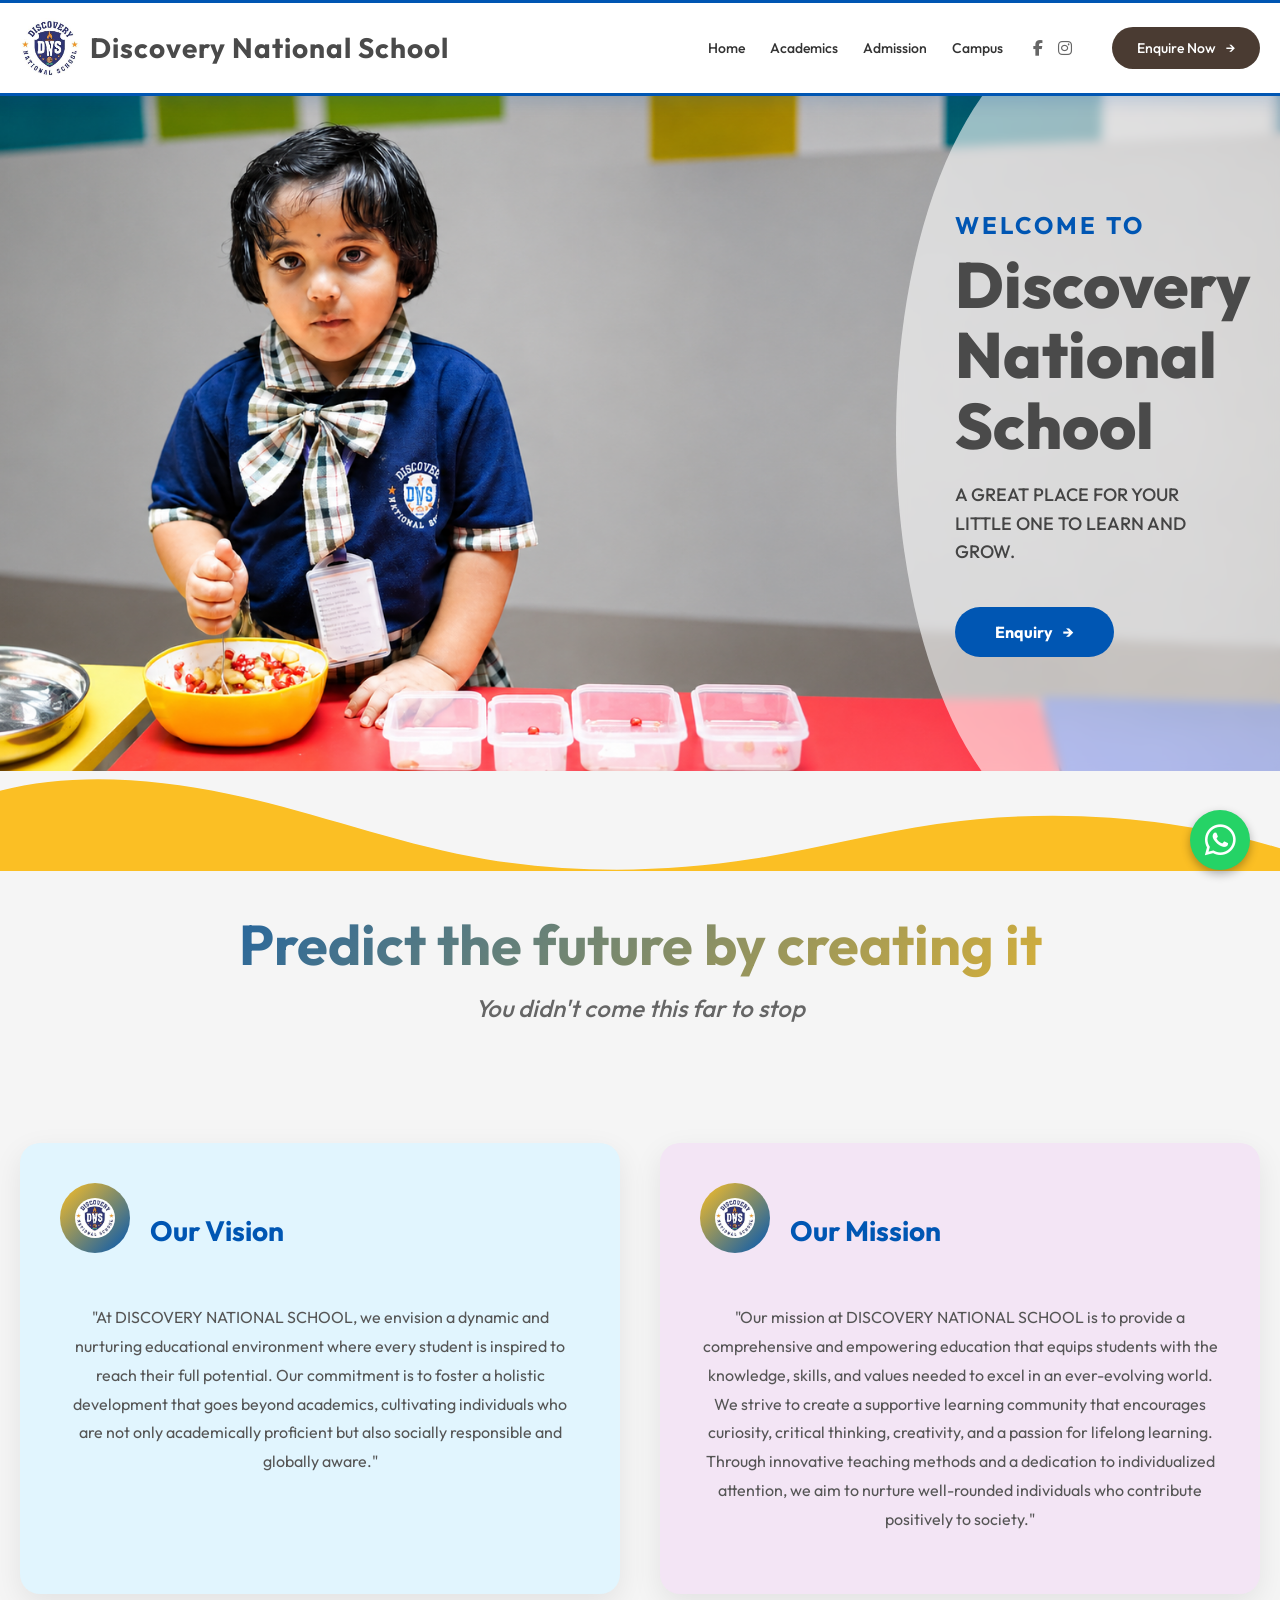
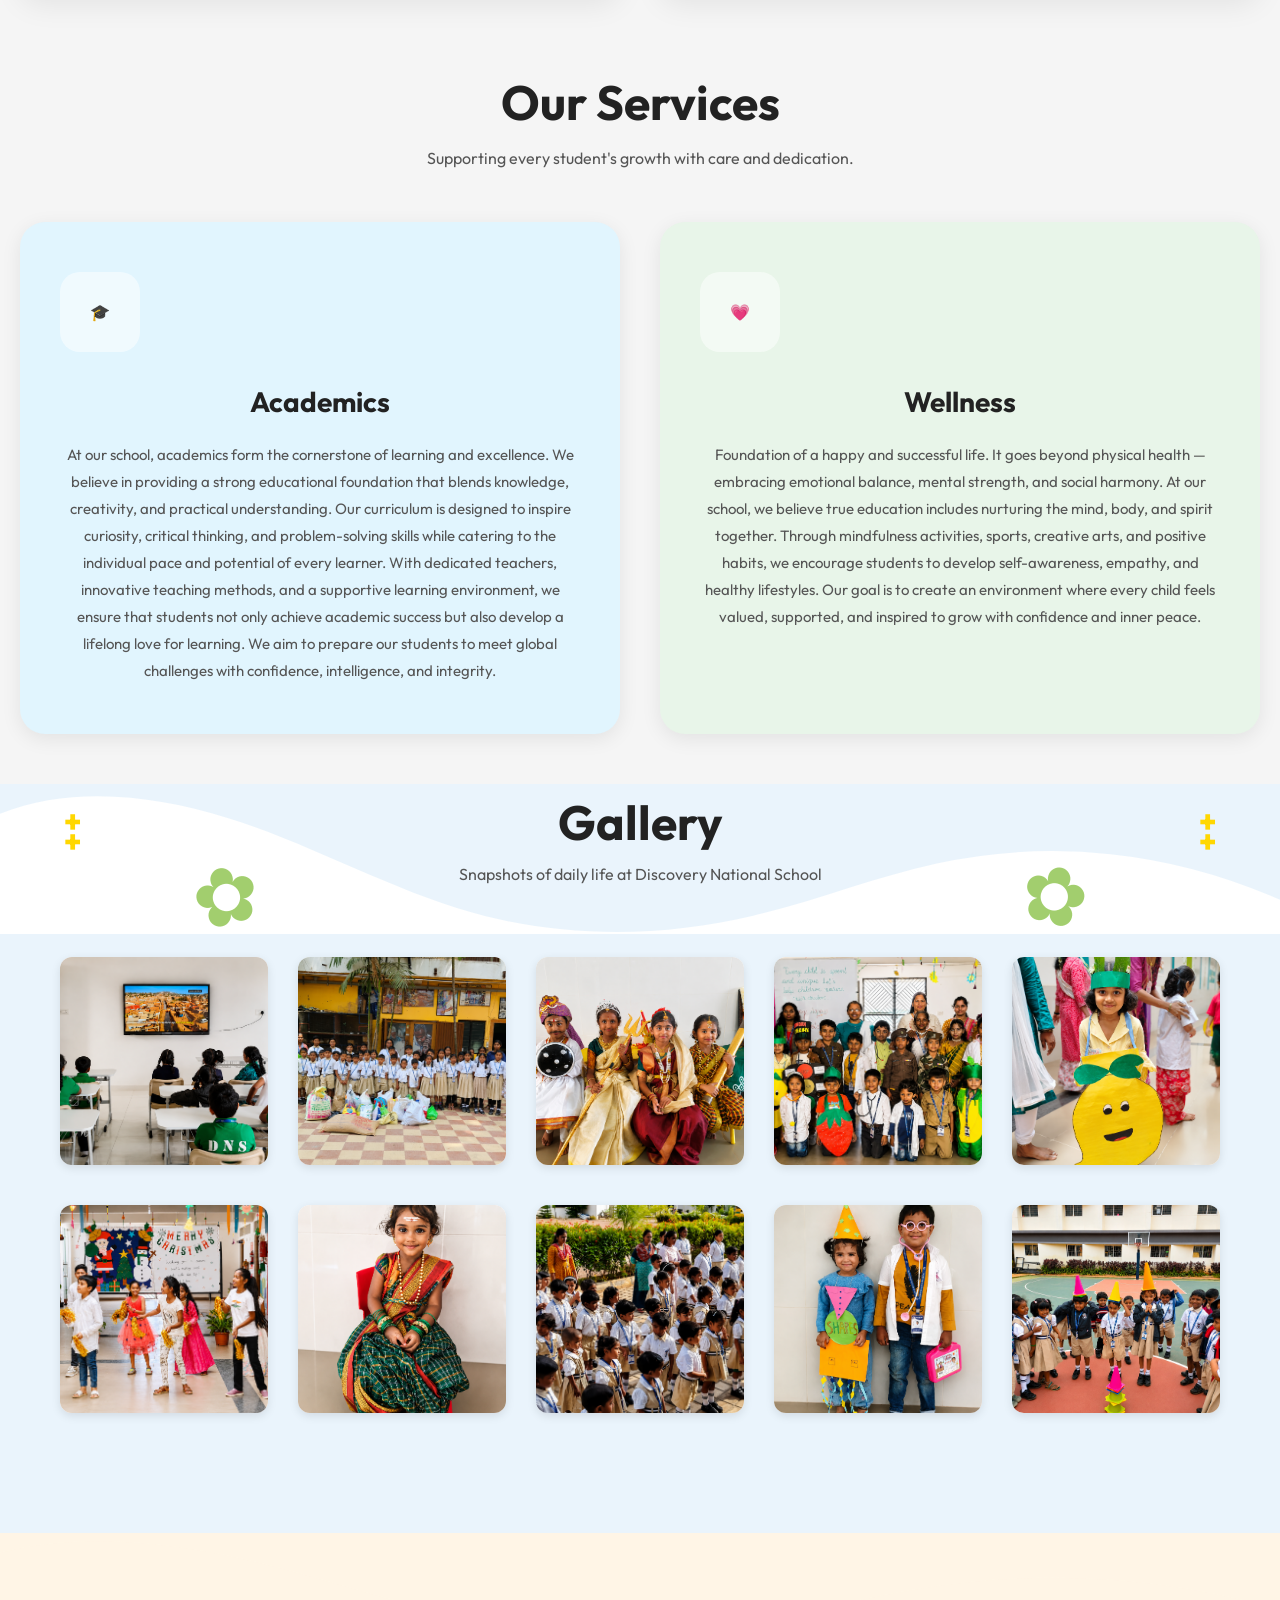
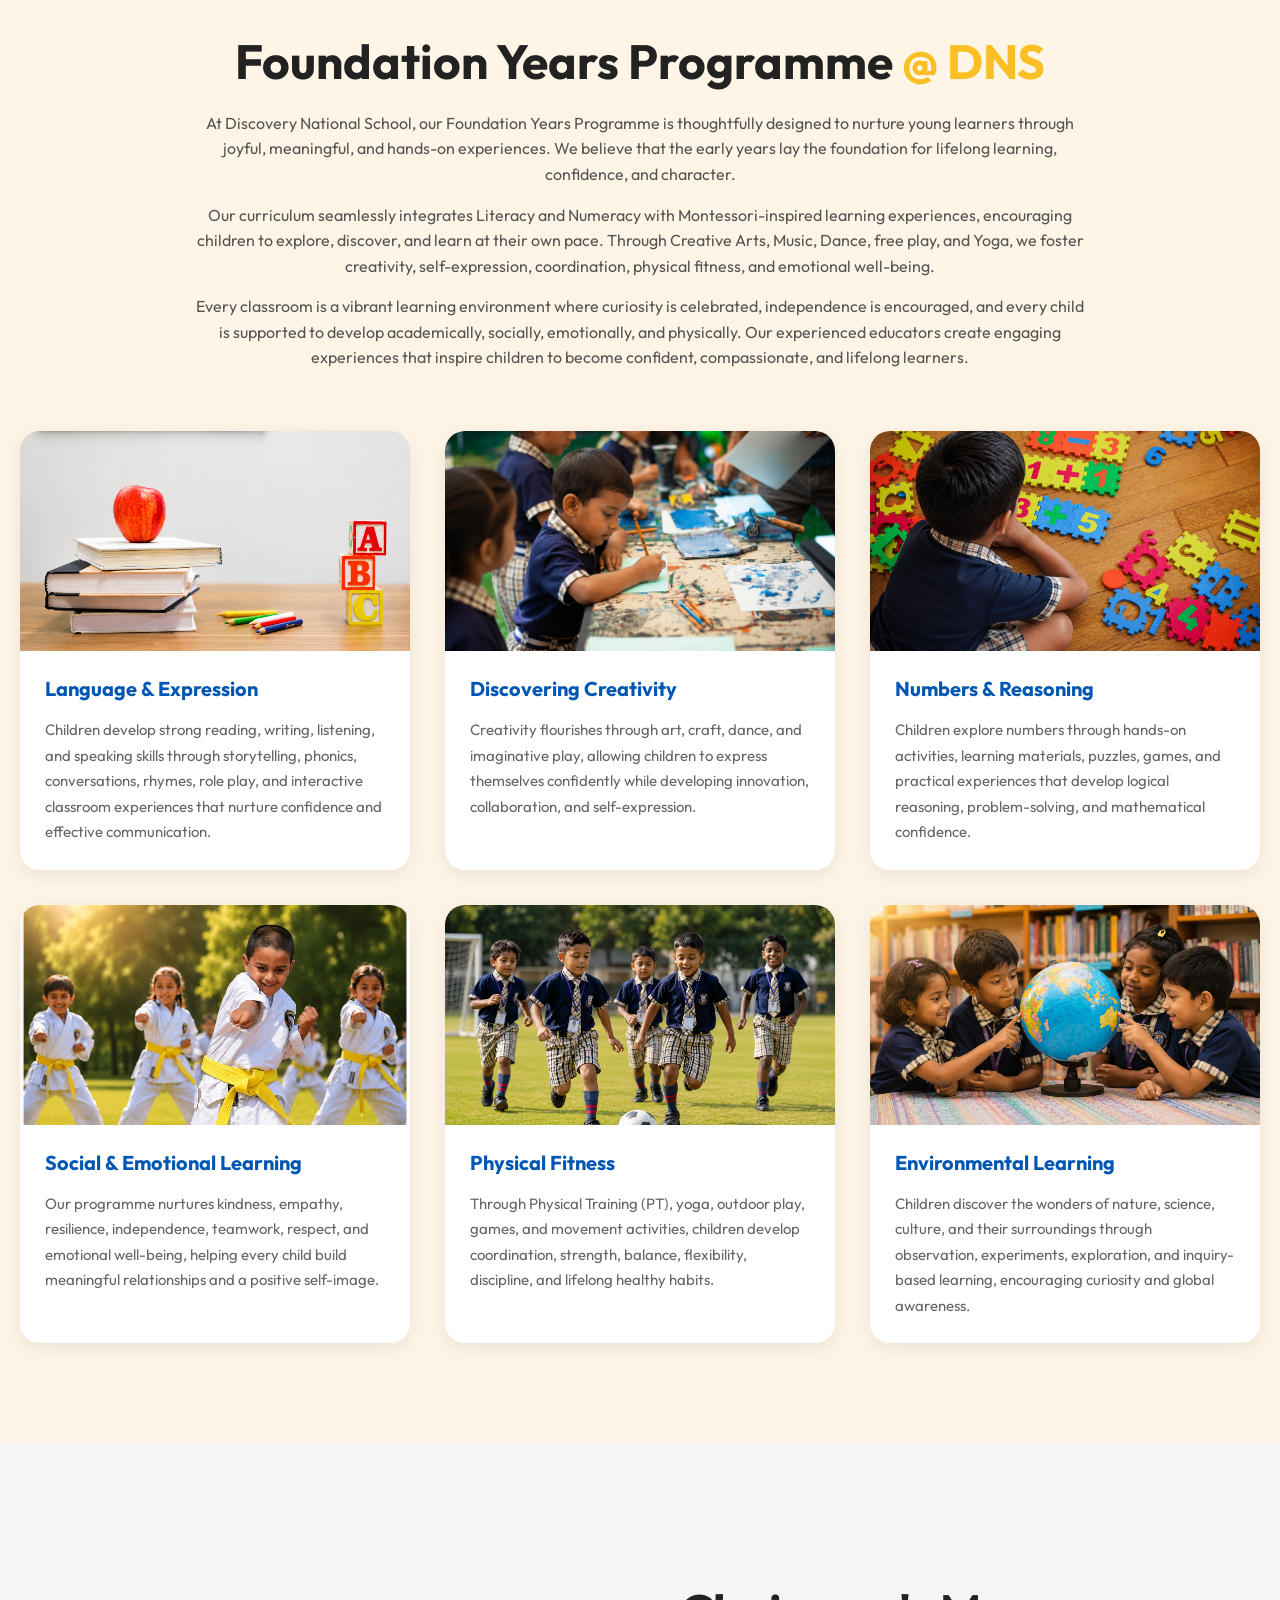
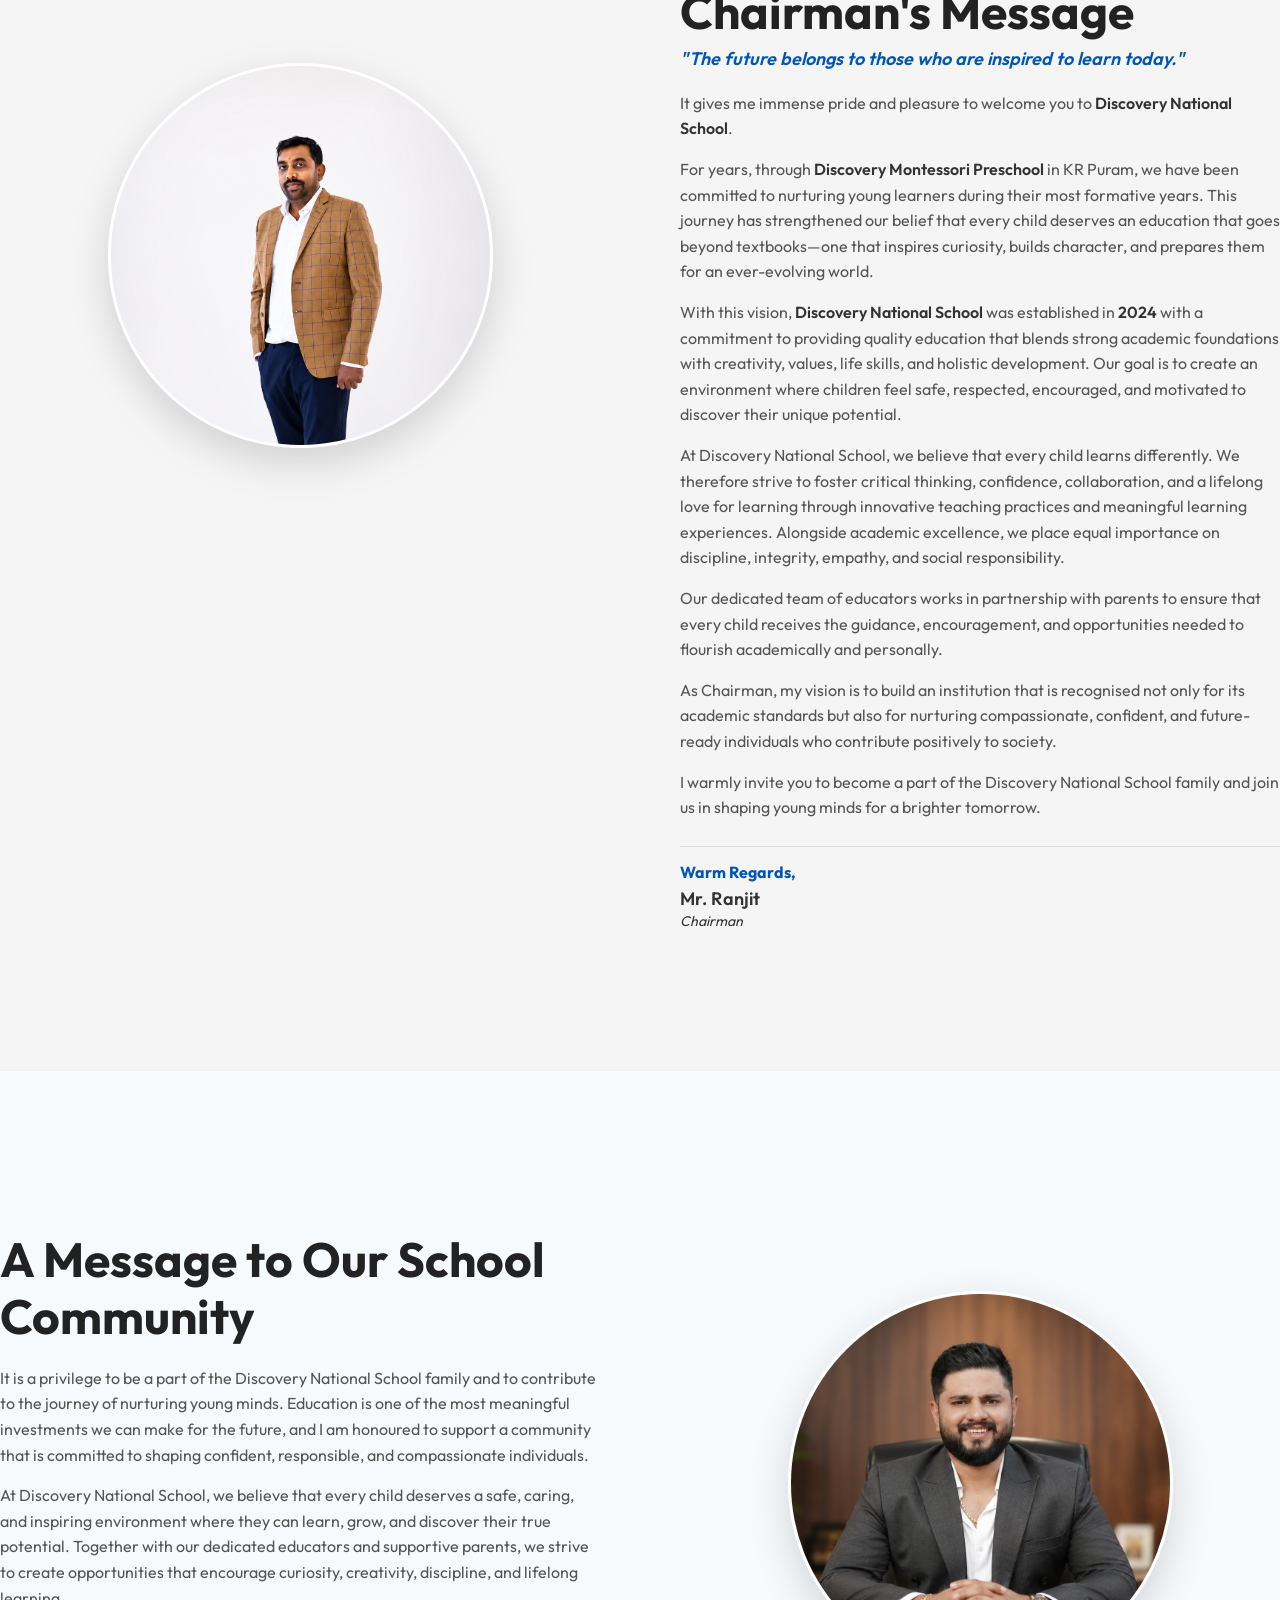
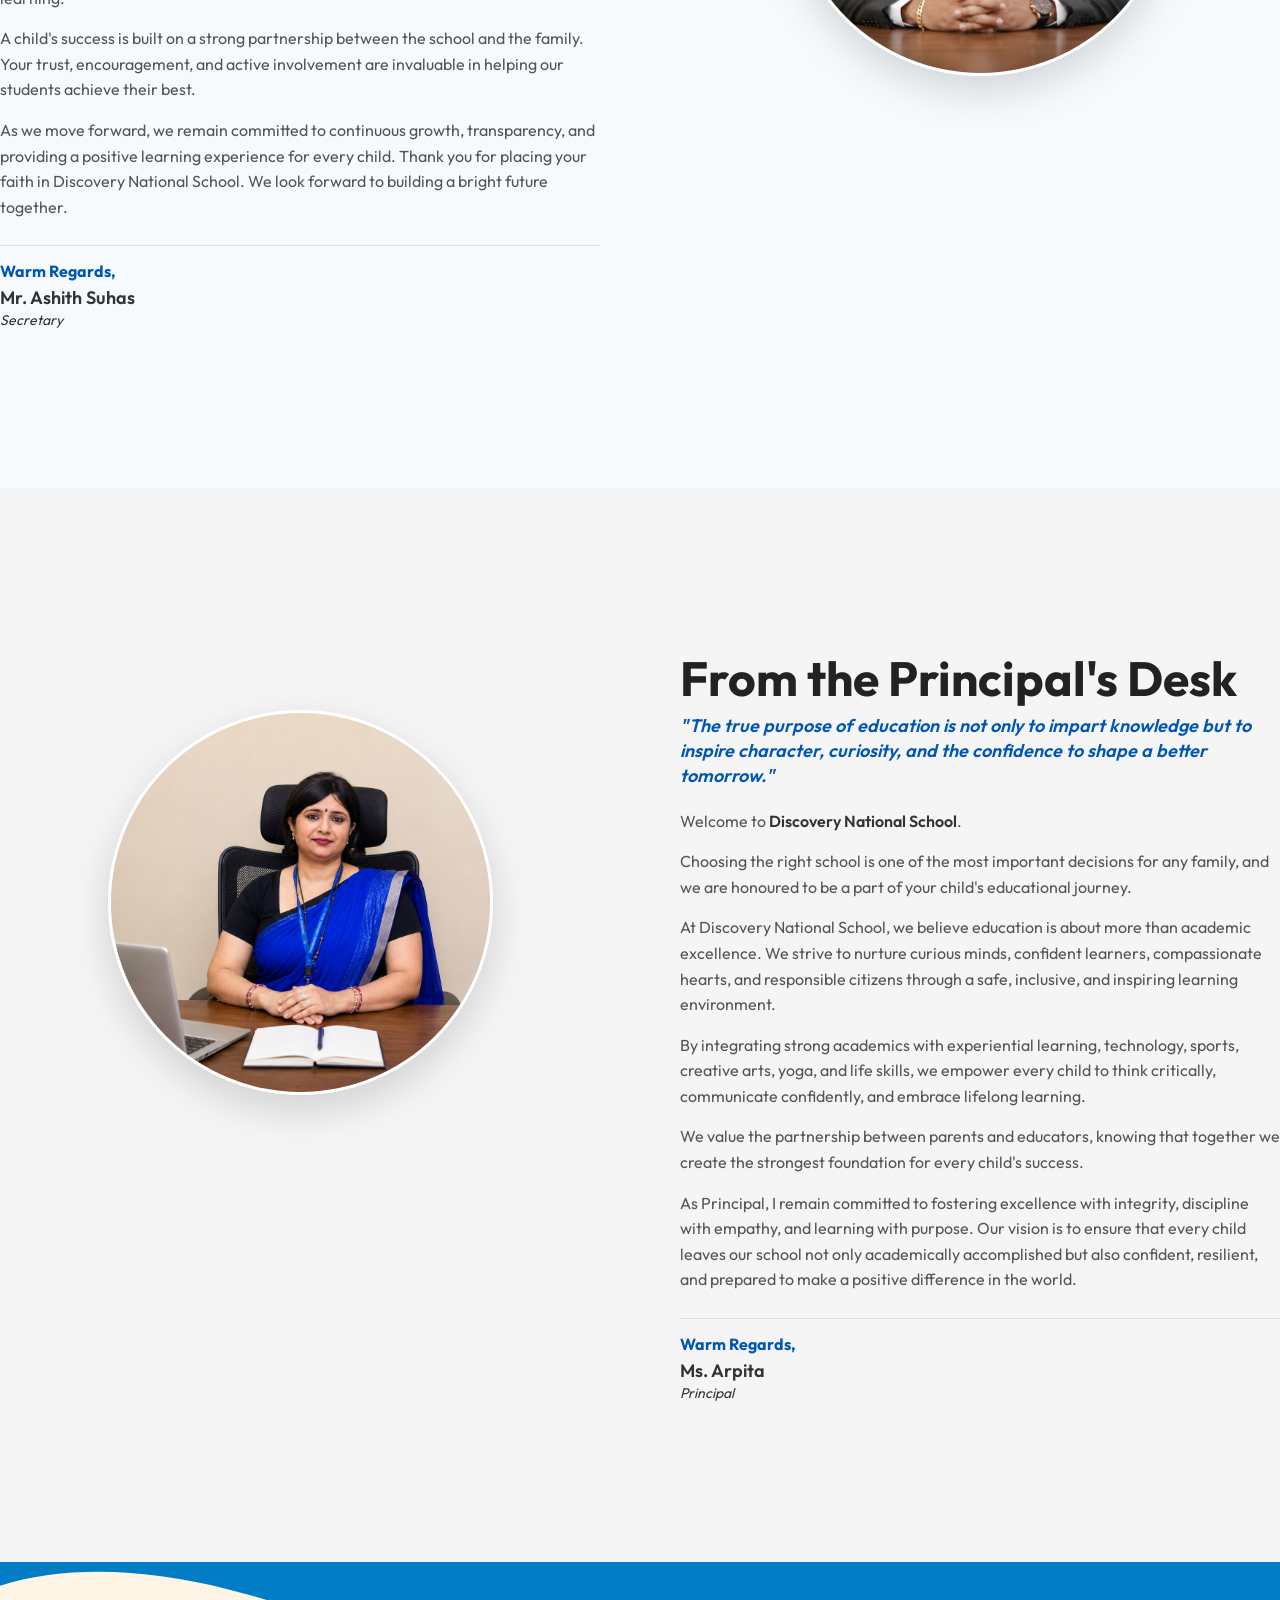
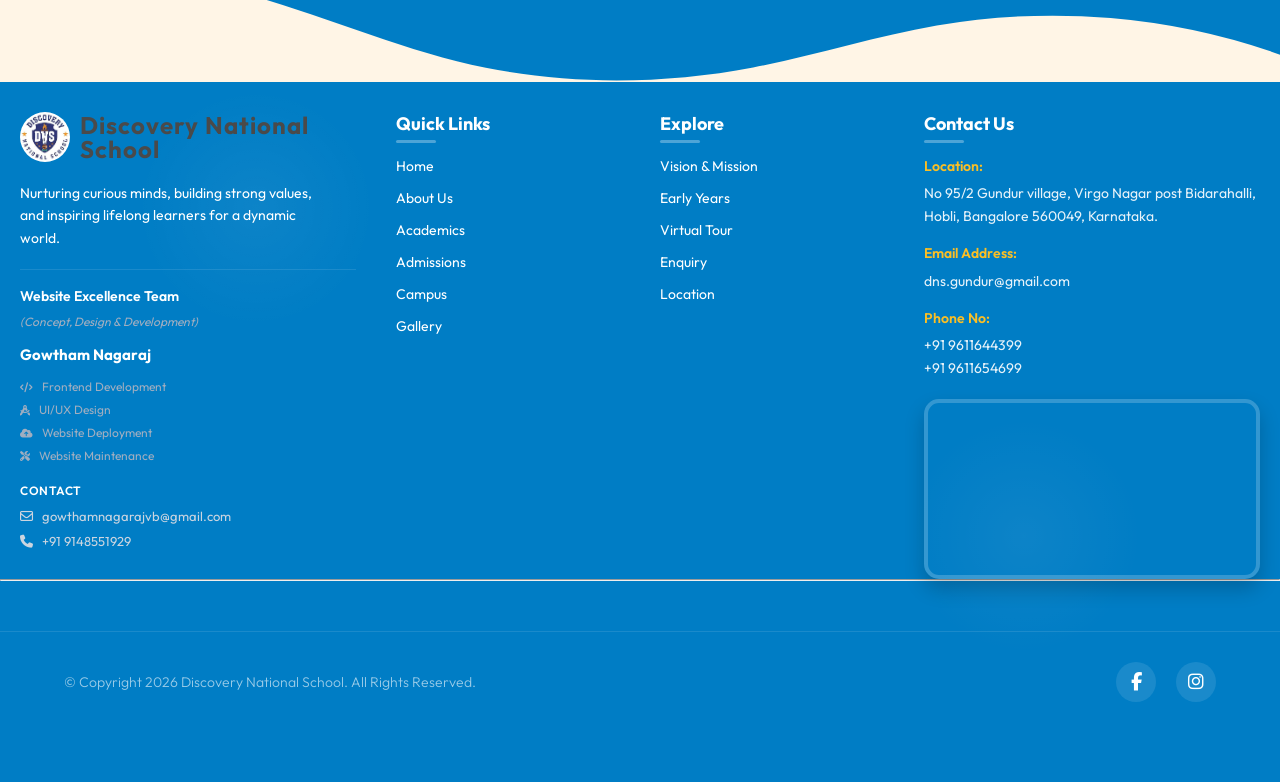
==== index.html @ ab5677b0 "Update first gallery image to gallery1A.png" ====
<!DOCTYPE html>
<html lang="en">

<head>
    <meta charset="UTF-8">
    <meta name="viewport" content="width=device-width, initial-scale=1.0">
    <title>Discovery National School</title>
    <link rel="icon" href="images/school_logo.png" type="image/png">
    <link rel="stylesheet" href="style.css">
    <link rel="preconnect" href="https://fonts.googleapis.com">
    <link rel="preconnect" href="https://fonts.gstatic.com" crossorigin>
    <link href="https://fonts.googleapis.com/css2?family=Outfit:wght@300;400;500;600;700&display=swap" rel="stylesheet">
    <!-- Font Awesome for Icons -->
    <link rel="stylesheet" href="https://cdnjs.cloudflare.com/ajax/libs/font-awesome/6.5.1/css/all.min.css">
</head>

<body>

    <!-- Header -->
    <header class="header">
        <div class="container header-container">
            <div class="logo">
                <!-- Placeholder for Logo -->
                <!-- Logo -->
                <a href="index.html" style="text-decoration: none; color: inherit;">
                    <div class="logo-img-placeholder">
                        <img src="images/school_logo.png" alt="Discovery National School Logo" style="height: 60px;">
                        <div class="logo-text">
                            <span class="brand-name">Discovery National School</span>

                        </div>
                    </div>
                </a>
            </div>
            <nav class="navbar">
                <ul class="nav-links">
                    <li><a href="index.html">Home</a></li>
                    <li><a href="academics.html">Academics</a></li>
                    <li><a href="admissions.html">Admission</a></li>
                    <li><a href="campus.html">Campus</a></li>
                </ul>
<!-- Social Icons -->
                <div class="header-social-icons">
                    <a href="https://www.facebook.com/profile.php?id=61555794665257"><i
                            class="fa-brands fa-facebook-f"></i></a>
                    <a href="https://www.instagram.com/dns.gundur/"><i class="fa-brands fa-instagram"></i></a>
                </div>
                <a href="admissions.html#enquiry-form" class="btn-enquiry">Enquire Now <span aria-hidden="true">→</span></a>
            </nav>
        </div>
    </header>

    <!-- Hero Section -->
    <section class="hero">
        <!-- Hero Slider Backgrounds -->
        <div class="hero-slider">
            <div class="hero-slide" style="background-image: url('CampusImages/Home_H1.png');"></div>
            <div class="hero-slide" style="background-image: url('CampusImages/Home_H2.png');"></div>
            <div class="hero-slide" style="background-image: url('CampusImages/Home_H4.png');"></div>
        </div>
        <div class="container hero-content-overlay">
            <div class="hero-left-overlay">
                <h2 class="hero-welcome-small">WELCOME TO</h2>
                <h1 class="hero-main-heading">Discovery National School</h1>
                <p class="hero-sub-text">A GREAT PLACE FOR YOUR LITTLE ONE TO LEARN AND GROW.</p>
                <a href="admissions.html#enquiry-form" class="btn-enquiry-hero">Enquiry <span aria-hidden="true">→</span></a>
            </div>
        </div>
    </section>

    <!-- Vision & Mission Section -->
    <section class="pillars" id="vision-mission">
        <!-- Wavy Divider -->
        <div class="custom-shape-divider-top">
            <svg data-name="Layer 1" xmlns="http://www.w3.org/2000/svg" viewBox="0 0 1200 120"
                preserveAspectRatio="none">
                <path
                    d="M321.39,56.44c58-10.79,114.16-30.13,172-41.86,82.39-16.72,168.19-17.73,250.45-.39C823.78,31,906.67,72,985.66,92.83c70.05,18.48,146.53,26.09,214.34,3V0H0V27.35A600.21,600.21,0,0,0,321.39,56.44Z"
                    class="shape-fill"></path>
            </svg>
        </div>

        <div class="container pillars-content">
            <!-- Hero Quote -->
            <div class="vision-hero">
                <h2 class="vision-quote">Predict the future by creating it</h2>
                <p class="vision-subquote">You didn't come this far to stop</p>
            </div>

            <!-- Vision & Mission Cards -->
            <div class="vision-mission-grid">
                <!-- Vision Card -->
                <div class="vision-card card-blue">
                    <div class="card-header">
                        <div class="card-icon-wrapper">
                            <img src="images/school_logo.png" alt="" aria-hidden="true" style="width: 40px; height: 40px; border-radius: 50%; object-fit: contain;">
                        </div>
                        <h3 class="card-title">Our Vision</h3>
                    </div>
                    <p class="card-desc">
                        "At DISCOVERY NATIONAL SCHOOL, we envision a dynamic and nurturing educational environment where
                        every student is inspired to reach their full potential. Our commitment is to foster a holistic
                        development that goes beyond academics, cultivating individuals who are not only academically
                        proficient but also socially responsible and globally aware."
                    </p>
                </div>

                <!-- Mission Card -->
                <div class="vision-card card-purple">
                    <div class="card-header">
                        <div class="card-icon-wrapper">
                            <img src="images/school_logo.png" alt="" aria-hidden="true" style="width: 40px; height: 40px; border-radius: 50%; object-fit: contain;">
                        </div>
                        <h3 class="card-title">Our Mission</h3>
                    </div>
                    <p class="card-desc">
                        "Our mission at DISCOVERY NATIONAL SCHOOL is to provide a comprehensive and empowering education
                        that equips students with the knowledge, skills, and values needed to excel in an ever-evolving
                        world. We strive to create a supportive learning community that encourages curiosity, critical
                        thinking, creativity, and a passion for lifelong learning. Through innovative teaching methods
                        and a dedication to individualized attention, we aim to nurture well-rounded individuals who
                        contribute positively to society."
                    </p>
                </div>
            </div>

            <!-- Services Section -->
            <div class="services-section">
                <h2 class="section-title">Our Services</h2>
                <p class="section-desc">Supporting every student's growth with care and dedication.</p>

                <div class="services-grid">
                    <!-- Academics Card -->
                    <div class="service-card card-blue">
                        <div class="card-icon-wrapper">
                            <span aria-hidden="true">🎓</span>
                        </div>
                        <h3 class="card-title">Academics</h3>
                        <p class="card-desc">
                            At our school, academics form the cornerstone of learning and excellence. We believe in
                            providing a strong educational foundation that blends knowledge, creativity, and practical
                            understanding. Our curriculum is designed to inspire curiosity, critical thinking, and
                            problem-solving skills while catering to the individual pace and potential of every learner.
                            With dedicated teachers, innovative teaching methods, and a supportive learning environment,
                            we ensure that students not only achieve academic success but also develop a lifelong love
                            for learning. We aim to prepare our students to meet global challenges with confidence,
                            intelligence, and integrity.
                        </p>
                    </div>

                    <!-- Wellness Card -->
                    <div class="service-card card-green">
                        <div class="card-icon-wrapper">
                            <span aria-hidden="true">💗</span>
                        </div>
                        <h3 class="card-title">Wellness</h3>
                        <p class="card-desc">
                            Foundation of a happy and successful life. It goes beyond physical health — embracing
                            emotional balance, mental strength, and social harmony. At our school, we believe true
                            education includes nurturing the mind, body, and spirit together. Through mindfulness
                            activities, sports, creative arts, and positive habits, we encourage students to develop
                            self-awareness, empathy, and healthy lifestyles. Our goal is to create an environment where
                            every child feels valued, supported, and inspired to grow with confidence and inner peace.
                        </p>
                    </div>
                </div>
            </div>
        </div>
    </section>

    <!-- Gallery Section -->
    <section class="early-years" id="gallery">
        <!-- Wavy Top Divider -->
        <div class="custom-shape-divider-top-early">
            <svg data-name="Layer 1" xmlns="http://www.w3.org/2000/svg" viewBox="0 0 1200 120"
                preserveAspectRatio="none">
                <path
                    d="M321.39,56.44c58-10.79,114.16-30.13,172-41.86,82.39-16.72,168.19-17.73,250.45-.39C823.78,31,906.67,72,985.66,92.83c70.05,18.48,146.53,26.09,214.34,3V0H0V27.35A600.21,600.21,0,0,0,321.39,56.44Z"
                    class="shape-fill"></path>
            </svg>
        </div>

        <div class="container early-years-content">
            <!-- Decorative Elements -->
            <div class="deco-flower-left">
                <span aria-hidden="true">✿</span>
            </div>
            <div class="deco-crosses-left">
                <span>+</span>
                <span>+</span>
            </div>

            <div class="deco-flower">
                <span aria-hidden="true">✿</span>
            </div>
            <div class="deco-crosses">
                <span>+</span>
                <span>+</span>
            </div>

            <div class="gallery-header">
                <h2 class="section-title">Gallery</h2>
                <p class="section-desc">Snapshots of daily life at Discovery National School</p>
            </div>

            <!-- Gallery Grid with Auto-Scroll -->
            <div class="gallery-scroll-wrapper">
                <div class="gallery-grid">
                    <div class="gallery-card">
                        <img src="CampusImages/gallery1A.png" alt="Gallery Image 1"
                            style="width: 100%; height: 100%; object-fit: cover;">
                    </div>
                    <div class="gallery-card">
                        <img src="CampusImages/Gallery2.png" alt="Gallery Image 2"
                            style="width: 100%; height: 100%; object-fit: cover;">
                    </div>
                    <div class="gallery-card">
                        <img src="CampusImages/Gallery3.png" alt="Gallery Image 3"
                            style="width: 100%; height: 100%; object-fit: cover;">
                    </div>
                    <div class="gallery-card">
                        <img src="CampusImages/Gallery4.png" alt="Gallery Image 4"
                            style="width: 100%; height: 100%; object-fit: cover;">
                    </div>
                    <div class="gallery-card">
                        <img src="CampusImages/Gallery5.png" alt="Gallery Image 5"
                            style="width: 100%; height: 100%; object-fit: cover;">
                    </div>
                    <div class="gallery-card">
                        <img src="CampusImages/Gallery6.png" alt="Gallery Image 6"
                            style="width: 100%; height: 100%; object-fit: cover;">
                    </div>
                    <div class="gallery-card">
                        <img src="CampusImages/Gallery7.png" alt="Gallery Image 7"
                            style="width: 100%; height: 100%; object-fit: cover;">
                    </div>
                    <div class="gallery-card">
                        <img src="CampusImages/Gallery8.png" alt="Gallery Image 8"
                            style="width: 100%; height: 100%; object-fit: cover;">
                    </div>
                    <div class="gallery-card">
                        <img src="CampusImages/Gallery9.png" alt="Gallery Image 9"
                            style="width: 100%; height: 100%; object-fit: cover;">
                    </div>
                    <div class="gallery-card">
                        <img src="CampusImages/Gallery10.png" alt="Gallery Image 10"
                            style="width: 100%; height: 100%; object-fit: cover;">
                    </div>
                </div>
            </div>
        </div>
    </section>

    <!-- Early Years Programs Section -->
    <section class="early-years-programs" id="early-years">
        <!-- Wavy Top Divider -->
        <div class="custom-shape-divider-top-programs">
            <svg data-name="Layer 1" xmlns="http://www.w3.org/2000/svg" viewBox="0 0 1200 120"
                preserveAspectRatio="none">
                <path
                    d="M321.39,56.44c58-10.79,114.16-30.13,172-41.86,82.39-16.72,168.19-17.73,250.45-.39C823.78,31,906.67,72,985.66,92.83c70.05,18.48,146.53,26.09,214.34,3V0H0V27.35A600.21,600.21,0,0,0,321.39,56.44Z"
                    class="shape-fill"></path>
            </svg>
        </div>

        <div class="container">
            <div class="programs-header">
                <h2 class="section-title">Foundation Years Programme <span class="highlight-orange">@ DNS</span></h2>
                <div class="section-desc-container" style="max-width: 900px; margin: 20px auto 40px auto; display: flex; flex-direction: column; gap: 15px;">
                    <p class="section-desc" style="margin: 0; line-height: 1.6; text-align: center;">
                        At Discovery National School, our Foundation Years Programme is thoughtfully designed to nurture young learners through joyful, meaningful, and hands-on experiences. We believe that the early years lay the foundation for lifelong learning, confidence, and character.
                    </p>
                    <p class="section-desc" style="margin: 0; line-height: 1.6; text-align: center;">
                        Our curriculum seamlessly integrates Literacy and Numeracy with Montessori-inspired learning experiences, encouraging children to explore, discover, and learn at their own pace. Through Creative Arts, Music, Dance, free play, and Yoga, we foster creativity, self-expression, coordination, physical fitness, and emotional well-being.
                    </p>
                    <p class="section-desc" style="margin: 0; line-height: 1.6; text-align: center;">
                        Every classroom is a vibrant learning environment where curiosity is celebrated, independence is encouraged, and every child is supported to develop academically, socially, emotionally, and physically. Our experienced educators create engaging experiences that inspire children to become confident, compassionate, and lifelong learners.
                    </p>
                </div>
            </div>

            <div class="programs-grid">
                <!-- Program Card 1 -->
                <div class="program-card-item">
                    <div class="program-image">
                        <img src="CampusImages/Communication.png" alt="Language & Expression">
                    </div>
                    <h3 class="program-title">Language & Expression</h3>
                    <p class="program-desc">Children develop strong reading, writing, listening, and speaking skills through storytelling, phonics, conversations, rhymes, role play, and interactive classroom experiences that nurture confidence and effective communication.</p>
                </div>

                <!-- Program Card 2 -->
                <div class="program-card-item">
                    <div class="program-image">
                        <img src="CampusImages/Creative_Expression.png" alt="Discovering Creativity">
                    </div>
                    <h3 class="program-title">Discovering Creativity</h3>
                    <p class="program-desc">Creativity flourishes through art, craft, dance, and imaginative play, allowing children to express themselves confidently while developing innovation, collaboration, and self-expression.</p>
                </div>

                <!-- Program Card 3 -->
                <div class="program-card-item">
                    <div class="program-image">
                        <img src="CampusImages/Mathematics.png" alt="Numbers & Reasoning">
                    </div>
                    <h3 class="program-title">Numbers & Reasoning</h3>
                    <p class="program-desc">Children explore numbers through hands-on activities, learning materials, puzzles, games, and practical experiences that develop logical reasoning, problem-solving, and mathematical confidence.</p>
                </div>

                <!-- Program Card 4 -->
                <!-- Program Card 4 -->
                <div class="program-card-item">
                    <div class="program-image">
                        <img src="CampusImages/PersonalDevelopment.png" alt="Social & Emotional Learning">
                    </div>
                    <h3 class="program-title">Social & Emotional Learning</h3>
                    <p class="program-desc">Our programme nurtures kindness, empathy, resilience, independence, teamwork, respect, and emotional well-being, helping every child build meaningful relationships and a positive self-image.</p>
                </div>

                <!-- Program Card 5 -->
                <div class="program-card-item">
                    <div class="program-image">
                        <img src="CampusImages/PhysicalDevelopment.png" alt="Physical Fitness"
                            style="object-position: top;">
                    </div>
                    <h3 class="program-title">Physical Fitness</h3>
                    <p class="program-desc">Through Physical Training (PT), yoga, outdoor play, games, and movement activities, children develop coordination, strength, balance, flexibility, discipline, and lifelong healthy habits.</p>
                </div>

                <!-- Program Card 6 -->
                <div class="program-card-item">
                    <div class="program-image">
                        <img src="CampusImages/UnderstandingWorld.png" alt="Environmental Learning">
                    </div>
                    <h3 class="program-title">Environmental Learning</h3>
                    <p class="program-desc">Children discover the wonders of nature, science, culture, and their surroundings through observation, experiments, exploration, and inquiry-based learning, encouraging curiosity and global awareness.</p>
                </div>
            </div>
        </div>
    </section>

    </section>

    <!-- About Us Section -->
    <section class="about-us" id="about-us">
        <div class="container about-content" style="align-items: flex-start; padding: 40px 0;">
            <!-- Image Side with Animation -->
            <div class="about-image-wrapper" style="position: sticky; top: 120px;">
                <div class="about-image-mask">
                    <img src="CampusImages/Chairman.png" alt="Mr. Ranjit, Chairman of Discovery National School">
                </div>
            </div>

            <!-- Text Side -->
            <div class="about-text">
                <h2 class="section-title" style="margin-bottom: 5px;">Chairman's Message</h2>
                <p style="font-size: 18px; font-style: italic; color: var(--primary-color); font-weight: 600; margin-bottom: 20px; line-height: 1.4;">
                    "The future belongs to those who are inspired to learn today."
                </p>
                
                <p class="section-desc" style="margin-bottom: 15px;">
                    It gives me immense pride and pleasure to welcome you to <strong>Discovery National School</strong>.
                </p>
                
                <p class="section-desc" style="margin-bottom: 15px;">
                    For years, through <strong>Discovery Montessori Preschool</strong> in KR Puram, we have been committed to nurturing young learners during their most formative years. This journey has strengthened our belief that every child deserves an education that goes beyond textbooks—one that inspires curiosity, builds character, and prepares them for an ever-evolving world.
                </p>
                
                <p class="section-desc" style="margin-bottom: 15px;">
                    With this vision, <strong>Discovery National School</strong> was established in <strong>2024</strong> with a commitment to providing quality education that blends strong academic foundations with creativity, values, life skills, and holistic development. Our goal is to create an environment where children feel safe, respected, encouraged, and motivated to discover their unique potential.
                </p>
                
                <p class="section-desc" style="margin-bottom: 15px;">
                    At Discovery National School, we believe that every child learns differently. We therefore strive to foster critical thinking, confidence, collaboration, and a lifelong love for learning through innovative teaching practices and meaningful learning experiences. Alongside academic excellence, we place equal importance on discipline, integrity, empathy, and social responsibility.
                </p>
                
                <p class="section-desc" style="margin-bottom: 15px;">
                    Our dedicated team of educators works in partnership with parents to ensure that every child receives the guidance, encouragement, and opportunities needed to flourish academically and personally.
                </p>
                
                <p class="section-desc" style="margin-bottom: 15px;">
                    As Chairman, my vision is to build an institution that is recognised not only for its academic standards but also for nurturing compassionate, confident, and future-ready individuals who contribute positively to society.
                </p>
                
                <p class="section-desc" style="margin-bottom: 25px;">
                    I warmly invite you to become a part of the Discovery National School family and join us in shaping young minds for a brighter tomorrow.
                </p>
                
                <div class="signature-block" style="border-top: 1px solid rgba(0,0,0,0.1); padding-top: 15px; margin-top: 20px;">
                    <h4 style="margin: 0; font-size: 16px; color: var(--primary-color); font-weight: 700; font-family: 'Outfit', sans-serif;">Warm Regards,</h4>
                    <p style="margin: 5px 0 0 0; font-size: 18px; color: var(--text-dark); font-weight: 600;">Mr. Ranjit</p>
                    <p style="margin: 2px 0 0 0; font-size: 14px; color: var(--text-muted); font-style: italic;">Chairman</p>
                </div>
            </div>
        </div>
    </section>

    <!-- Management Message Section -->
    <section class="about-us" id="management-message" style="background-color: #f7fafc; border-top: 1px solid #edf2f7; border-bottom: 1px solid #edf2f7;">
        <div class="container about-content" style="align-items: flex-start; padding: 60px 0;">
            <!-- Text Side -->
            <div class="about-text">
                <h2 class="section-title" style="margin-bottom: 20px;">A Message to Our School Community</h2>
                
                <p class="section-desc" style="margin-bottom: 15px;">
                    It is a privilege to be a part of the Discovery National School family and to contribute to the journey of nurturing young minds. Education is one of the most meaningful investments we can make for the future, and I am honoured to support a community that is committed to shaping confident, responsible, and compassionate individuals.
                </p>
                
                <p class="section-desc" style="margin-bottom: 15px;">
                    At Discovery National School, we believe that every child deserves a safe, caring, and inspiring environment where they can learn, grow, and discover their true potential. Together with our dedicated educators and supportive parents, we strive to create opportunities that encourage curiosity, creativity, discipline, and lifelong learning.
                </p>
                
                <p class="section-desc" style="margin-bottom: 15px;">
                    A child's success is built on a strong partnership between the school and the family. Your trust, encouragement, and active involvement are invaluable in helping our students achieve their best.
                </p>
                
                <p class="section-desc" style="margin-bottom: 25px;">
                    As we move forward, we remain committed to continuous growth, transparency, and providing a positive learning experience for every child. Thank you for placing your faith in Discovery National School. We look forward to building a bright future together.
                </p>
                
                <div class="signature-block" style="border-top: 1px solid rgba(0,0,0,0.1); padding-top: 15px; margin-top: 20px;">
                    <h4 style="margin: 0; font-size: 16px; color: var(--primary-color); font-weight: 700; font-family: 'Outfit', sans-serif;">Warm Regards,</h4>
                    <p style="margin: 5px 0 0 0; font-size: 18px; color: var(--text-dark); font-weight: 600;">Mr. Ashith Suhas</p>
                    <p style="margin: 2px 0 0 0; font-size: 14px; color: var(--text-muted); font-style: italic;">Secretary</p>
                </div>
            </div>

            <!-- Image Side with Animation -->
            <div class="about-image-wrapper" style="position: sticky; top: 120px;">
                <div class="about-image-mask">
                    <img src="CampusImages/Suhas.png" alt="Mr. Ashith Suhas, Secretary of Discovery National School" style="object-position: center top;">
                </div>
            </div>
        </div>
    </section>

    <!-- Principal's Desk Section -->
    <section class="about-us" id="principals-desk">
        <div class="container about-content" style="align-items: flex-start; padding: 60px 0;">
            <!-- Image Side with Animation -->
            <div class="about-image-wrapper" style="position: sticky; top: 120px;">
                <div class="about-image-mask">
                    <img src="CampusImages/Principal.png" alt="Ms. Arpita, Principal of Discovery National School" style="object-position: center top;">
                </div>
            </div>

            <!-- Text Side -->
            <div class="about-text">
                <h2 class="section-title" style="margin-bottom: 5px;">From the Principal's Desk</h2>
                <p style="font-size: 18px; font-style: italic; color: var(--primary-color); font-weight: 600; margin-bottom: 20px; line-height: 1.4;">
                    "The true purpose of education is not only to impart knowledge but to inspire character, curiosity, and the confidence to shape a better tomorrow."
                </p>
                
                <p class="section-desc" style="margin-bottom: 15px;">
                    Welcome to <strong>Discovery National School</strong>.
                </p>
                
                <p class="section-desc" style="margin-bottom: 15px;">
                    Choosing the right school is one of the most important decisions for any family, and we are honoured to be a part of your child's educational journey.
                </p>
                
                <p class="section-desc" style="margin-bottom: 15px;">
                    At Discovery National School, we believe education is about more than academic excellence. We strive to nurture curious minds, confident learners, compassionate hearts, and responsible citizens through a safe, inclusive, and inspiring learning environment.
                </p>
                
                <p class="section-desc" style="margin-bottom: 15px;">
                    By integrating strong academics with experiential learning, technology, sports, creative arts, yoga, and life skills, we empower every child to think critically, communicate confidently, and embrace lifelong learning.
                </p>
                
                <p class="section-desc" style="margin-bottom: 15px;">
                    We value the partnership between parents and educators, knowing that together we create the strongest foundation for every child's success.
                </p>
                
                <p class="section-desc" style="margin-bottom: 25px;">
                    As Principal, I remain committed to fostering excellence with integrity, discipline with empathy, and learning with purpose. Our vision is to ensure that every child leaves our school not only academically accomplished but also confident, resilient, and prepared to make a positive difference in the world.
                </p>
                
                <div class="signature-block" style="border-top: 1px solid rgba(0,0,0,0.1); padding-top: 15px; margin-top: 20px;">
                    <h4 style="margin: 0; font-size: 16px; color: var(--primary-color); font-weight: 700; font-family: 'Outfit', sans-serif;">Warm Regards,</h4>
                    <p style="margin: 5px 0 0 0; font-size: 18px; color: var(--text-dark); font-weight: 600;">Ms. Arpita</p>
                    <p style="margin: 2px 0 0 0; font-size: 14px; color: var(--text-muted); font-style: italic;">Principal</p>
                </div>
            </div>
        </div>
    </section>

    </section>



    <!-- Footer Section -->
    <footer class="footer" id="contact">
        <!-- Wavy Top Divider -->
        <div class="custom-shape-divider-top-footer">
            <svg data-name="Layer 1" xmlns="http://www.w3.org/2000/svg" viewBox="0 0 1200 120"
                preserveAspectRatio="none">
                <path
                    d="M321.39,56.44c58-10.79,114.16-30.13,172-41.86,82.39-16.72,168.19-17.73,250.45-.39C823.78,31,906.67,72,985.66,92.83c70.05,18.48,146.53,26.09,214.34,3V0H0V27.35A600.21,600.21,0,0,0,321.39,56.44Z"
                    class="shape-fill"></path>
            </svg>
        </div>

        <div class="container footer-content">
            <div class="footer-grid">
                <!-- Column 1: Logo & About -->
                <div class="footer-col">
                    <div class="footer-logo">
                        <img src="images/school_logo.png" alt="Discovery National School Logo"
                            style="height: 50px; width: 50px; border-radius: 50%;">
                        <div class="logo-text">
                            <span class="brand-name">Discovery National School</span>
                        </div>
                    </div>
                    <p class="footer-desc">
                        Nurturing curious minds, building strong values, and inspiring lifelong learners for a dynamic world.
                    </p>
                    <div style="margin-top: 20px; font-size: 13px; color: #cbd5e0; line-height: 1.6; border-top: 1px solid rgba(255,255,255,0.1); padding-top: 15px;">
                        <h4 style="color: #fff; font-size: 14px; margin-bottom: 4px; font-weight: 600;">Website Excellence Team</h4>
                        <p style="margin-bottom: 12px; color: #a0aec0; font-size: 12px; font-style: italic;">(Concept, Design & Development)</p>
                        
                        <p style="color: #fff; font-weight: 700; font-size: 15px; margin-bottom: 10px;">Gowtham Nagaraj</p>
                        
                        <ul style="list-style: none; padding: 0; margin: 0 0 15px 0; color: #a0aec0; font-size: 12px;">
                            <li style="margin-bottom: 4px;"><i class="fa-solid fa-code" style="margin-right: 6px; font-size: 10px;"></i> Frontend Development</li>
                            <li style="margin-bottom: 4px;"><i class="fa-solid fa-compass-drafting" style="margin-right: 6px; font-size: 10px;"></i> UI/UX Design</li>
                            <li style="margin-bottom: 4px;"><i class="fa-solid fa-cloud-arrow-up" style="margin-right: 6px; font-size: 10px;"></i> Website Deployment</li>
                            <li style="margin-bottom: 4px;"><i class="fa-solid fa-screwdriver-wrench" style="margin-right: 6px; font-size: 10px;"></i> Website Maintenance</li>
                        </ul>
                        
                        <h5 style="color: #fff; font-size: 12px; margin-bottom: 6px; font-weight: 600; text-transform: uppercase; letter-spacing: 0.5px;">Contact</h5>
                        <p style="margin-bottom: 4px;"><i class="fa-regular fa-envelope" style="margin-right: 6px;"></i> <a href="mailto:gowthamnagarajvb@gmail.com" style="color: #cbd5e0; text-decoration: none;">gowthamnagarajvb@gmail.com</a></p>
                        <p style="margin: 0;"><i class="fa-solid fa-phone" style="margin-right: 6px;"></i> <a href="tel:+919148551929" style="color: #cbd5e0; text-decoration: none;">+91 9148551929</a></p>
                    </div>
                </div>

                <!-- Column 2: Quick Links -->
                <div class="footer-col">
                    <h3 class="footer-heading">Quick Links</h3>
                    <ul class="footer-links">
                        <li><a href="index.html">Home</a></li>
                        <li><a href="index.html#about-us">About Us</a></li>
                        <li><a href="academics.html">Academics</a></li>
                        <li><a href="admissions.html">Admissions</a></li>
                        <li><a href="campus.html">Campus</a></li>
                        <li><a href="index.html#gallery">Gallery</a></li>
                    </ul>
                </div>

                <!-- Column 3: Explore -->
                <div class="footer-col">
                    <h3 class="footer-heading">Explore</h3>
                    <ul class="footer-links">
                        <li><a href="index.html#vision-mission">Vision & Mission</a></li>
                        <li><a href="index.html#early-years">Early Years</a></li>
                        <li><a href="campus.html#virtual-tour">Virtual Tour</a></li>
                        <li><a href="admissions.html#enquiry-form">Enquiry</a></li>
                        <li><a href="campus.html#location">Location</a></li>
                    </ul>
                </div>

                <!-- Column 4: Contact Us -->
                <div class="footer-col">
                    <h3 class="footer-heading">Contact Us</h3>
                    <div class="contact-info">
                        <p><strong>Location:</strong>
                            <a href="https://www.google.com/maps/search/?api=1&query=No+95%2F2+Gundur+village%2C+Virgo+Nagar+post+Bidarahalli%2C+Hobli%2C+Bangalore+560049%2C+Karnataka"
                                target="_blank" style="color: inherit; text-decoration: none;">
                                No 95/2 Gundur village, Virgo Nagar post Bidarahalli, Hobli, Bangalore 560049,
                                Karnataka.
                            </a>
                            <br>
                        </p>
                        <p><strong>Email Address:</strong>
                            <a href="mailto:dns.gundur@gmail.com">dns.gundur@gmail.com</a> <br>
                        </p>
                        <p><strong>Phone No:</strong>
                            <a href="tel:+919611644399">+91 9611644399</a> <br>
                            <a href="tel:+919611654699">+91 9611654699</a>
                        </p>
                    </div>
                    <div class="footer-map-widget">
                        <a href="https://maps.app.goo.gl/zVpzUBUXuVa1wTvf9" target="_blank"
                            class="map-clickable-overlay" aria-label="Open in Google Maps"></a>
                        <iframe
                            src="https://www.google.com/maps/embed?pb=!1m18!1m12!1m3!1d3887.388096372656!2d77.70996437507716!3d13.01091298730811!2m3!1f0!2f0!3f0!3m2!1i1024!2i768!4f13.1!3m3!1m2!1s0x3bae10500e9a0029%3A0x69603e336335750d!2sDiscovery%20National%20School!5e0!3m2!1sen!2sin!4v1709637452365!5m2!1sen!2sin"
                            allowfullscreen="" loading="lazy" referrerpolicy="no-referrer-when-downgrade"></iframe>
                    </div>
                </div>
            </div>
        </div>
        <hr class="footer-divider">
        <!-- Footer Bar with line, icons left, copyright right -->
        <div class="footer-bar">
            <div class="footer-bar-left">
                <p class="footer-copy">© Copyright 2026 Discovery National School. All Rights Reserved.</p>
            </div>
            <div class="footer-bar-right">
                <a href="https://www.facebook.com/profile.php?id=61555794665257" aria-label="Facebook"><i
                        class="fa-brands fa-facebook-f"></i></a>
                <a href="https://www.instagram.com/dns.gundur/" aria-label="Instagram"><i
                        class="fa-brands fa-instagram"></i></a>
            </div>
        </div>
    </footer>

    <!-- Floating WhatsApp Button -->
    <a href="https://wa.me/919611644399" class="whatsapp-float" aria-label="WhatsApp">
        <i class="fa-brands fa-whatsapp"></i>
    </a>

    <!-- Popup Enquiry Form -->
    <div id="enquiry-popup" class="popup-overlay">
        <div class="popup-content">
            <span class="close-popup">&times;</span>
            <div class="enquiry-form-card popup-form-card">
                <h2 class="form-header">Admission Enquiry</h2>
                <p class="form-sub-header">2026-2027</p>
                <form class="enquiry-form" id="popup-enquiry-form">
                    <div class="form-group">
                        <input type="text" id="popup-student-name" name="student_name" placeholder="Student Name*"
                            required>
                    </div>
                    <div class="form-group">
                        <input type="text" id="popup-parent-name" name="parent_name" placeholder="Parent Name*"
                            required>
                    </div>
                    <div class="form-group">
                        <input type="tel" id="popup-mobile" name="mobile" placeholder="Mobile" required>
                    </div>
                    <div class="form-group">
                        <input type="email" id="popup-email" name="email" placeholder="Email Id" required>
                    </div>
                    <div class="form-group">
                        <select id="popup-class-select" name="class" required>
                            <option value="" disabled selected>Select Class</option>
                            <option value="Nursery">Nursery</option>
                            <option value="LKG">LKG</option>
                            <option value="UKG">UKG</option>
                            <option value="Grade 1">Grade 1</option>
                            <option value="Grade 2">Grade 2</option>
                            <option value="Grade 3">Grade 3</option>
                            <option value="Grade 4">Grade 4</option>
                            <option value="Grade 5">Grade 5</option>
                            <option value="Grade 6">Grade 6</option>
                            <option value="Grade 7">Grade 7</option>
                            <option value="Grade 8">Grade 8</option>
                        </select>
                    </div>

                    <div class="form-footer">
                        <label class="checkbox-container">
                            <input type="checkbox" checked>
                            <span class="checkmark"></span>
                            <span class="consent-text">By clicking on Submit, I give consent for receiving marketing
                                communications</span>
                        </label>
                    </div>

                    <button type="submit" class="btn-enquire-submit">Submit</button>
                </form>
            </div>
    <script src="script.js"></script>
</body>

</html>
---- style.css ----
/* Global Styles */
:root {
    --primary-color: #0056b3;
    /* Deep Blue */
    --secondary-color: #fbbf24;
    /* Warm Amber */
    --accent-color: #e65c4f;
    /* Original Orange Accent - kept for legacy if needed */
    --text-dark: #333;
    --text-light: #fff;
    --bg-light: #f5f5f5;
    /* Smoky White */
    --font-family: 'Outfit', sans-serif;
    --overlay-color: rgba(0, 86, 179, 0.85);
    /* Semi-transparent primary blue */
}

* {
    margin: 0;
    padding: 0;
    box-sizing: border-box;
}

body {
    font-family: var(--font-family);
    color: var(--text-dark);
    overflow-x: hidden;
}

.container {
    max-width: 1400px;
    margin: 0 auto;
    padding: 0 20px;
}

a {
    text-decoration: none;
    color: inherit;
}

ul {
    list-style: none;
}

/* Header */
.header {
    background-color: #fff;
    padding: 15px 0;
    position: sticky;
    top: 0;
    z-index: 1000;
    border-top: 3px solid #0056b3;
    border-bottom: 3px solid #0056b3;
    box-shadow: 0 6px 15px rgba(0, 86, 179, 0.15);
}

.header-container {
    display: flex;
    justify-content: space-between;
    align-items: center;
}

.logo-img-placeholder {
    display: flex;
    align-items: center;
    gap: 10px;
}

.logo-icon {
    font-size: 40px;
    color: var(--secondary-color);
}

.logo-text {
    display: flex;
    flex-direction: column;
}

.brand-name {
    font-size: 28px;
    font-weight: 700;
    line-height: 1;
    letter-spacing: 1px;
    color: #4a4a4a;
}

.brand-sub {
    font-size: 10px;
    font-weight: 600;
    letter-spacing: 2px;
    color: #4a4a4a;
}

.brand-tag {
    font-size: 8px;
    color: var(--secondary-color);
    letter-spacing: 1px;
}

.navbar {
    display: flex;
    align-items: center;
    gap: 30px;
}

.nav-links {
    display: flex;
    gap: 25px;
}

.nav-links li a {
    font-size: 14px;
    font-weight: 500;
    color: #333;
    display: flex;
    align-items: center;
    gap: 5px;
}

.nav-links li a i {
    font-size: 10px;
    color: #666;
}

.header-social-icons {
    display: flex;
    gap: 15px;
    align-items: center;
    margin-right: 10px;
}

.header-social-icons a {
    color: #666;
    font-size: 16px;
    transition: color 0.3s;
}

.nav-links li a:hover {
    color: #0056b3;
}

.header-social-icons a:hover {
    color: #0056b3;
}

.btn-enquiry {
    background-color: #4a3b32;
    /* Dark brown */
    color: #fff;
    padding: 12px 25px;
    border-radius: 30px;
    font-size: 14px;
    font-weight: 500;
    display: flex;
    align-items: center;
    gap: 10px;
    transition: background-color 0.3s;
}

.btn-enquiry:hover {
    background-color: #0056b3;
}

/* Hero Section */
.hero {
    position: relative;
    height: 75vh;
    /* Background moved to ::after for zoom effect */
    display: flex;
    align-items: center;
    overflow: hidden;
}

/* Hero Background Image Fallback */
.hero::after {
    content: '';
    position: absolute;
    top: 0;
    left: 0;
    width: 100%;
    height: 100%;
    background-color: #f3f4f6; /* Fallback color */
    z-index: -1;
}

/* Hero Slider Backgrounds */
.hero-slider {
    position: absolute;
    top: 0;
    left: 0;
    width: 100%; /* Fallback before JS runs */
    height: 100%;
    display: flex;
    transition: transform 1.2s cubic-bezier(0.4, 0, 0.2, 1);
    z-index: 0;
    will-change: transform;
}

.hero-slide {
    width: 100%; /* Fallback before JS runs */
    height: 100%;
    background-size: cover;
    background-position: center;
    background-repeat: no-repeat;
    flex-shrink: 0;
}

@keyframes heroZoom {
    0% {
        transform: scale(1);
    }

    100% {
        transform: scale(1.1);
    }
}

.hero-content-overlay {
    position: relative;
    z-index: 2;
    width: 100%;
    height: 100%;
    display: flex;
    align-items: center;
    justify-content: flex-end; /* Align welcome content to the right */
}

/* Right Overlay Shape */
.hero::before {
    content: '';
    position: absolute;
    top: 50%;
    /* Center vertically */
    right: 0; /* Align overlay to the right */
    width: 30%;
    /* Reduced width as requested (25-30%) */
    height: 120%;
    /* Taller than container to ensure coverage */
    background: rgba(255, 255, 255, 0.6);
    /* More transparent whitish */
    backdrop-filter: blur(5px);
    /* Optional: adds a nice glass effect */
    border-radius: 50% 0 0 50%; /* Curve on the left, flat on the right */
    z-index: 1;
    transform: translateY(-50%);
    /* Center vertically */
}

.hero-left-overlay {
    position: relative;
    z-index: 2;
    max-width: 350px;
    /* Reduced max-width to fit in 30% overlay */
    padding-left: 45px; /* Shift text slightly right to center it inside the right semi-circle overlay */
    color: #333;
    /* Dark text for contrast */
}

.tag-pill {
    background-color: var(--primary-color);
    /* Dark bg for pill */
    color: #fff;
    /* White text */
    padding: 8px 20px;
    border-radius: 20px;
    font-size: 14px;
    font-weight: 600;
    display: inline-block;
    margin-bottom: 25px;
    box-shadow: 0 4px 6px rgba(0, 0, 0, 0.1);
}

.hero-welcome-small {
    font-size: 24px;
    font-weight: 700;
    letter-spacing: 3px;
    margin-bottom: 10px;
    text-transform: uppercase;
    font-family: 'Outfit', sans-serif;
    color: var(--primary-color); /* Change to school primary blue */
}

.hero-main-heading {
    font-size: 64px;
    font-weight: 800;
    line-height: 1.1;
    margin-bottom: 20px;
    font-family: 'Outfit', sans-serif;
    color: #4a4a4a;
    /* Match logo brand name color */
}

.hero-sub-text {
    font-size: 18px;
    font-weight: 500;
    margin-bottom: 40px;
    line-height: 1.6;
    opacity: 1;
    max-width: 90%;
    color: #444;
}

.btn-enquiry-hero {
    background-color: var(--primary-color);
    /* Dark button */
    color: #fff;
    padding: 15px 40px;
    border-radius: 30px;
    font-size: 16px;
    font-weight: 700;
    display: inline-flex;
    align-items: center;
    gap: 10px;
    transition: all 0.3s ease;
    text-transform: capitalize;
}

.btn-enquiry-hero:hover {
    transform: translateY(-3px);
    box-shadow: 0 10px 20px rgba(0, 0, 0, 0.2);
    background-color: var(--secondary-color);
    color: #fff;
}

/* Responsive Adjustments */
@media (max-width: 1024px) {
    .hero::before {
        width: 70%;
    }

    .hero-main-heading {
        font-size: 48px;
    }
}

@media (max-width: 768px) {
    .hero::before {
        width: 100%;
        border-radius: 0;
        background: rgba(90, 45, 54, 0.8);
        transform: none;
    }

    .hero-content-overlay {
        justify-content: center;
        text-align: center;
    }

    .hero-left-overlay {
        padding: 0 20px;
        align-items: center;
        display: flex;
        flex-direction: column;
    }

    .hero-main-heading {
        font-size: 36px;
    }

    .hero-welcome-small {
        font-size: 18px;
    }

    .hero-welcome-small {
        font-size: 18px;
    }
}

/* Floating WhatsApp Button */
.whatsapp-float {
    position: fixed;
    bottom: 30px;
    right: 30px;
    background-color: #25d366;
    color: #fff;
    width: 60px;
    height: 60px;
    border-radius: 50%;
    display: flex;
    align-items: center;
    justify-content: center;
    font-size: 35px;
    box-shadow: 0 4px 10px rgba(0, 0, 0, 0.3);
    z-index: 1000;
    transition: transform 0.3s;
}

.whatsapp-float:hover {
    transform: scale(1.1);
}

/* Vision Hero Section */
.vision-hero {
    text-align: center;
    margin-bottom: 80px;
    padding: 40px 20px;
}

.vision-quote {
    font-size: 56px;
    font-weight: 700;
    color: var(--primary-color);
    line-height: 1.2;
    margin-bottom: 15px;
    background: linear-gradient(135deg, var(--primary-color), var(--secondary-color));
    -webkit-background-clip: text;
    -webkit-text-fill-color: transparent;
    background-clip: text;
}

.vision-subquote {
    font-size: 24px;
    font-weight: 500;
    color: #666;
    font-style: italic;
}

/* Vision & Mission Grid */
.vision-mission-grid {
    display: grid;
    grid-template-columns: repeat(2, 1fr);
    gap: 40px;
    margin-bottom: 80px;
}

.vision-card {
    background: #fff;
    border-radius: 20px;
    padding: 40px;
    box-shadow: 0 10px 30px rgba(0, 0, 0, 0.08);
    transition: all 0.4s cubic-bezier(0.175, 0.885, 0.32, 1.275);
    position: relative;
    overflow: hidden;
}

/* Color variations for Vision cards */
.vision-card.card-blue {
    background-color: #e1f5fe;
}

.vision-card.card-purple {
    background-color: #f3e5f5;
}

.vision-card::before {
    content: '';
    position: absolute;
    top: 0;
    left: 0;
    width: 100%;
    height: 5px;
    background: linear-gradient(90deg, var(--secondary-color), var(--primary-color));
    transform: scaleX(0);
    transform-origin: left;
    transition: transform 0.4s ease;
}

.vision-card:hover::before {
    transform: scaleX(1);
}

.vision-card:hover {
    transform: translateY(-15px) scale(1.02);
    box-shadow: 0 20px 50px rgba(230, 92, 79, 0.2);
}

.card-header {
    display: flex;
    align-items: center;
    gap: 20px;
    margin-bottom: 25px;
}

.vision-card .card-icon-wrapper {
    width: 70px;
    height: 70px;
    background: linear-gradient(135deg, var(--secondary-color), var(--primary-color));
    border-radius: 50%;
    display: flex;
    align-items: center;
    justify-content: center;
    transition: all 0.4s ease;
}

.vision-card:hover .card-icon-wrapper {
    transform: rotate(360deg) scale(1.1);
}

.vision-card .card-icon-wrapper i {
    font-size: 32px;
    color: #fff;
}

.vision-card .card-title {
    font-size: 28px;
    font-weight: 700;
    color: var(--primary-color);
    margin: 0;
}

.vision-card .card-desc {
    font-size: 16px;
    line-height: 1.8;
    color: #555;
    margin-bottom: 20px;
}

.btn-learn-more-inline {
    display: inline-flex;
    align-items: center;
    gap: 10px;
    color: var(--secondary-color);
    font-weight: 600;
    font-size: 16px;
    text-decoration: none;
    transition: all 0.3s ease;
}

.btn-learn-more-inline:hover {
    gap: 15px;
    color: var(--primary-color);
}

.btn-learn-more-inline i {
    transition: transform 0.3s ease;
}

.btn-learn-more-inline:hover i {
    transform: translateX(5px);
}

/* Services Section */
.services-section {
    margin-top: 60px;
}

.services-section .section-title {
    font-size: 48px;
    text-align: center;
    margin-bottom: 15px;
}

.services-section .section-desc {
    text-align: center;
    margin-bottom: 50px;
}

.services-grid {
    display: grid;
    grid-template-columns: repeat(2, 1fr);
    gap: 40px;
}

.service-card {
    border-radius: 25px;
    padding: 50px 40px;
    position: relative;
    overflow: hidden;
    transition: all 0.5s cubic-bezier(0.175, 0.885, 0.32, 1.275);
    box-shadow: 0 5px 20px rgba(0, 0, 0, 0.08);
}

.service-card::after {
    content: '';
    position: absolute;
    top: -50%;
    right: -50%;
    width: 200%;
    height: 200%;
    background: radial-gradient(circle, rgba(255, 255, 255, 0.3) 0%, transparent 70%);
    opacity: 0;
    transition: opacity 0.5s ease;
}

.service-card:hover::after {
    opacity: 1;
    animation: shimmer 2s infinite;
}

@keyframes shimmer {
    0% {
        transform: translate(-50%, -50%) rotate(0deg);
    }

    100% {
        transform: translate(-50%, -50%) rotate(360deg);
    }
}

.service-card:hover {
    transform: translateY(-20px) scale(1.03);
    box-shadow: 0 25px 60px rgba(0, 0, 0, 0.15);
}

.service-card .card-icon-wrapper {
    width: 80px;
    height: 80px;
    margin-bottom: 30px;
    background: rgba(255, 255, 255, 0.5);
    border-radius: 20px;
    display: flex;
    align-items: center;
    justify-content: center;
    transition: all 0.4s ease;
}

.service-card:hover .card-icon-wrapper {
    transform: scale(1.15) rotate(10deg);
    background: rgba(255, 255, 255, 0.8);
}

.service-card .card-icon-wrapper i {
    font-size: 42px;
    color: #333;
    transition: all 0.4s ease;
}

.service-card:hover .card-icon-wrapper i {
    color: var(--secondary-color);
    transform: scale(1.1);
}

.service-card .card-title {
    font-size: 28px;
    font-weight: 700;
    margin-bottom: 20px;
    color: #222;
    transition: color 0.3s ease;
}

.service-card:hover .card-title {
    color: var(--primary-color);
}

.service-card .card-desc {
    font-size: 15px;
    line-height: 1.8;
    color: #555;
}

/* Responsive */
@media (max-width: 1024px) {
    .vision-quote {
        font-size: 42px;
    }

    .vision-mission-grid {
        grid-template-columns: 1fr;
    }

    .services-grid {
        grid-template-columns: 1fr;
    }
}

@media (max-width: 600px) {
    .vision-quote {
        font-size: 32px;
    }

    .vision-subquote {
        font-size: 18px;
    }

    .vision-card {
        padding: 30px 20px;
    }

    .service-card {
        padding: 40px 25px;
    }
}

/* Footer */
.footer {
    background-color: #007DC5;
    /* Exact match with Enquiry Form blue */
    color: #fff;
    padding-top: 100px;
    /* Increased padding for shape divider */
    position: relative;
    overflow: hidden;
}

/* Add a subtle pattern overlay */
.footer::before {
    content: '';
    position: absolute;
    top: 0;
    left: 0;
    width: 100%;
    height: 100%;
    background-image: radial-gradient(circle at 20% 30%, rgba(255, 255, 255, 0.05) 0%, transparent 10%),
        radial-gradient(circle at 80% 70%, rgba(255, 255, 255, 0.05) 0%, transparent 10%);
    pointer-events: none;
}

.footer-map-widget {
    width: 100%;
    height: 180px;
    /* Slightly taller */
    border-radius: 15px;
    overflow: hidden;
    margin-top: 20px;
    border: 4px solid rgba(255, 255, 255, 0.2);
    /* Semi-transparent border */
    box-shadow: 0 10px 20px rgba(0, 0, 0, 0.2);
    position: relative;
    /* Ensure overlay is positioned relative to this */
}

.footer-map-widget iframe {
    width: 100%;
    height: 100%;
    border: 0;
    filter: grayscale(20%) contrast(1.2);
    /* Blend map better */
}

.map-clickable-overlay {
    position: absolute;
    top: 0;
    left: 0;
    width: 100%;
    height: 100%;
    z-index: 10;
    cursor: pointer;
    background: transparent;
}

.custom-shape-divider-top-footer {
    position: absolute;
    top: 0;
    left: 0;
    width: 100%;
    overflow: hidden;
    line-height: 0;
    z-index: 2;
}

.footer-content {
    position: relative;
    z-index: 2;
}

/* Pillars Section Base */
.pillars {
    position: relative;
    padding: 100px 0 50px;
    background-color: #f5f5f5;
    overflow: hidden;
}

/* Wavy Divider */
.custom-shape-divider-top {
    position: absolute;
    top: 0;
    left: 0;
    width: 100%;
    overflow: hidden;
    line-height: 0;
    transform: rotate(180deg);
}

.custom-shape-divider-top svg {
    position: relative;
    display: block;
    width: calc(100% + 1.3px);
    height: 100px;
}

.custom-shape-divider-top .shape-fill {
    fill: #fff;
    /* White to blend with previous section if needed, or orange if it's the divider itself */
    /* Actually based on image, the wave is white on top of the hero or vice versa. 
       The hero has an image. The pillars section is white. 
       The wave seems to be the transition. 
       Let's make the fill white to cut into the hero if placed there, 
       OR if it's at the top of pillars, it should be the color of the hero bottom? 
       Wait, the image shows an orange wave at the top of the white section? 
       No, the image shows a white background for the text, and above it is the hero image.
       There is an orange wave shape at the boundary.
       Let's try setting fill to the secondary color (orange) and see. 
       Actually, looking closely at the second image, there is an orange wave at the top.
    */
    fill: var(--secondary-color);
}

/* Content Styling */
.pillars-content {
    position: relative;
    z-index: 2;
    text-align: center;
}

.pillars-header {
    margin-bottom: 60px;
    position: relative;
}

.section-title {
    font-size: 48px;
    font-weight: 700;
    color: #222;
    line-height: 1.2;
    margin-bottom: 20px;
}

.highlight-text {
    color: var(--secondary-color);
}

.section-desc {
    max-width: 800px;
    margin: 0 auto;
    font-size: 16px;
    color: #555;
    line-height: 1.6;
}

.section-desc strong {
    color: #333;
    font-weight: 600;
}

/* Decorative Elements */
.paper-plane-container {
    position: absolute;
    top: -50px;
    left: 0;
    width: 100%;
    height: 200px;
    pointer-events: none;
    z-index: -1;
}

.paper-plane-icon {
    position: absolute;
    top: 20px;
    right: 10%;
    width: 40px;
    transform: rotate(45deg);
    filter: invert(51%) sepia(93%) saturate(1352%) hue-rotate(346deg) brightness(101%) contrast(96%);
    /* Orange tint */
}

.flight-path {
    position: absolute;
    top: 0;
    left: 0;
    width: 100%;
    height: 100%;
    opacity: 0.5;
}

/* Cards Grid */
.pillars-grid {
    display: grid;
    grid-template-columns: repeat(4, 1fr);
    gap: 30px;
    margin-top: 50px;
}

.pillar-card {
    min-height: 350px;
    border-radius: 20px;
    padding: 40px 30px;
    display: flex;
    flex-direction: column;
    align-items: flex-start;
    justify-content: flex-start;
    transition: transform 0.3s;
    position: relative;
    text-align: left;
}

.pillar-card:hover {
    transform: translateY(-10px);
}


/* Footer Enhancements */
.footer-heading {
    color: #fbbf24;
    /* Yellow accent for headings */
    font-size: 20px;
    margin-bottom: 25px;
    position: relative;
    display: inline-block;
}

.footer-heading::after {
    content: '';
    position: absolute;
    left: 0;
    bottom: -8px;
    width: 40px;
    height: 3px;
    background-color: rgba(255, 255, 255, 0.3);
    border-radius: 2px;
}

.footer-links li {
    margin-bottom: 12px;
}

.footer-links a {
    color: rgba(255, 255, 255, 0.8);
    transition: all 0.3s ease;
    display: inline-block;
}

.footer-links a:hover {
    color: #fff;
    transform: translateX(5px);
    text-shadow: 0 0 10px rgba(255, 255, 255, 0.3);
}

.contact-info p {
    margin-bottom: 15px;
    color: rgba(255, 255, 255, 0.9);
    line-height: 1.6;
}

.contact-info strong {
    color: #fbbf24;
}

.footer-bar {
    border-top: 1px solid rgba(255, 255, 255, 0.1);
    padding: 25px 0;
    margin-top: 60px;
    display: flex;
    justify-content: space-between;
    align-items: center;
}

.footer-bar-right a {
    color: #fff;
    background: rgba(255, 255, 255, 0.1);
    width: 40px;
    height: 40px;
    display: flex;
    align-items: center;
    justify-content: center;
    border-radius: 50%;
    transition: all 0.3s ease;
}

.footer-bar-right a:hover {
    background: #fbbf24;
    color: #003d82;
    transform: translateY(-3px);
}

/* This is tricky to get exactly like the image without SVG, but we can try a simple border or skip for now if too complex */

.card-blue {
    background-color: #e1f5fe;
    /* Light Blue */
}

.card-green {
    background-color: #e8f5e9;
    /* Light Green */
}

.card-orange {
    background-color: #fff3e0;
    /* Light Orange */
}

.card-purple {
    background-color: #f3e5f5;
    /* Light Purple */
}

.card-icon-wrapper {
    margin-bottom: 25px;
    width: 60px;
    height: 60px;
    display: flex;
    align-items: center;
    justify-content: center;
    /* Optional: Add a background circle if needed, but image seems to have icons floating or with subtle bg */
}

.card-icon-wrapper i {
    font-size: 40px;
    color: #333;
}

.card-title {
    font-size: 20px;
    font-weight: 700;
    margin-bottom: 15px;
    line-height: 1.4;
    color: #222;
}

.card-desc {
    font-size: 15px;
    line-height: 1.6;
    color: #555;
}

.card-desc strong {
    color: #333;
    font-weight: 600;
}

/* Responsive */
@media (max-width: 1024px) {
    .section-title {
        font-size: 36px;
    }

    .pillars-grid {
        grid-template-columns: repeat(2, 1fr);
    }
}

@media (max-width: 600px) {
    .section-title {
        font-size: 28px;
    }

    .pillars-grid {
        grid-template-columns: 1fr;
    }
}

/* Early Years Section */
.early-years {
    position: relative;
    padding: 150px 0 100px;
    background-color: #eaf4fc;
    /* Light Blue Background */
    overflow: hidden;
}

/* Reuse the shape divider but flip/adjust if needed */
.custom-shape-divider-top-early {
    position: absolute;
    top: 0;
    left: 0;
    width: 100%;
    overflow: hidden;
    line-height: 0;
    transform: rotate(180deg);
}

.custom-shape-divider-top-early svg {
    position: relative;
    display: block;
    width: calc(100% + 1.3px);
    height: 150px;
}

.custom-shape-divider-top-early .shape-fill {
    fill: #fff;
    /* White to transition from pillars section */
}

.early-years-content {
    position: relative;
    z-index: 2;
    text-align: center;
}

.highlight-orange {
    color: var(--secondary-color);
}

.btn-view-all {
    background-color: #4a3b32;
    /* Dark Brown */
    color: #fff;
    padding: 12px 30px;
    border-radius: 30px;
    font-size: 14px;
    font-weight: 600;
    display: inline-flex;
    align-items: center;
    gap: 10px;
    margin-top: 20px;
    transition: background-color 0.3s;
}

.btn-view-all:hover {
    background-color: #352a24;
}

/* Decorative Elements */
.deco-flower-left {
    position: absolute;
    top: 50px;
    left: 15%;
    font-size: 80px;
    color: #8bc34a;
    transform: rotate(-15deg);
    opacity: 0.8;
    animation: spinFloatLeft 6s ease-in-out infinite;
}

@keyframes spinFloatLeft {

    0%,
    100% {
        transform: rotate(-15deg) translateY(0px) scale(1);
    }

    25% {
        transform: rotate(-25deg) translateY(-15px) scale(1.05);
    }

    50% {
        transform: rotate(-5deg) translateY(-25px) scale(1.1);
    }

    75% {
        transform: rotate(-20deg) translateY(-15px) scale(1.05);
    }
}

.deco-crosses-left {
    position: absolute;
    top: 20px;
    left: 5%;
    display: flex;
    flex-direction: column;
    gap: 5px;
    animation: rainDownLeft 3s ease-in-out infinite;
}

@keyframes rainDownLeft {

    0%,
    100% {
        transform: translateY(0px) translateX(0px);
        opacity: 0.8;
    }

    25% {
        transform: translateY(10px) translateX(5px);
        opacity: 1;
    }

    50% {
        transform: translateY(20px) translateX(-5px);
        opacity: 0.9;
    }

    75% {
        transform: translateY(10px) translateX(3px);
        opacity: 1;
    }
}

.deco-crosses-left span {
    font-size: 30px;
    font-weight: 900;
    color: #FFD700;
    line-height: 0.5;
    animation: twinkle 2s ease-in-out infinite;
}

.deco-crosses-left span:nth-child(2) {
    animation-delay: 0.5s;
}

.deco-flower {
    position: absolute;
    top: 50px;
    right: 15%;
    font-size: 80px;
    color: #8bc34a;
    /* Green */
    transform: rotate(15deg);
    opacity: 0.8;
    animation: spinFloat 6s ease-in-out infinite;
}

@keyframes spinFloat {

    0%,
    100% {
        transform: rotate(15deg) translateY(0px) scale(1);
    }

    25% {
        transform: rotate(25deg) translateY(-15px) scale(1.05);
    }

    50% {
        transform: rotate(5deg) translateY(-25px) scale(1.1);
    }

    75% {
        transform: rotate(20deg) translateY(-15px) scale(1.05);
    }
}

.deco-crosses {
    position: absolute;
    top: 20px;
    right: 5%;
    display: flex;
    flex-direction: column;
    gap: 5px;
    animation: rainDown 3s ease-in-out infinite;
}

@keyframes rainDown {

    0%,
    100% {
        transform: translateY(0px) translateX(0px);
        opacity: 0.8;
    }

    25% {
        transform: translateY(10px) translateX(-5px);
        opacity: 1;
    }

    50% {
        transform: translateY(20px) translateX(5px);
        opacity: 0.9;
    }

    75% {
        transform: translateY(10px) translateX(-3px);
        opacity: 1;
    }
}

.deco-crosses span {
    font-size: 30px;
    font-weight: 900;
    color: #FFD700;
    /* Changed to golden yellow */
    line-height: 0.5;
    animation: twinkle 2s ease-in-out infinite;
}

.deco-crosses span:nth-child(2) {
    animation-delay: 0.5s;
}

@keyframes twinkle {

    0%,
    100% {
        opacity: 0.6;
        transform: scale(1);
    }

    50% {
        opacity: 1;
        transform: scale(1.2);
    }
}

/* Navigation */
.slider-nav {
    position: absolute;
    top: -80px;
    /* Adjust based on layout */
    left: 50%;
    transform: translateX(-50%);
    display: flex;
    gap: 15px;
}

.nav-btn {
    width: 50px;
    height: 50px;
    border-radius: 50%;
    border: 1px solid #ccc;
    background: #fff;
    display: flex;
    align-items: center;
    justify-content: center;
    cursor: pointer;
    transition: all 0.3s;
}

.nav-btn:hover {
    background: var(--secondary-color);
    color: #fff;
    border-color: var(--secondary-color);
}

/* Gallery Section */
.gallery-header {
    text-align: center;
    margin-bottom: 50px;
    margin-top: -140px;
    position: relative;
    z-index: 10;
}

.gallery-header .section-title {
    margin-bottom: 10px;
}

.gallery-header .section-desc {
    margin-bottom: 0;
}

.gallery-scroll-wrapper {
    overflow: hidden;
    position: relative;
    width: 100%;
    padding: 20px 0;
}

.gallery-grid {
    display: grid;
    grid-template-columns: repeat(5, 1fr);
    gap: 30px;
    row-gap: 40px;
    max-width: 1200px;
    margin: 0 auto;
    padding: 0 20px;
}

.gallery-card {
    border-radius: 12px;
    overflow: hidden;
    box-shadow: 0 3px 10px rgba(0, 0, 0, 0.1);
    transition: all 0.3s ease;
    aspect-ratio: 1;
    background: #fff;
}

.gallery-card:hover {
    transform: scale(1.05);
    box-shadow: 0 10px 30px rgba(0, 0, 0, 0.2);
    z-index: 10;
}

.gallery-placeholder {
    width: 100%;
    height: 100%;
    display: flex;
    align-items: center;
    justify-content: center;
    background: linear-gradient(135deg, #e1f5fe 0%, #f3e5f5 100%);
    font-size: 16px;
    font-weight: 600;
    color: #666;
}

.gallery-card img {
    width: 100%;
    height: 100%;
    object-fit: cover;
}

/* Responsive Gallery */
@media (max-width: 1024px) {
    .gallery-grid {
        grid-template-columns: repeat(4, 1fr);
        gap: 20px;
    }
}

@media (max-width: 768px) {
    .gallery-grid {
        grid-template-columns: repeat(3, 1fr);
        gap: 15px;
    }
}

@media (max-width: 480px) {
    .gallery-grid {
        grid-template-columns: repeat(2, 1fr);
        gap: 10px;
    }
}

/* Early Years Programs Section */
.early-years-programs {
    padding: 100px 0;
    background-color: #fff5e6;
    position: relative;
}

/* Wavy Top Divider for Programs */
.custom-shape-divider-top-programs {
    position: absolute;
    top: 0;
    left: 0;
    width: 100%;
    overflow: hidden;
    line-height: 0;
    transform: rotate(180deg);
}

.custom-shape-divider-top-programs svg {
    position: relative;
    display: block;
    width: calc(100% + 1.3px);
    height: 100px;
}

.custom-shape-divider-top-programs .shape-fill {
    fill: #fff5e6;
}

.programs-header {
    text-align: center;
    margin-bottom: 60px;
}

.programs-header .section-title {
    font-size: 48px;
    margin-bottom: 20px;
}

.programs-header .section-desc {
    max-width: 900px;
    margin: 0 auto 30px;
}

.btn-view-all-programs {
    background-color: #4a3b32;
    color: #fff;
    padding: 12px 30px;
    border-radius: 30px;
    font-size: 14px;
    font-weight: 600;
    display: inline-flex;
    align-items: center;
    gap: 10px;
    transition: all 0.3s ease;
    text-decoration: none;
}

.btn-view-all-programs:hover {
    background-color: var(--secondary-color);
    transform: translateY(-2px);
    box-shadow: 0 5px 15px rgba(230, 92, 79, 0.3);
}

.programs-grid {
    display: grid;
    grid-template-columns: repeat(3, 1fr);
    gap: 35px;
    margin-top: 50px;
}

.program-card-item {
    background: #fff;
    border-radius: 20px;
    overflow: hidden;
    box-shadow: 0 5px 20px rgba(0, 0, 0, 0.08);
    transition: all 0.4s cubic-bezier(0.175, 0.885, 0.32, 1.275);
}

.program-card-item:hover {
    transform: translateY(-10px);
    box-shadow: 0 15px 40px rgba(0, 0, 0, 0.15);
}

.program-image {
    width: 100%;
    height: 220px;
    overflow: hidden;
    position: relative;
}

.program-image::after {
    content: '';
    position: absolute;
    top: 0;
    left: 0;
    width: 100%;
    height: 100%;
    background: linear-gradient(to bottom, transparent 0%, rgba(0, 0, 0, 0.3) 100%);
    opacity: 0;
    transition: opacity 0.3s ease;
}

.program-card-item:hover .program-image::after {
    opacity: 1;
}

.program-image img {
    width: 100%;
    height: 100%;
    object-fit: cover;
    transition: transform 0.4s ease;
}

.program-card-item:hover .program-image img {
    transform: scale(1.1);
}

.program-title {
    font-size: 20px;
    font-weight: 700;
    color: var(--primary-color);
    margin: 25px 25px 15px;
    line-height: 1.3;
}

.program-desc {
    font-size: 15px;
    line-height: 1.7;
    color: #666;
    margin: 0 25px 25px;
}

/* Responsive Programs */
@media (max-width: 1024px) {
    .programs-grid {
        grid-template-columns: repeat(2, 1fr);
        gap: 30px;
    }
}

@media (max-width: 768px) {
    .programs-grid {
        grid-template-columns: 1fr;
        gap: 25px;
    }

    .programs-header .section-title {
        font-size: 36px;
    }
}

/* About Us Section */
.about-us {
    padding: 100px 0;
    background-color: #f5f5f5;
    /* Midnight Blue - matches footer */
    overflow: hidden;
}

.about-content {
    display: flex;
    align-items: center;
    gap: 80px;
}

.about-image-wrapper {
    flex: 1;
    position: relative;
    display: flex;
    justify-content: center;
    align-items: center;
}

.about-image-mask {
    width: 385px; /* Increased by 10% from 350px */
    height: 385px; /* Increased by 10% from 350px */
    border-radius: 50%;
    /* Perfect circle */
    overflow: hidden;
    position: relative;
    z-index: 2;
    box-shadow: 0 15px 40px rgba(0, 0, 0, 0.15);
    transition: all 0.4s cubic-bezier(0.175, 0.885, 0.32, 1.275);
    cursor: pointer;
    border: 3px solid #fff;
}

.about-image-mask:hover {
    border-color: var(--primary-color);
}

.about-image-mask::before {
    content: '';
    position: absolute;
    top: -50%;
    left: -50%;
    width: 200%;
    height: 200%;
    background: linear-gradient(45deg, transparent, rgba(0, 86, 179, 0.4), transparent);
    transform: rotate(45deg);
    opacity: 0;
    transition: opacity 0.5s ease;
    z-index: 3;
    pointer-events: none;
}

.about-image-mask:hover::before {
    opacity: 1;
    animation: shine 1.5s ease-in-out;
}

@keyframes shine {
    0% {
        left: -50%;
    }

    100% {
        left: 150%;
    }
}

.about-image-mask:hover {
    box-shadow: 0 20px 45px rgba(0, 0, 0, 0.25), 0 0 30px rgba(13, 110, 253, 0.2);
}

.about-image-mask img {
    width: 100%;
    height: 100%;
    object-fit: cover;
    object-position: center top; /* Align to the top of the photo to prevent cutting off the head */
    transition: transform 0.4s ease;
}

.about-image-mask:hover img {
    transform: none; /* Keep Chairman's face fully visible and crisp without zooming out of bounds */
}

/* Rotating Ring */
.rotating-ring {
    position: absolute;
    top: 50%;
    left: 50%;
    transform: translate(-50%, -50%);
    width: 535px; /* Increased proportionally to fit the 385px mask */
    height: 535px; /* Increased proportionally to fit the 385px mask */
    z-index: 1;
    animation: spin 20s linear infinite;
    pointer-events: none; /* Make sure it doesn't block mouse interactions */
}

.rotating-svg {
    width: 100%;
    height: 100%;
}

@keyframes spin {
    from {
        transform: translate(-50%, -50%) rotate(0deg);
    }

    to {
        transform: translate(-50%, -50%) rotate(360deg);
    }
}

/* About Text */
.about-text {
    flex: 1;
    position: relative;
}

.about-squiggle {
    position: absolute;
    top: -50px;
    left: 0;
    z-index: 3;
}

.deco-dashes {
    position: absolute;
    top: -40px;
    right: 0;
    display: grid;
    grid-template-columns: repeat(3, 1fr);
    gap: 5px;
}

.deco-dashes span {
    width: 8px;
    height: 20px;
    background-color: #fdd835;
    /* Yellow */
    border-radius: 4px;
    transform: rotate(-30deg);
    display: block;
}

.btn-learn-more {
    background-color: #4a3b32;
    color: #fff;
    padding: 12px 30px;
    border-radius: 30px;
    font-size: 14px;
    font-weight: 600;
    display: inline-flex;
    align-items: center;
    gap: 10px;
    margin-top: 30px;
    transition: background-color 0.3s;
}

.btn-learn-more:hover {
    background-color: #352a24;
}

/* Responsive About Us */
@media (max-width: 1024px) {
    .about-content {
        flex-direction: column;
        text-align: center;
        gap: 50px;
    }

    .about-image-mask {
        width: 280px; /* Equal width and height to maintain a perfect circle on tablet/mobile */
        height: 280px;
    }

    .rotating-ring {
        width: 380px; /* Adjusted to fit the 280px mask */
        height: 380px;
    }

    .deco-dashes {
        right: 50%;
        transform: translateX(50%);
    }
}

/* Footer Section */
.footer {
    position: relative;
    background-color: #007DC5;
    /* Midnight Blue - Professional & Suitable */
    padding: 150px 0 50px;
    color: #fff;
    /* Changing text to white for better contrast on darker background */
    /* Add a subtle doodle pattern if available, otherwise just color */
    background-image: url('https://www.transparenttextures.com/patterns/school.png');
    /* Placeholder pattern */
}

.custom-shape-divider-top-footer {
    position: absolute;
    top: 0;
    left: 0;
    width: 100%;
    overflow: hidden;
    line-height: 0;
    transform: rotate(180deg);
}

.custom-shape-divider-top-footer svg {
    position: relative;
    display: block;
    width: calc(100% + 1.3px);
    height: 120px;
}

.custom-shape-divider-top-footer .shape-fill {
    fill: #fff5e6;
    /* Match About Us background */
}

/* If the footer wave is orange as per image, we need to adjust */
/* The image shows an orange wave AT THE BOTTOM of the About Us section, or TOP of Footer? */
/* It looks like the wave is orange, and the footer is blue. */
/* Let's make the wave fill orange, but wait, the previous section is peach. */
/* If the wave is orange, it sits on top of the blue footer? */
/* Actually, let's look at the image. There is an orange wave separating the peach section and the blue footer. */
/* So the shape fill should be orange, but we need to position it correctly. */
/* Let's try making the shape fill orange (#ff7043) and see how it looks against the peach background */

.custom-shape-divider-top-footer .shape-fill {
    fill: #fff5e6;
    /* Peach Wave to blend with previous section */
}

/* Wait, if the wave is at the top of the footer (blue), and the previous section is peach... */
/* If the SVG is at the top of the footer, the "empty" part of the SVG shows the background behind it (footer blue). */
/* The "filled" part shows the color we set. */
/* We want the transition from Peach -> Orange Wave -> Blue Footer. */
/* This is tricky with just one SVG. */
/* Let's assume the wave is part of the footer's top decoration. */
/* We'll set the fill to #ff7043. */

.footer-content {
    position: relative;
    z-index: 2;
}

.footer-grid {
    display: grid;
    grid-template-columns: 1.5fr 1fr 1fr 1.5fr;
    gap: 40px;
}

.footer-logo {
    display: flex;
    align-items: center;
    gap: 10px;
    margin-bottom: 20px;
}

.footer-logo .logo-icon {
    font-size: 30px;
    color: #fff;
}

.footer-logo .brand-name {
    font-size: 24px;
}

.footer-desc {
    font-size: 14px;
    line-height: 1.6;
    max-width: 300px;
}

.footer-heading {
    font-size: 18px;
    font-weight: 700;
    margin-bottom: 20px;
    color: #fff;
}

.footer-links li {
    margin-bottom: 12px;
}

.footer-links a {
    font-size: 14px;
    color: #fff;
    transition: color 0.3s;
}

.footer-links a:hover {
    color: #fff;
    text-decoration: underline;
}

.contact-info p {
    font-size: 14px;
    margin-bottom: 15px;
    line-height: 1.6;
}

.contact-info strong {
    display: block;
    margin-bottom: 5px;
    font-weight: 600;
}

/* Responsive Footer */
@media (max-width: 1024px) {
    .footer-grid {
        grid-template-columns: 1fr 1fr;
    }
}

@media (max-width: 600px) {
    .footer-grid {
        grid-template-columns: 1fr;
        text-align: center;
    }

    .footer-logo {
        justify-content: center;
    }

    .footer-desc {
        margin: 0 auto;
    }
}

/* Footer Bottom Bar */
.footer-bar {
    display: flex;
    justify-content: space-between;
    align-items: center;
    padding: 30px 5%;
    /* Added gap in corners */
    margin-top: 50px;
    border-top: 1px solid rgba(255, 255, 255, 0.1);
}

.footer-bar-left {
    text-align: left;
}

.footer-bar-right {
    display: flex;
    gap: 20px;
    justify-content: flex-end;
}

.footer-bar-right a {
    color: #fff;
    font-size: 18px;
    transition: color 0.3s;
    width: 40px;
    height: 40px;
    background: rgba(255, 255, 255, 0.1);
    display: flex;
    align-items: center;
    justify-content: center;
    border-radius: 50%;
}

.footer-bar-right a:hover {
    background: var(--secondary-color);
    transform: translateY(-3px);
}

.footer-copy {
    color: rgba(255, 255, 255, 0.6);
    font-size: 14px;
    font-weight: 300;
}

@media (max-width: 768px) {
    .footer-bar {
        flex-direction: column-reverse;
        /* Icons on top on mobile looks better, or column for standard stacking */
        gap: 20px;
        text-align: center;
        padding: 30px 20px;
    }

    .footer-bar {
        flex-direction: column;
    }

    .footer-bar-left,
    .footer-bar-right {
        text-align: center;
        justify-content: center;
    }
}

/* Popup Form Styles */
.popup-overlay {
    position: fixed;
    top: 0;
    left: 0;
    width: 100%;
    height: 100%;
    background: rgba(0, 0, 0, 0.6);
    z-index: 1000;
    display: none;
    /* Hidden by default */
    justify-content: center;
    align-items: center;
    opacity: 0;
    transition: opacity 0.3s ease;
}

.popup-overlay.show {
    display: flex;
    opacity: 1;
}

.popup-content {
    position: relative;
    width: 100%;
    max-width: 500px;
    margin: 20px;
    animation: slideUp 0.4s ease-out;
}

@keyframes slideUp {
    from {
        transform: translateY(50px);
        opacity: 0;
    }

    to {
        transform: translateY(0);
        opacity: 1;
    }
}

.popup-form-card {
    background: linear-gradient(135deg, #f0f7ff 0%, #e1f0ff 100%);
    padding: 30px;
    border-radius: 15px;
    box-shadow: 0 10px 30px rgba(0, 0, 0, 0.25);
    max-height: 90vh;
    overflow-y: auto;
    border: 1px solid rgba(13, 110, 253, 0.15);
}

.close-popup {
    position: absolute;
    top: -15px;
    right: -15px;
    width: 35px;
    height: 35px;
    background: #fff;
    border-radius: 50%;
    display: flex;
    justify-content: center;
    align-items: center;
    font-size: 24px;
    font-weight: bold;
    color: #333;
    cursor: pointer;
    box-shadow: 0 2px 10px rgba(0, 0, 0, 0.1);
    z-index: 10;
    transition: all 0.3s ease;
}

.close-popup:hover {
    background: #f0f0f0;
    transform: scale(1.1);
}

/* Reuse existing form styles but ensure they fit well in popup */
.popup-form-card .form-header {
    font-size: 24px;
    margin-bottom: 5px;
    color: #007DC5;
}

.popup-form-card .form-sub-header {
    margin-bottom: 20px;
    color: #666;
}

/* Custom Modal Success/Error Pop-up */
.success-modal-overlay {
    position: fixed;
    top: 0;
    left: 0;
    width: 100%;
    height: 100%;
    background: rgba(0, 0, 0, 0.6);
    backdrop-filter: blur(4px);
    display: flex;
    align-items: center;
    justify-content: center;
    z-index: 10000;
    opacity: 0;
    pointer-events: none;
    transition: opacity 0.3s ease;
}

.success-modal-overlay.active {
    opacity: 1;
    pointer-events: auto;
}

.success-modal-card {
    background: #fff;
    border-radius: 16px;
    padding: 35px 30px;
    width: 90%;
    max-width: 400px;
    text-align: center;
    box-shadow: 0 20px 40px rgba(0, 0, 0, 0.15);
    transform: translateY(30px) scale(0.9);
    opacity: 0;
    transition: all 0.3s cubic-bezier(0.34, 1.56, 0.64, 1);
}

.success-modal-overlay.active .success-modal-card {
    transform: translateY(0) scale(1);
    opacity: 1;
}

.success-modal-icon {
    width: 70px;
    height: 70px;
    border-radius: 50%;
    display: flex;
    align-items: center;
    justify-content: center;
    font-size: 36px;
    margin: 0 auto 20px auto;
}

.success-modal-icon.success {
    background: #e6f6ec;
    color: #22c55e;
}

.success-modal-icon.error {
    background: #fee2e2;
    color: #ef4444;
}

.success-modal-title {
    font-size: 22px;
    font-weight: 700;
    color: var(--text-dark);
    margin: 0 0 10px 0;
    font-family: 'Outfit', sans-serif;
}

.success-modal-desc {
    font-size: 15px;
    color: var(--text-muted);
    margin: 0 0 25px 0;
    line-height: 1.5;
}

.success-modal-btn {
    color: #fff;
    border: none;
    padding: 12px 30px;
    border-radius: 8px;
    font-weight: 600;
    cursor: pointer;
    transition: all 0.2s ease;
    width: 100%;
    font-size: 15px;
    font-family: 'Outfit', sans-serif;
    outline: none;
    box-shadow: 0 4px 12px rgba(0, 0, 0, 0.1);
}

.success-modal-btn:hover {
    transform: translateY(-2px);
    box-shadow: 0 6px 16px rgba(0, 0, 0, 0.15);
}

.success-modal-btn:active {
    transform: translateY(0);
}
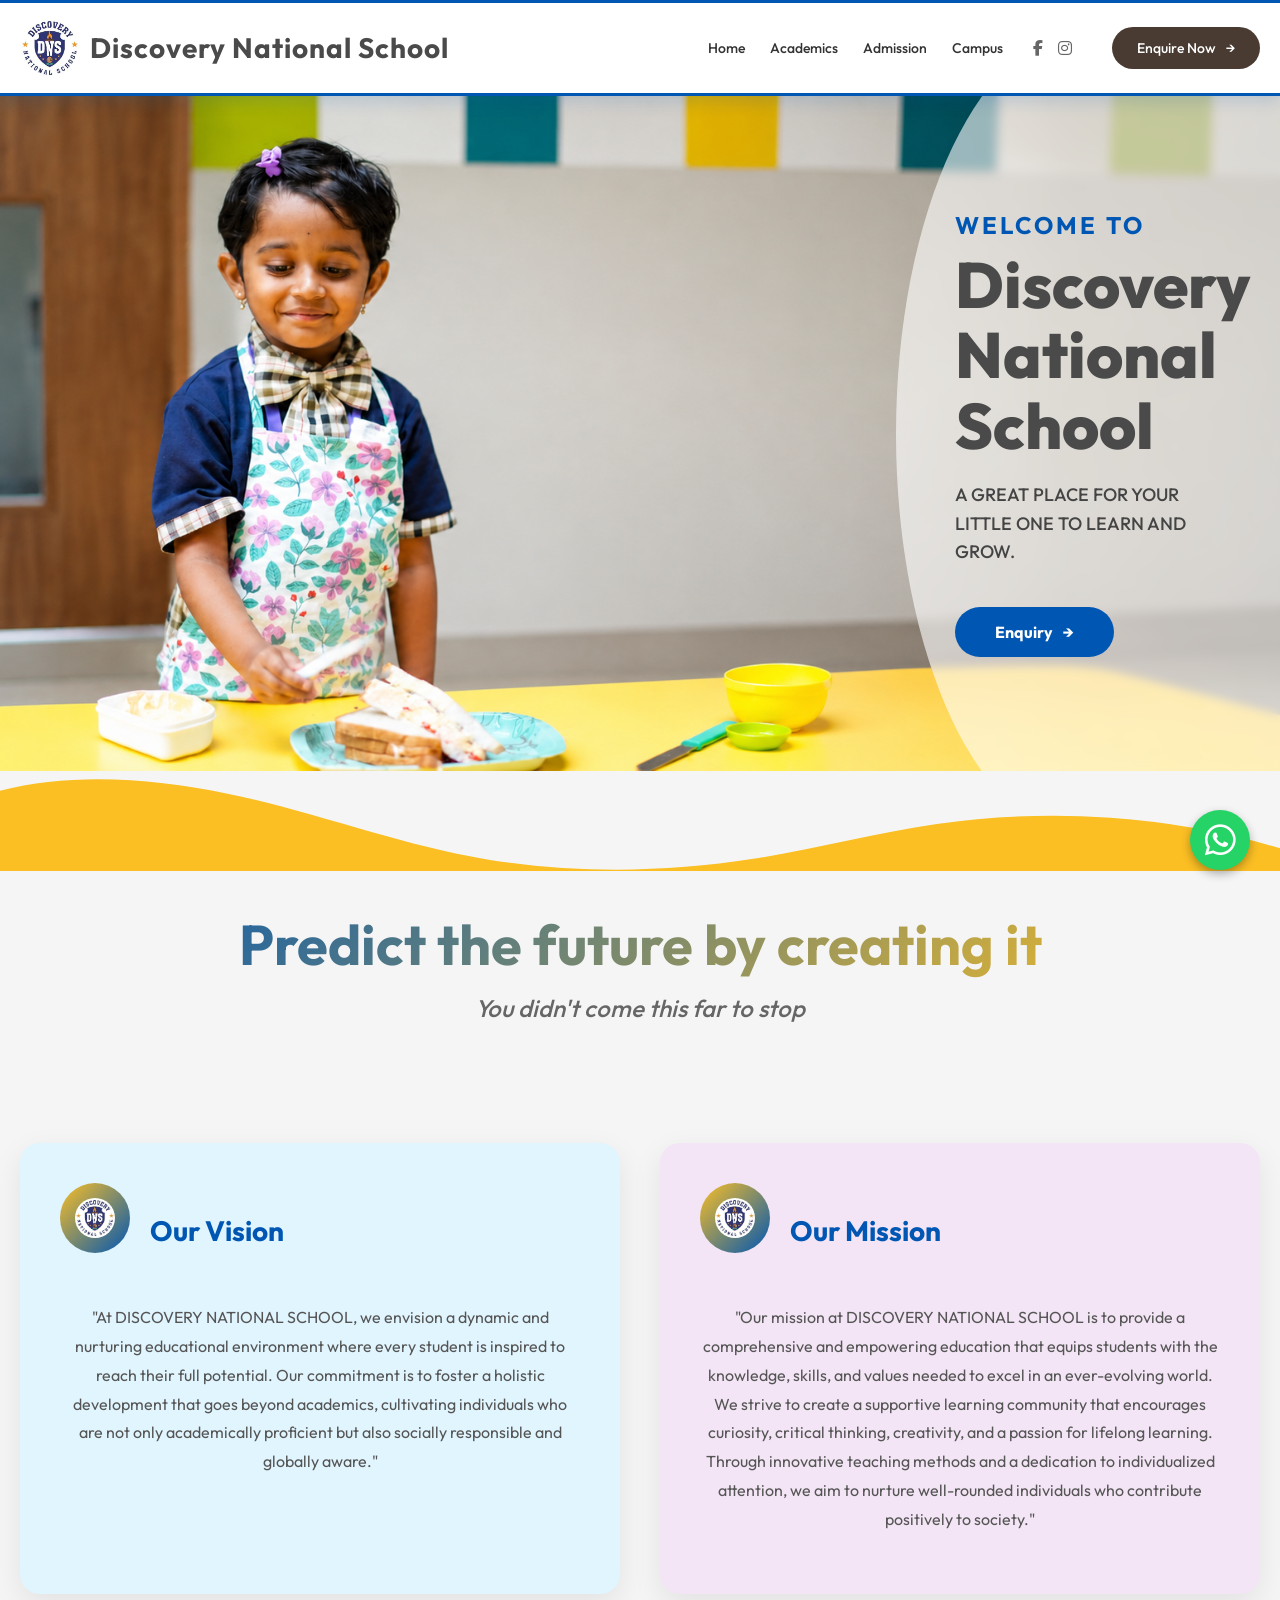
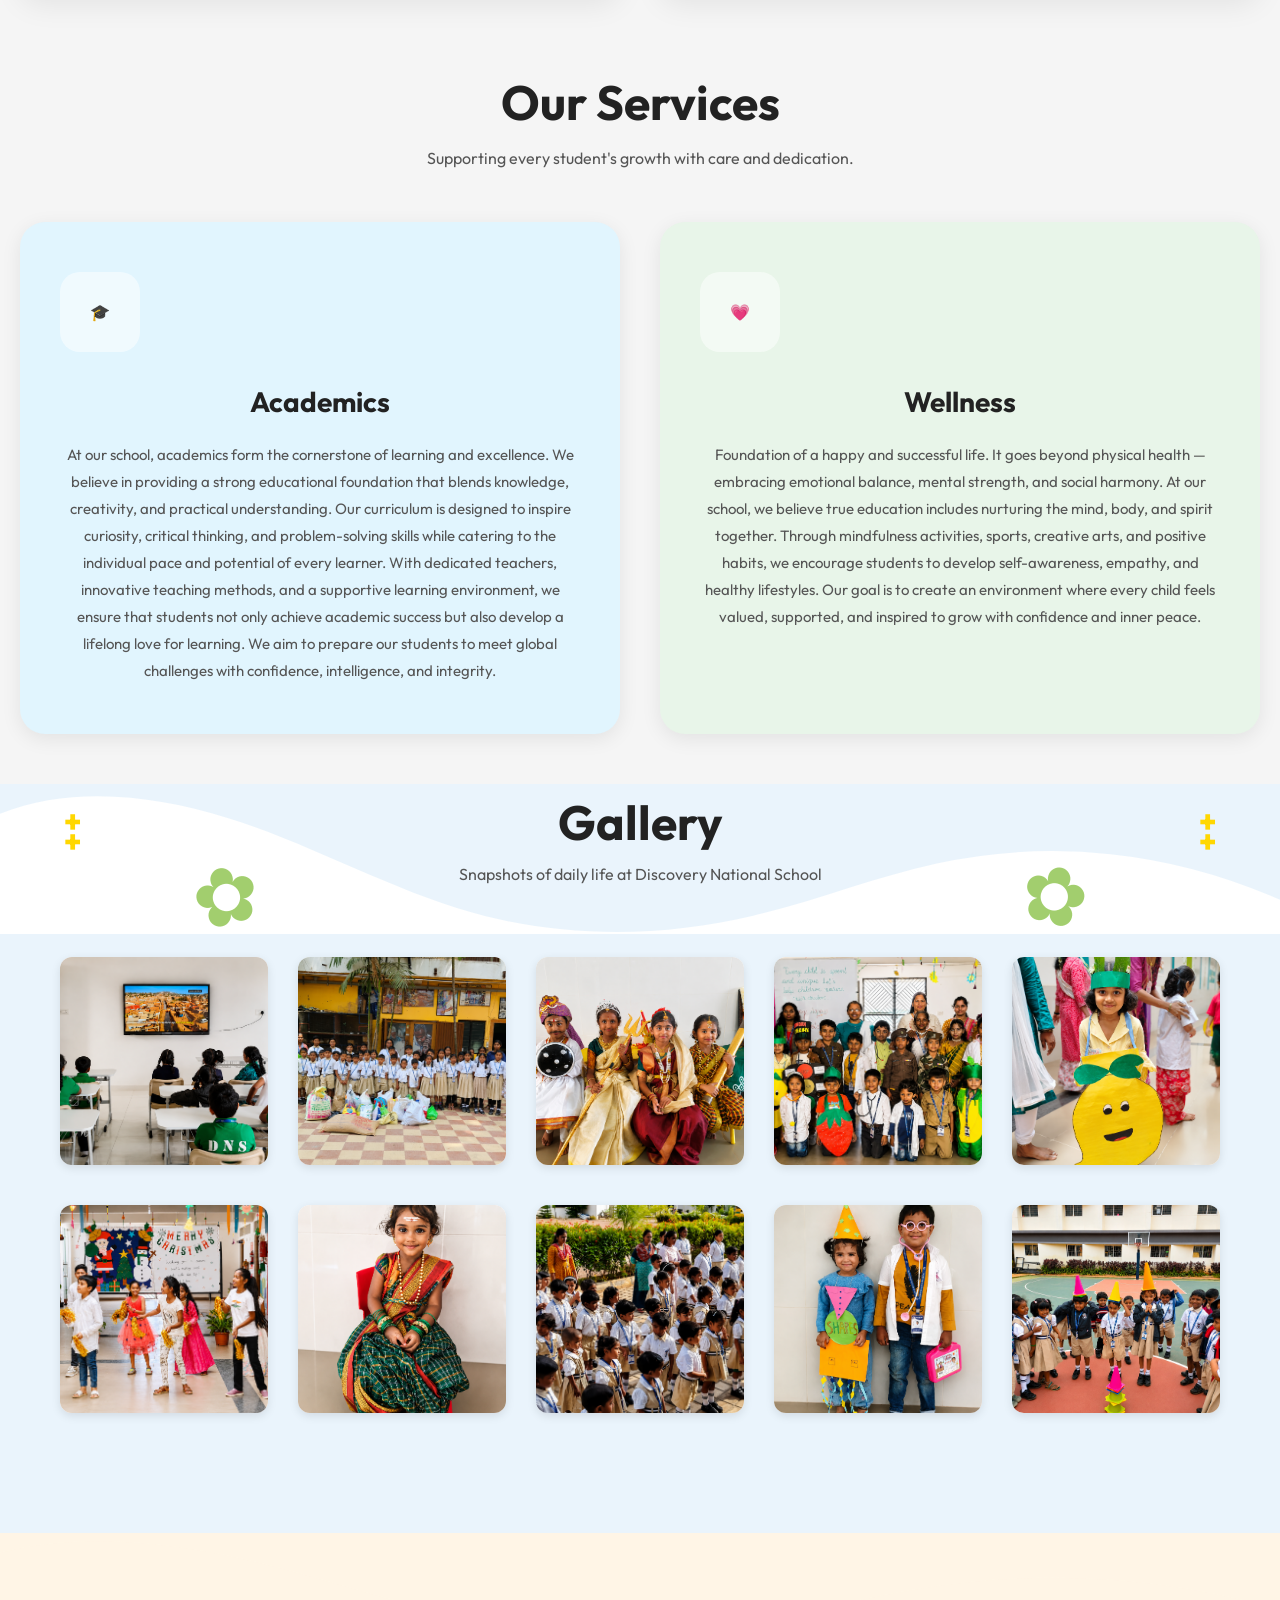
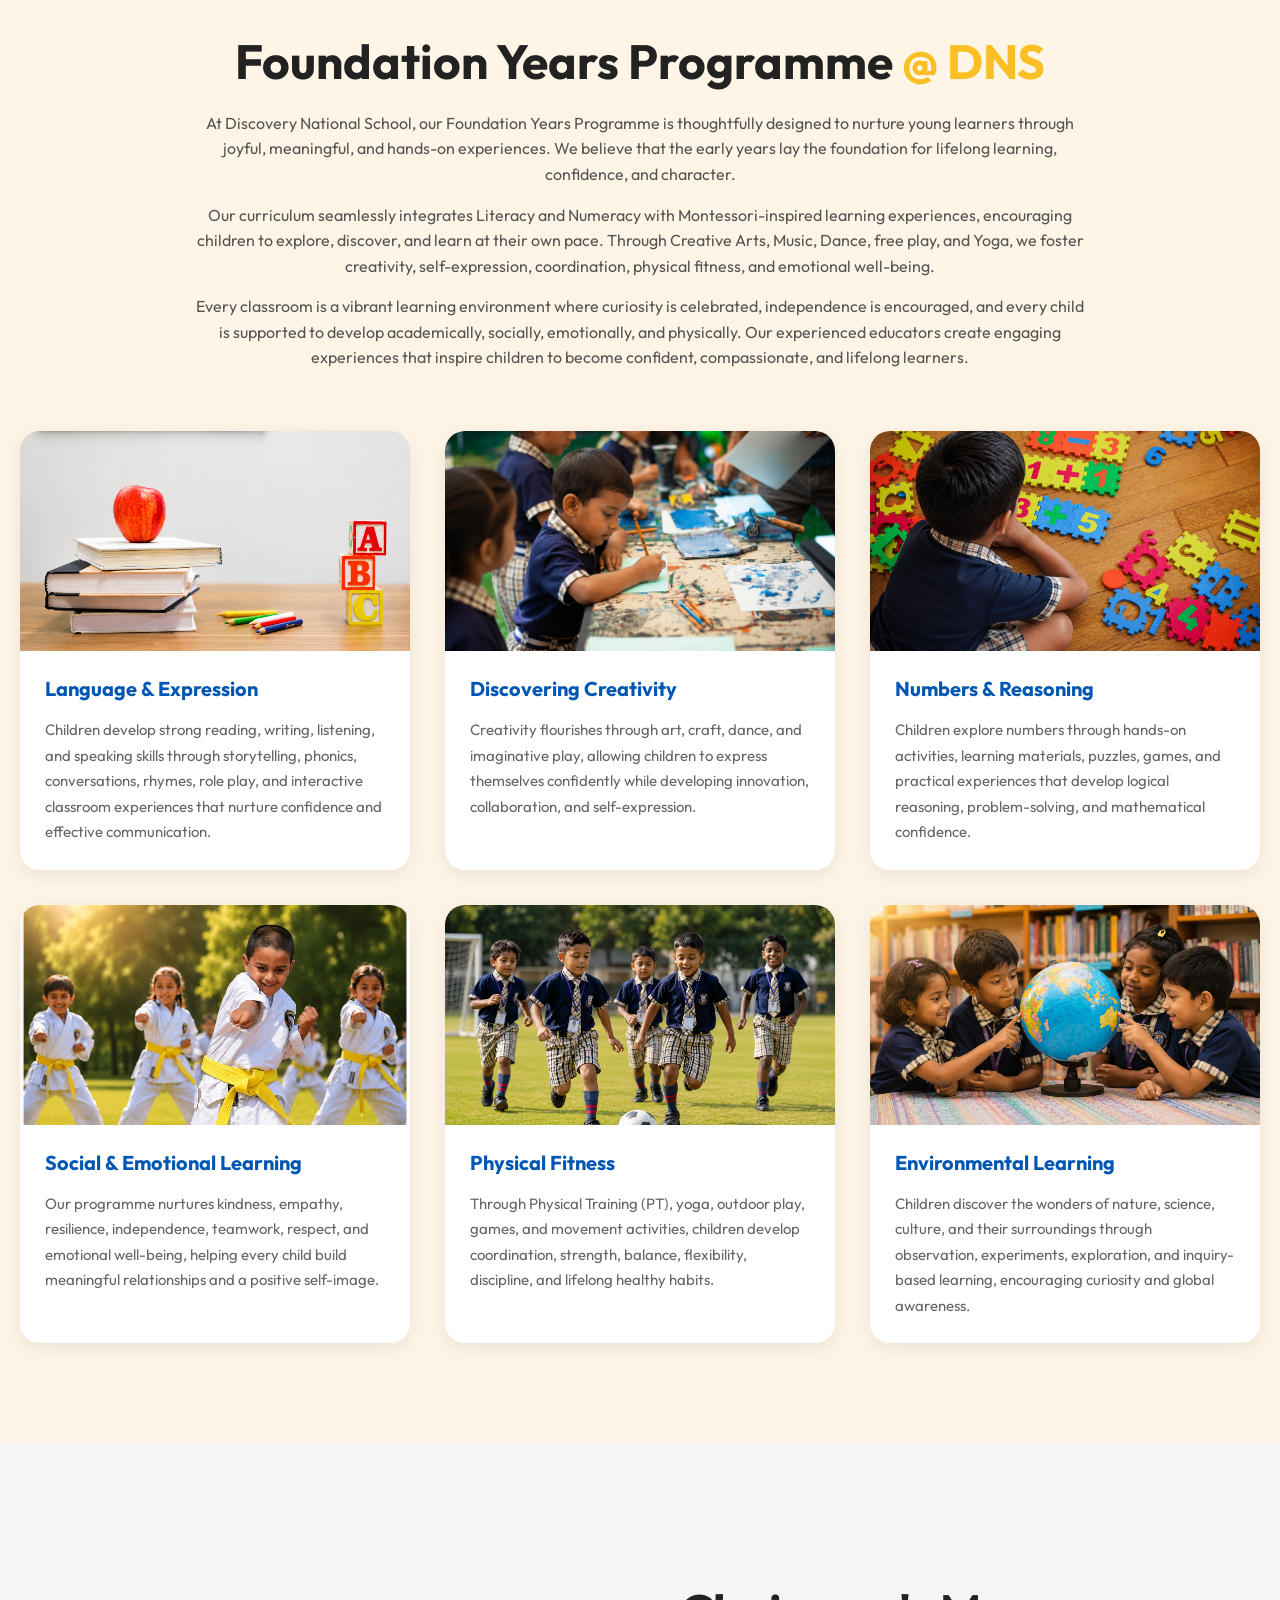
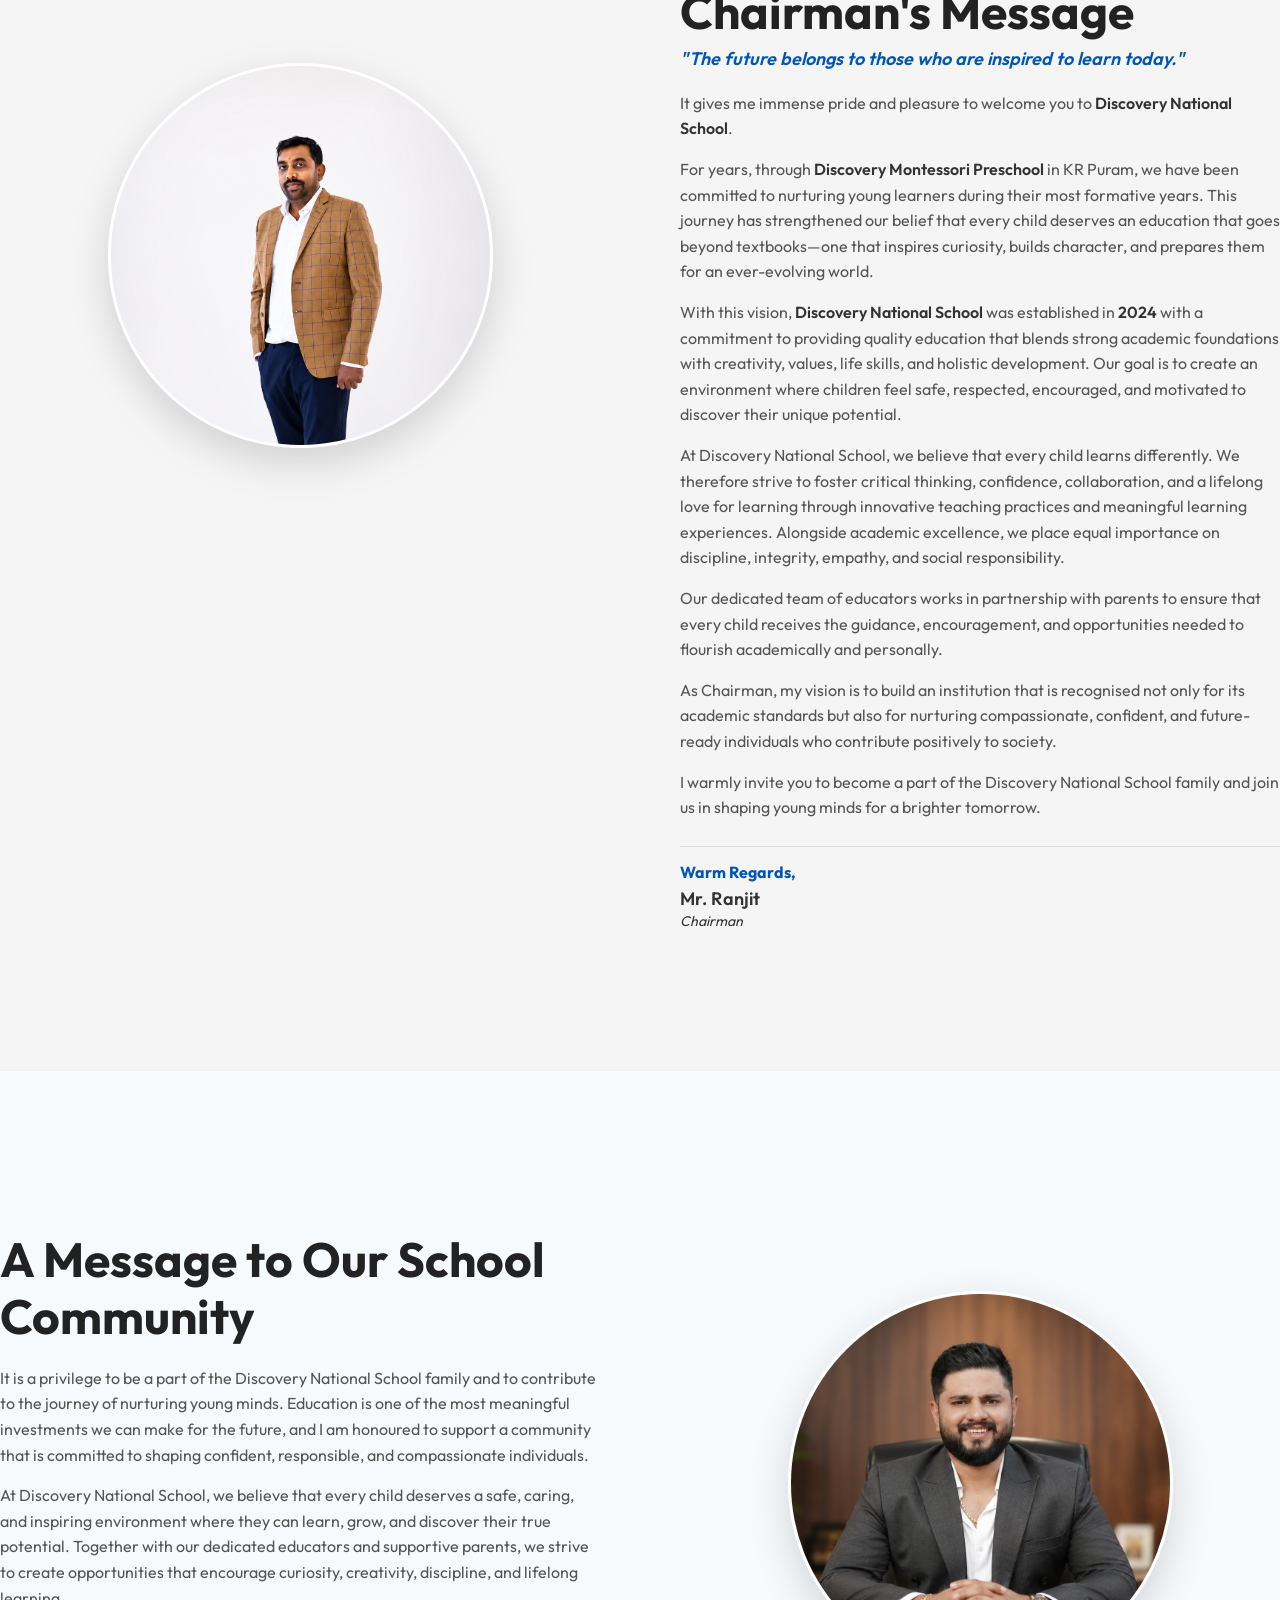
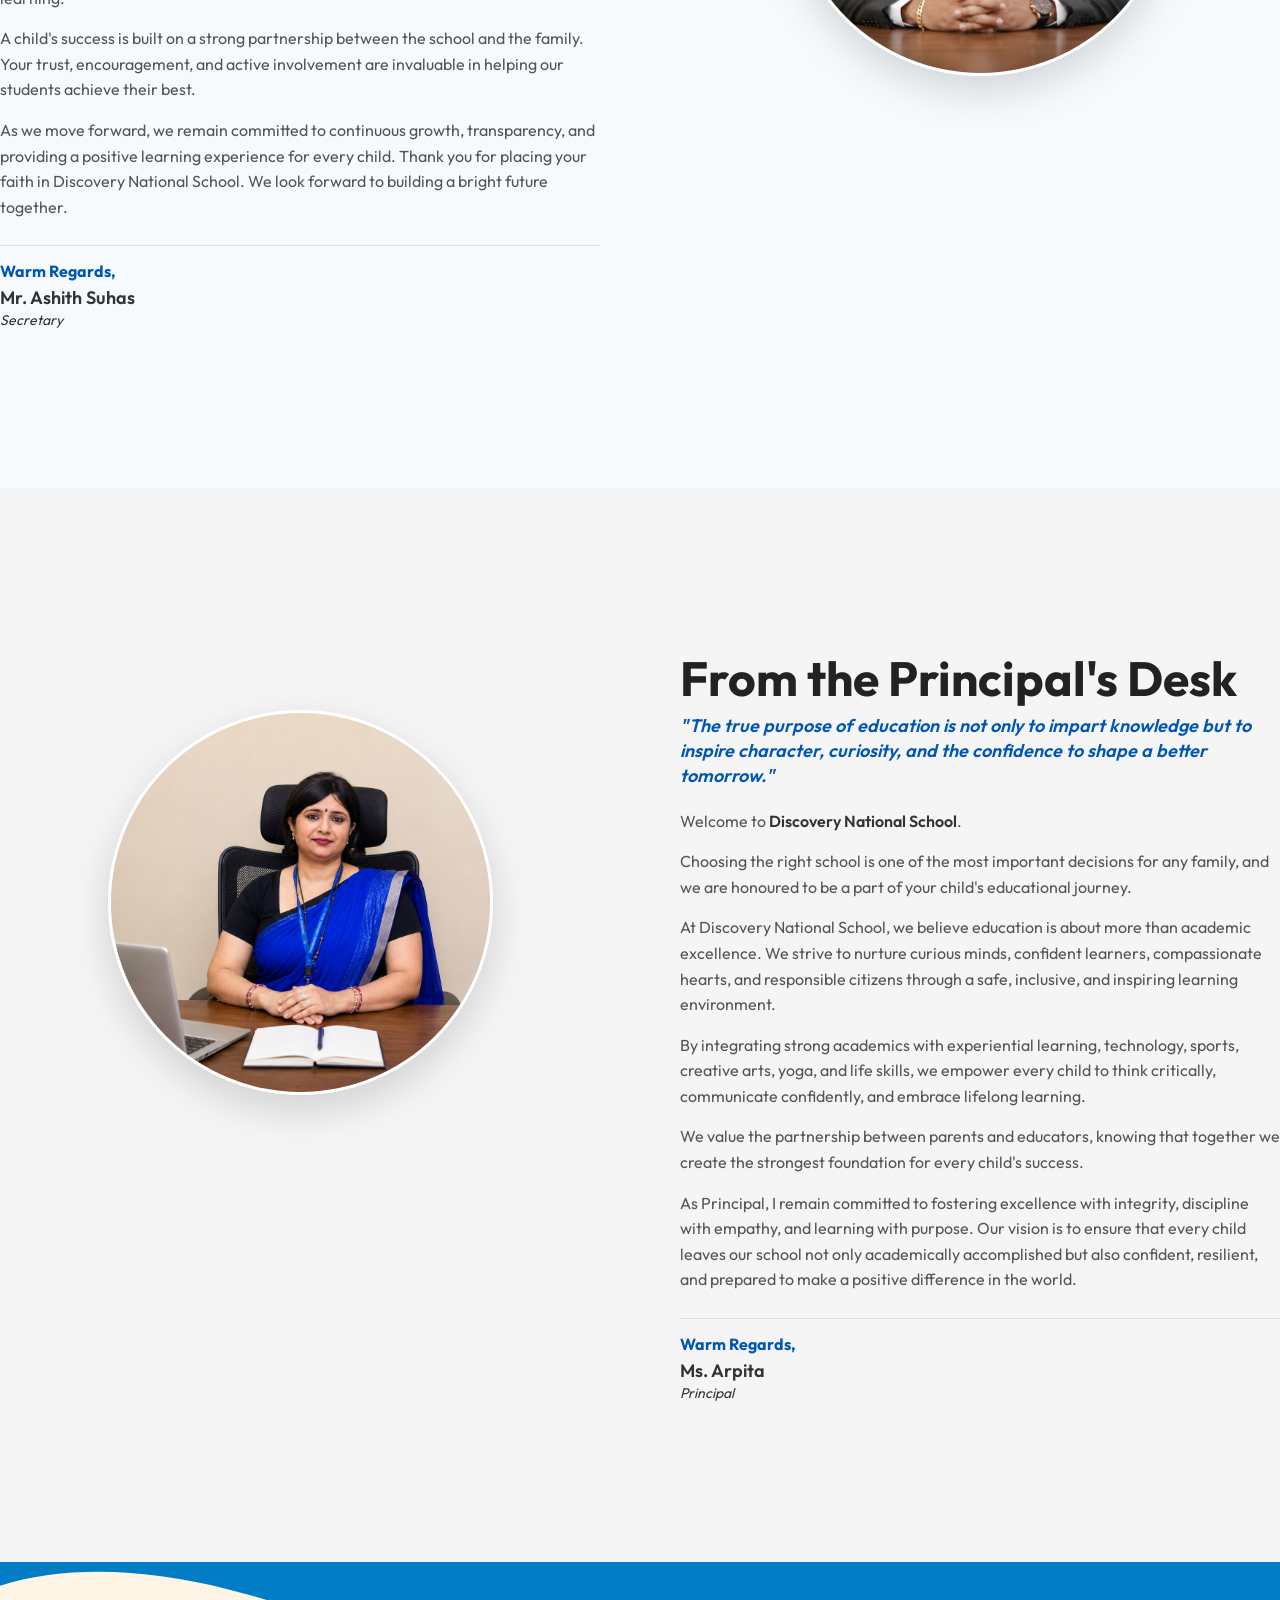
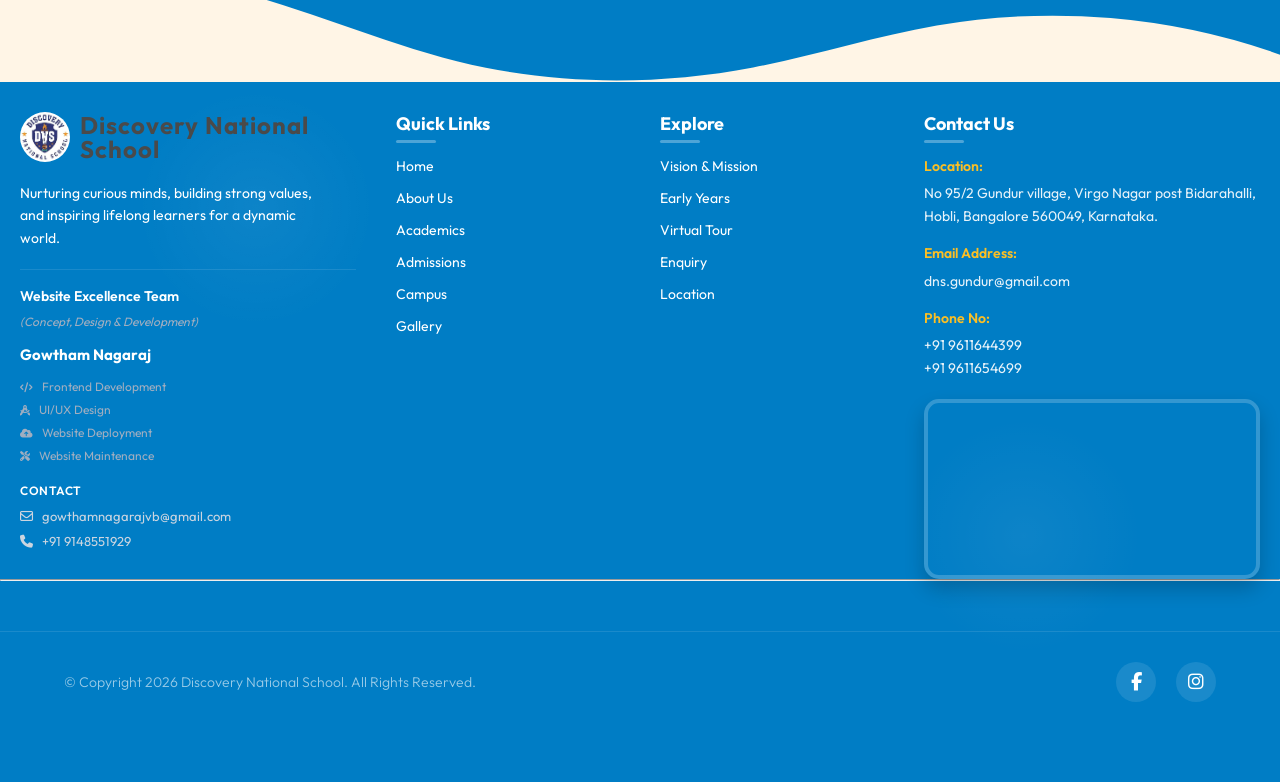
==== commit d05187ce: "Update third hero slide to Hero3A.png" ====
--- a/index.html
+++ b/index.html
@@ -42,7 +42,7 @@
                 </ul>
 <!-- Social Icons -->
                 <div class="header-social-icons">
-                    <a href="https://www.facebook.com/profile.php?id=61555794665257"><i
+                    <a href="https://www.facebook.com/discovery.school.2025/"><i
                             class="fa-brands fa-facebook-f"></i></a>
                     <a href="https://www.instagram.com/dns.gundur/"><i class="fa-brands fa-instagram"></i></a>
                 </div>
@@ -57,7 +57,7 @@
         <div class="hero-slider">
             <div class="hero-slide" style="background-image: url('CampusImages/Home_H1.png');"></div>
             <div class="hero-slide" style="background-image: url('CampusImages/Home_H2.png');"></div>
-            <div class="hero-slide" style="background-image: url('CampusImages/Home_H4.png');"></div>
+            <div class="hero-slide" style="background-image: url('CampusImages/Hero3A.png');"></div>
         </div>
         <div class="container hero-content-overlay">
             <div class="hero-left-overlay">
@@ -596,7 +596,7 @@
                 <p class="footer-copy">© Copyright 2026 Discovery National School. All Rights Reserved.</p>
             </div>
             <div class="footer-bar-right">
-                <a href="https://www.facebook.com/profile.php?id=61555794665257" aria-label="Facebook"><i
+                <a href="https://www.facebook.com/discovery.school.2025/" aria-label="Facebook"><i
                         class="fa-brands fa-facebook-f"></i></a>
                 <a href="https://www.instagram.com/dns.gundur/" aria-label="Instagram"><i
                         class="fa-brands fa-instagram"></i></a>
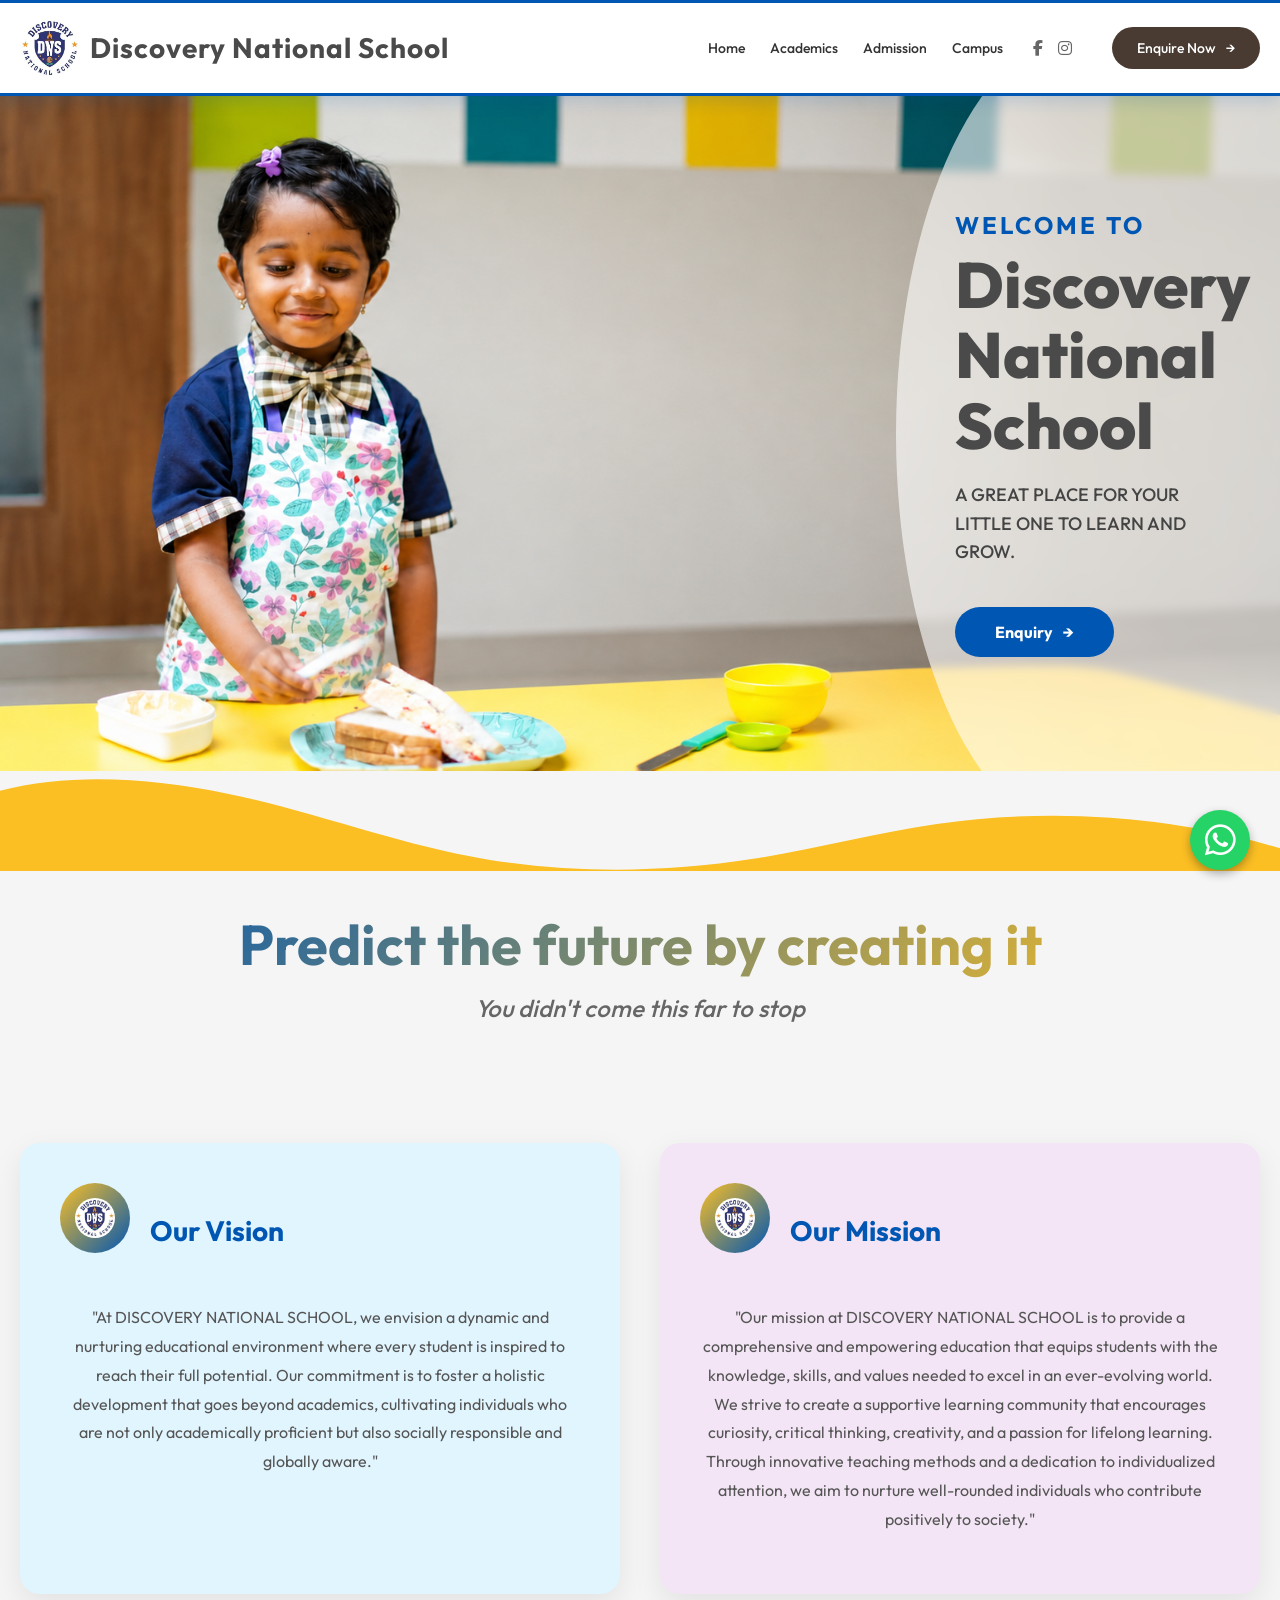
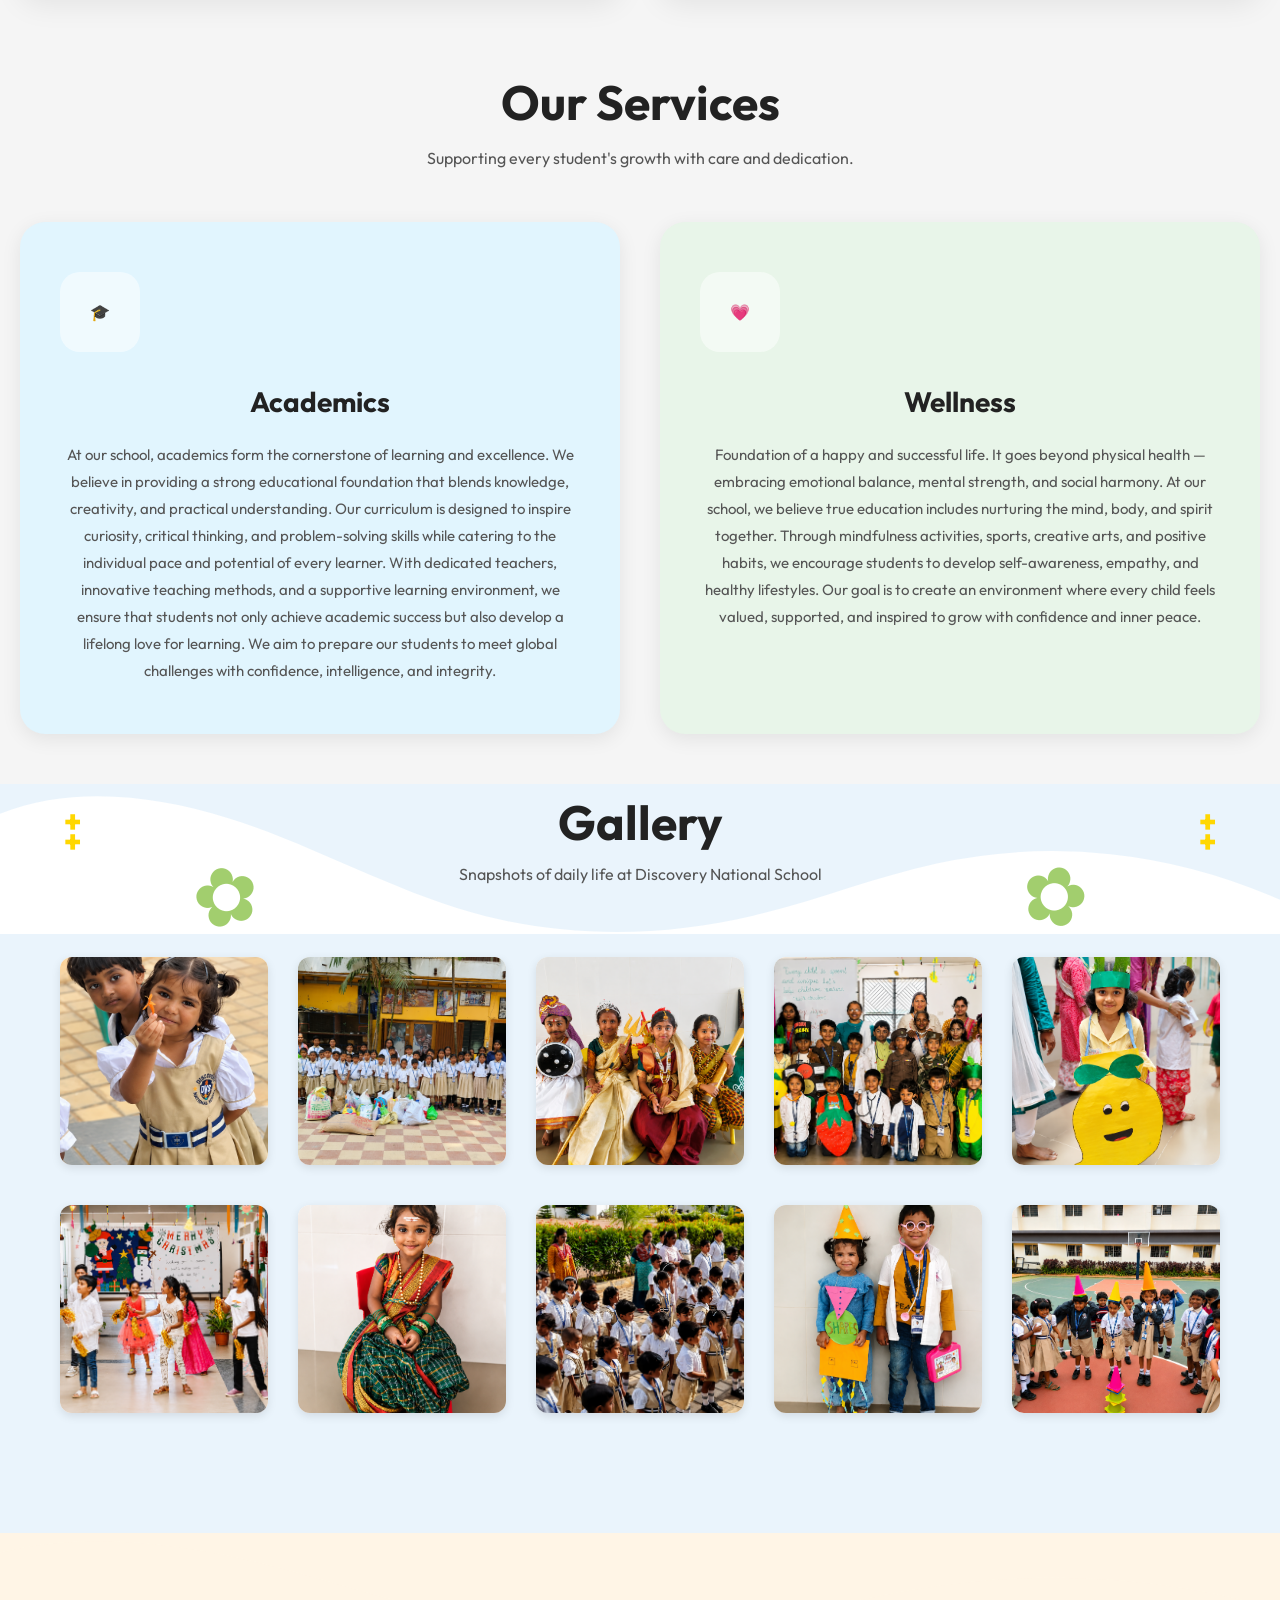
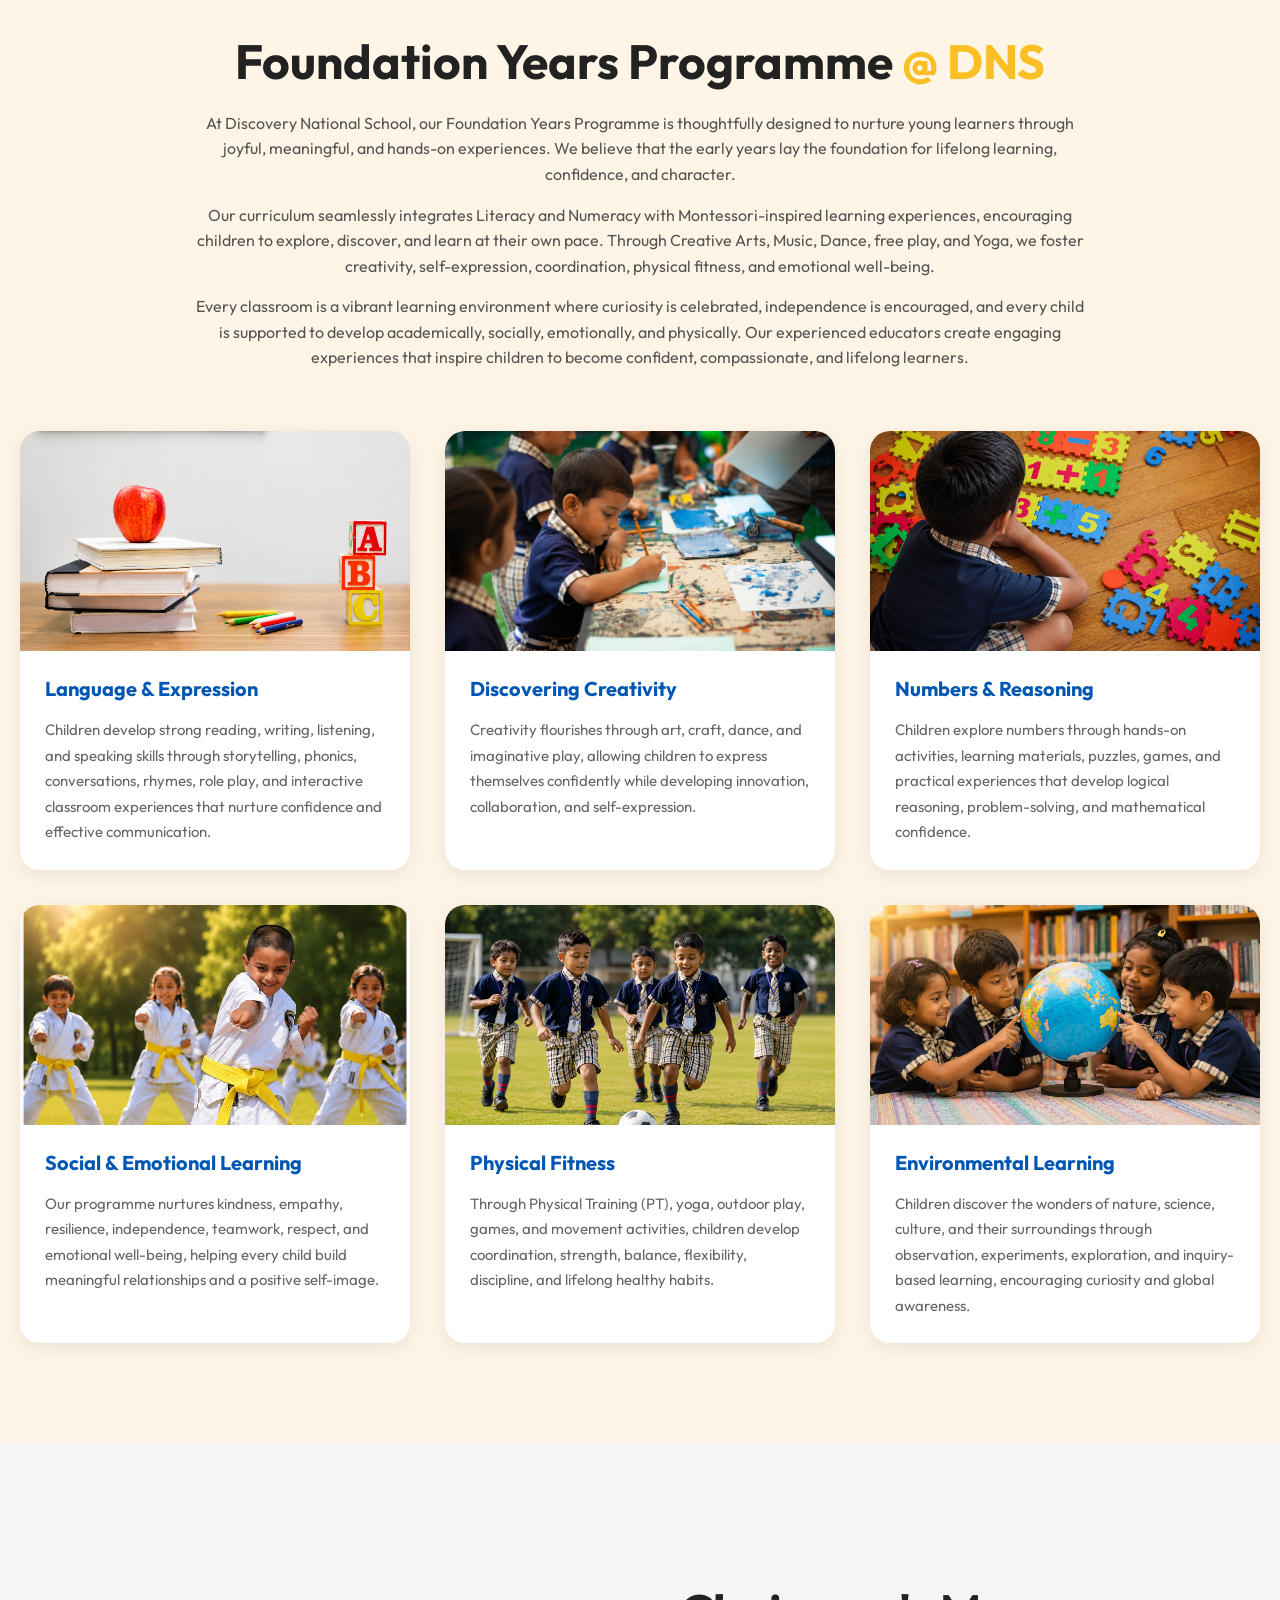
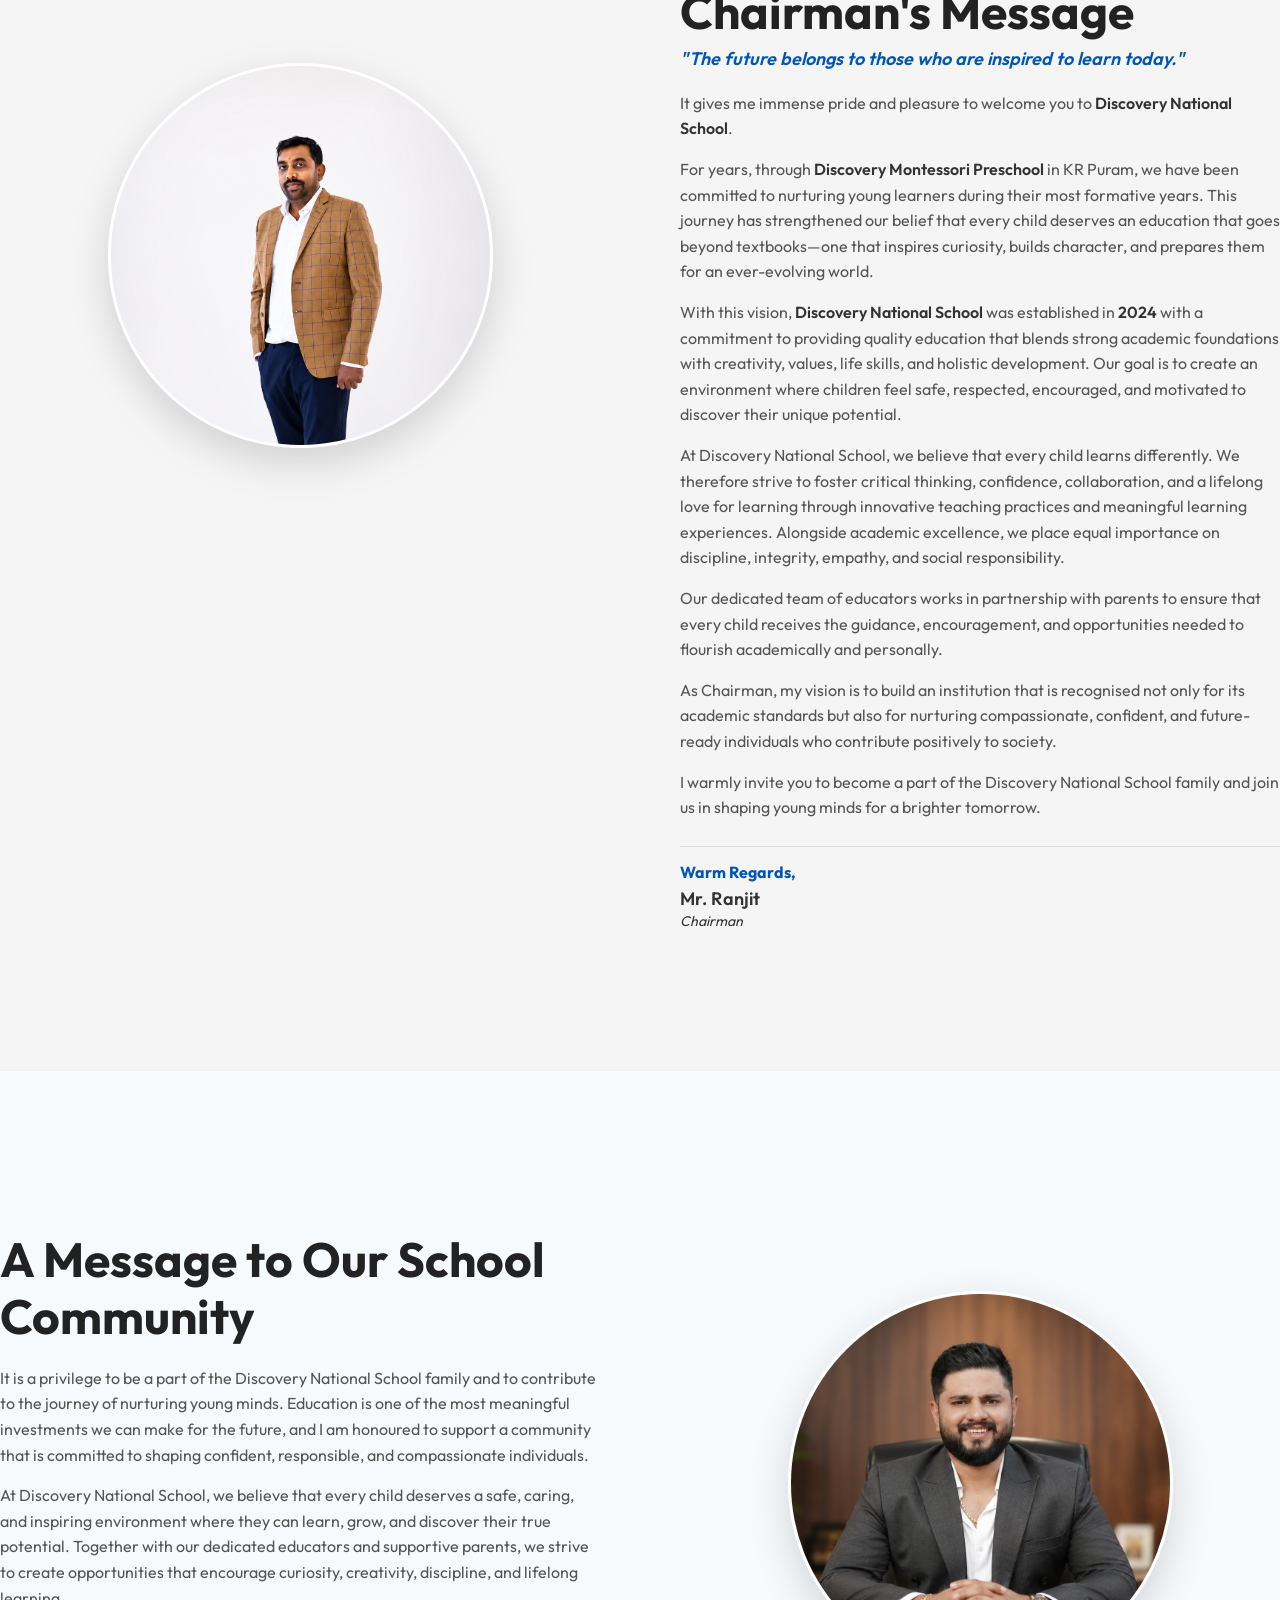
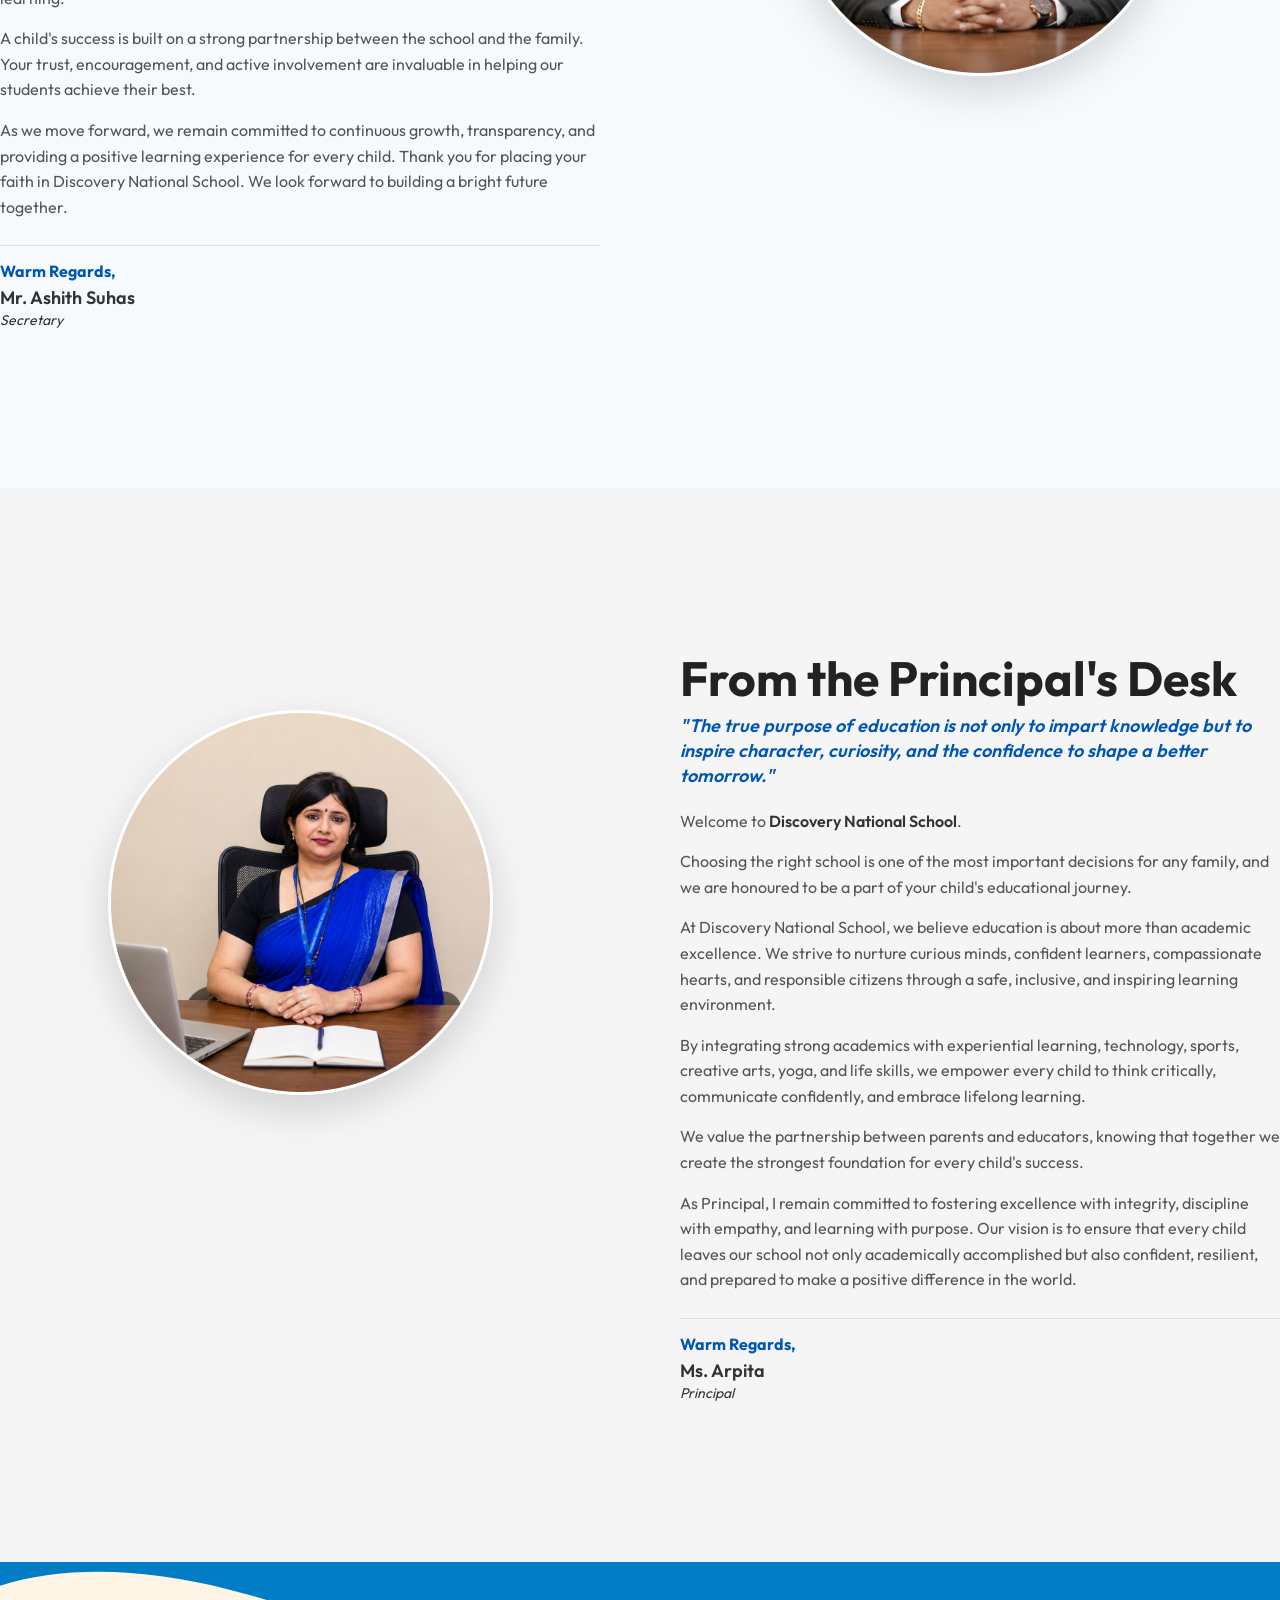
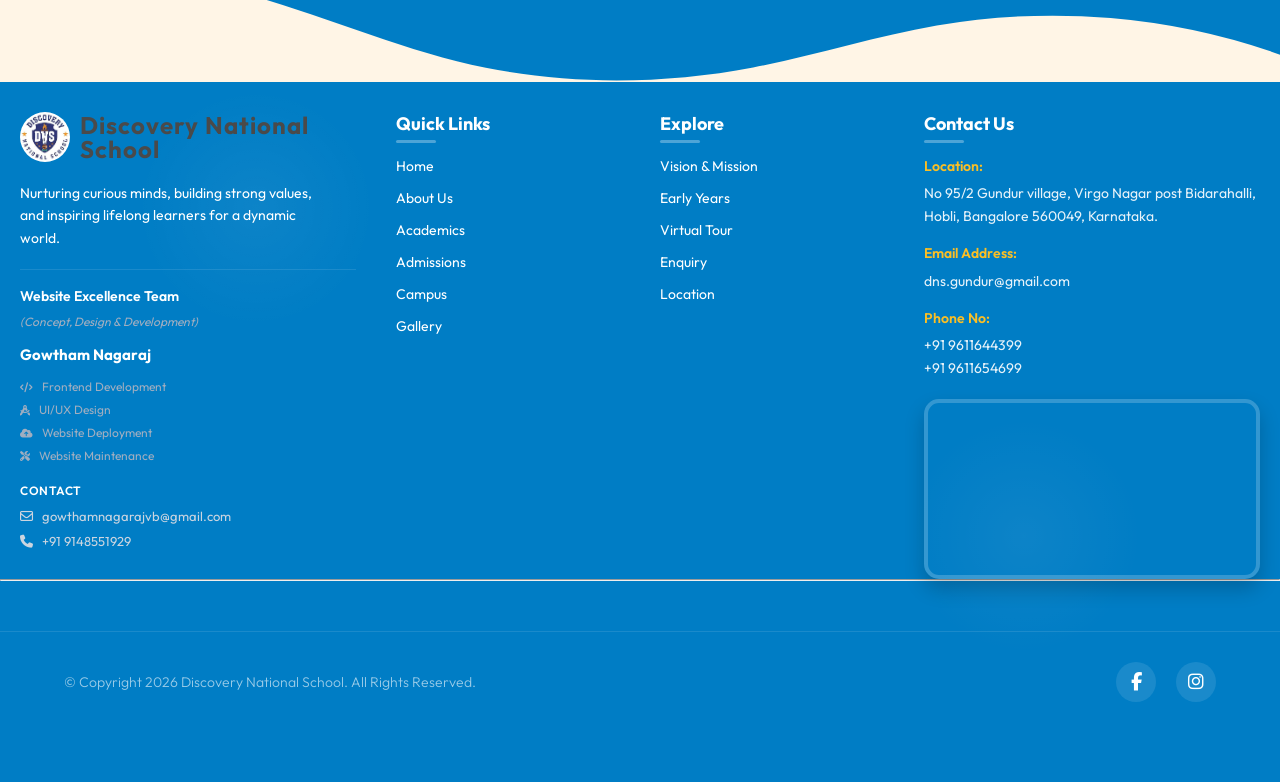
==== commit 8f9da3d5: "Change first gallery image back to Gallery1.png" ====
--- a/index.html
+++ b/index.html
@@ -208,7 +208,7 @@
             <div class="gallery-scroll-wrapper">
                 <div class="gallery-grid">
                     <div class="gallery-card">
-                        <img src="CampusImages/gallery1A.png" alt="Gallery Image 1"
+                        <img src="CampusImages/Gallery1.png" alt="Gallery Image 1"
                             style="width: 100%; height: 100%; object-fit: cover;">
                     </div>
                     <div class="gallery-card">
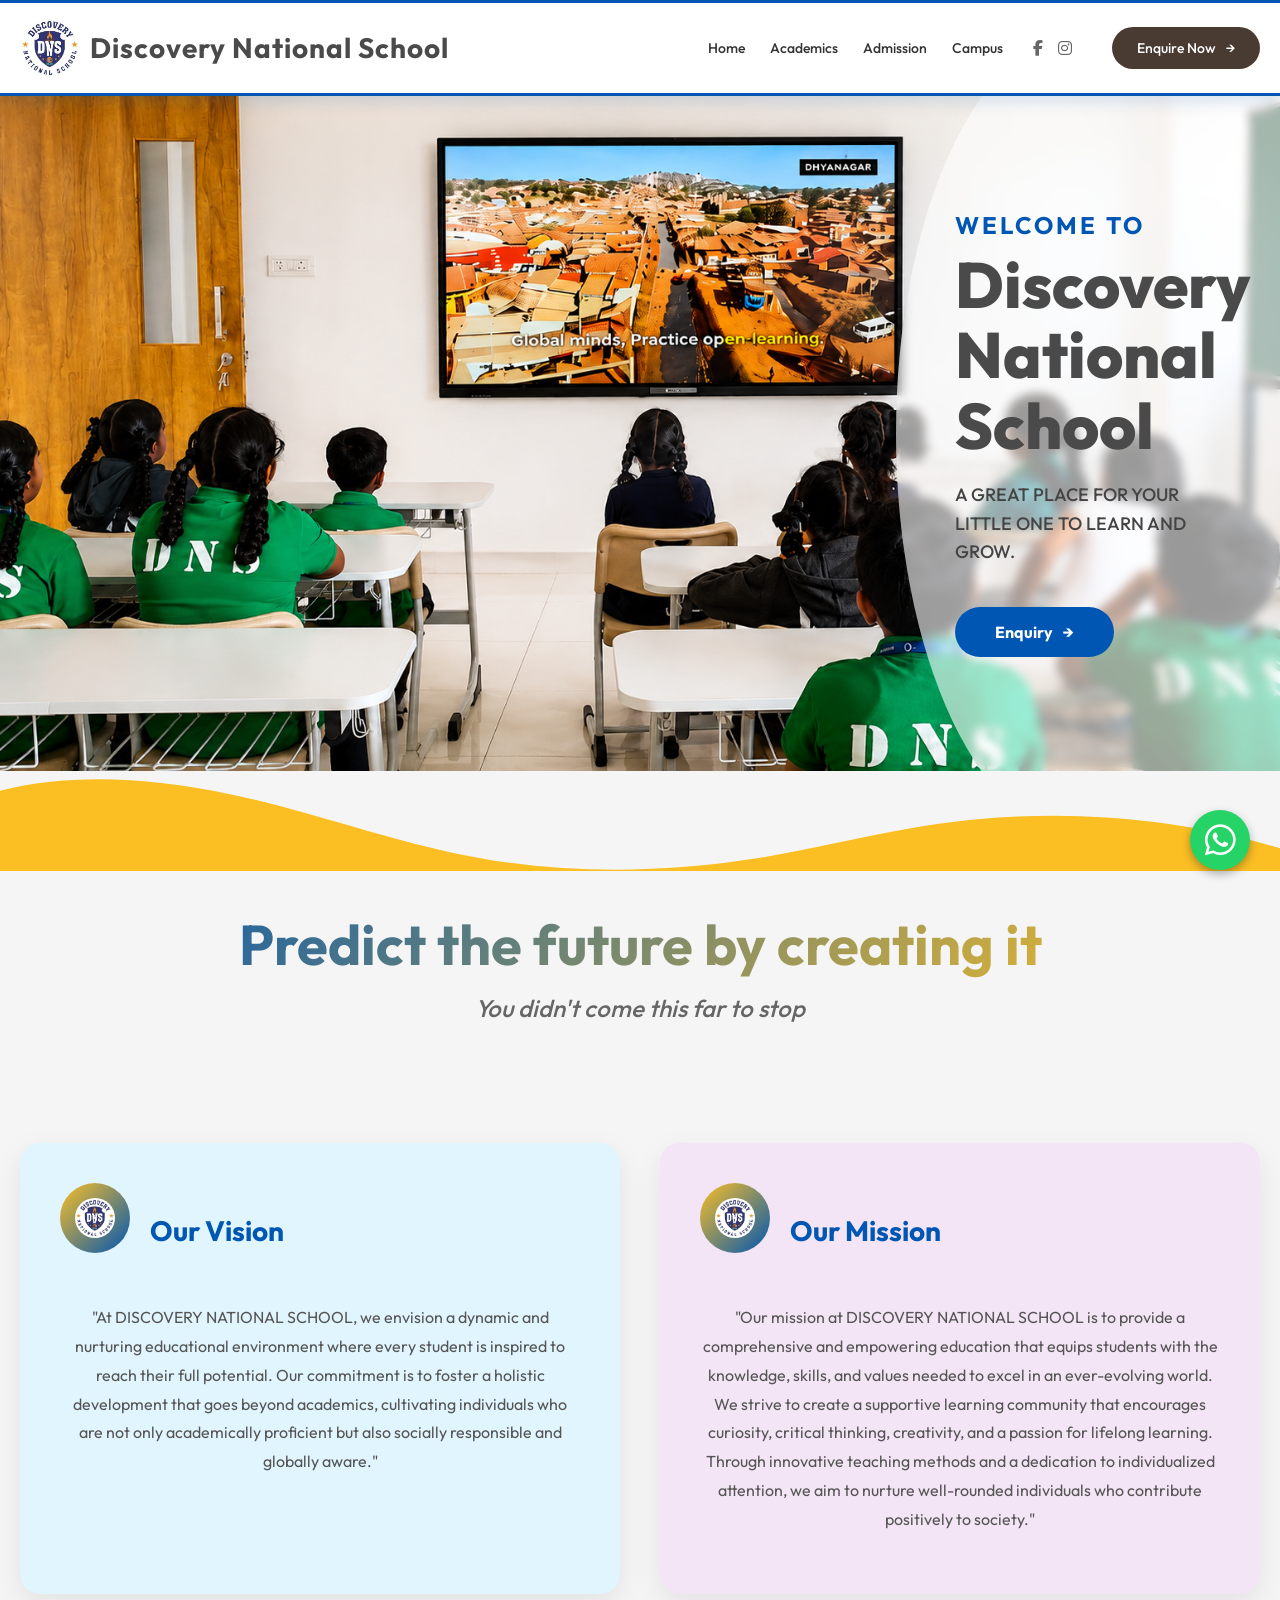
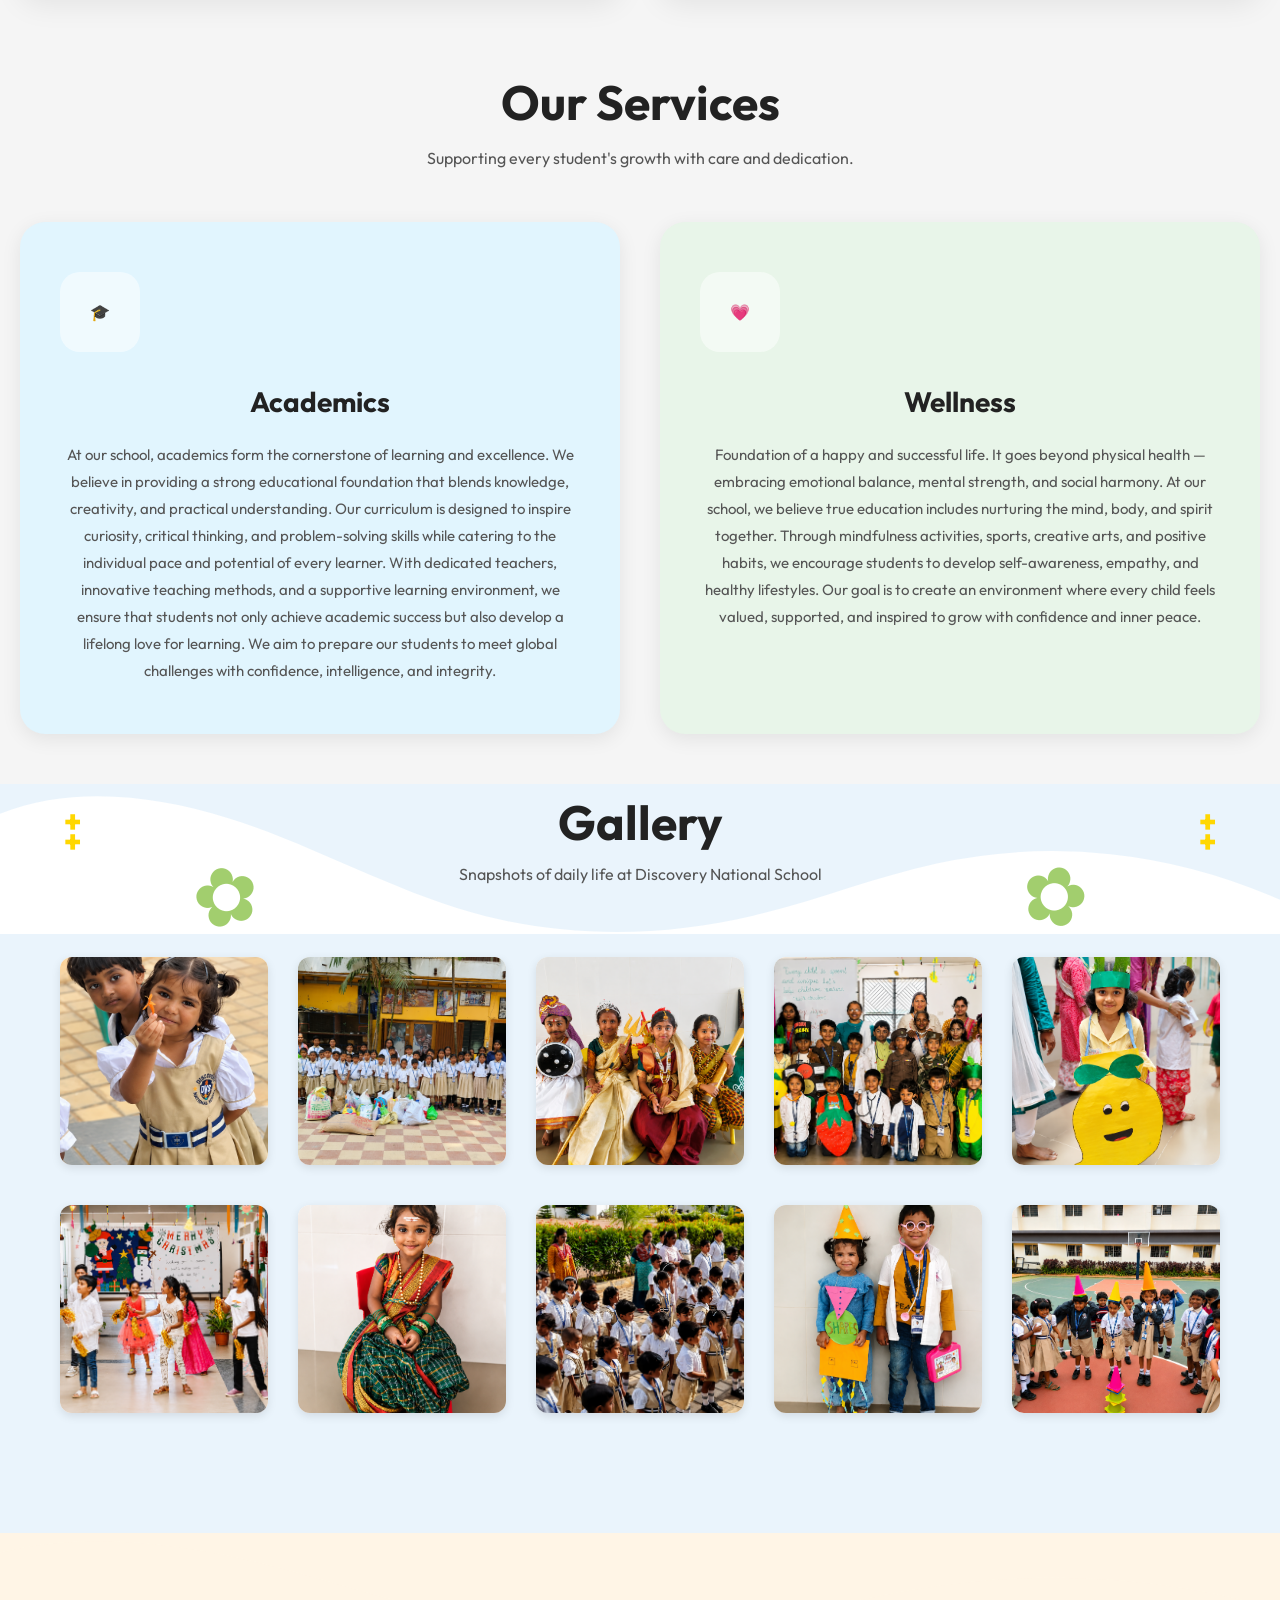
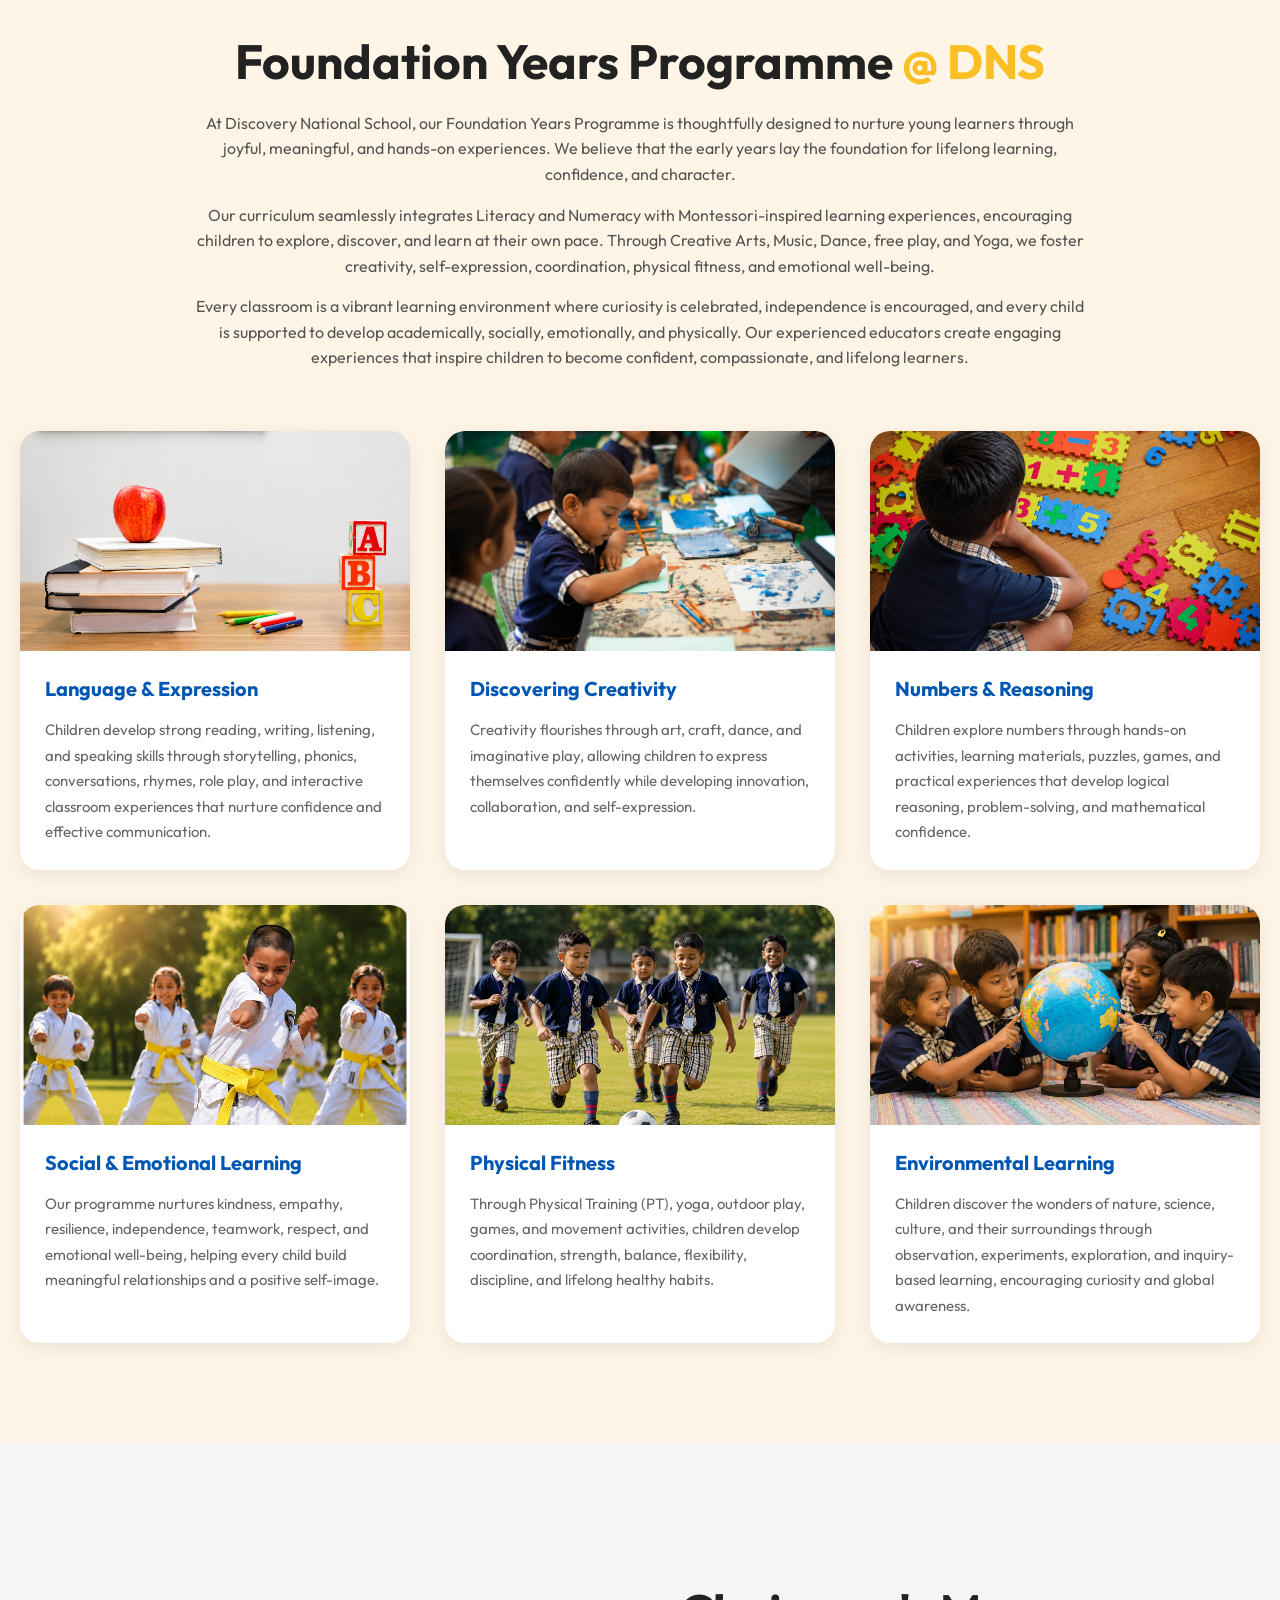
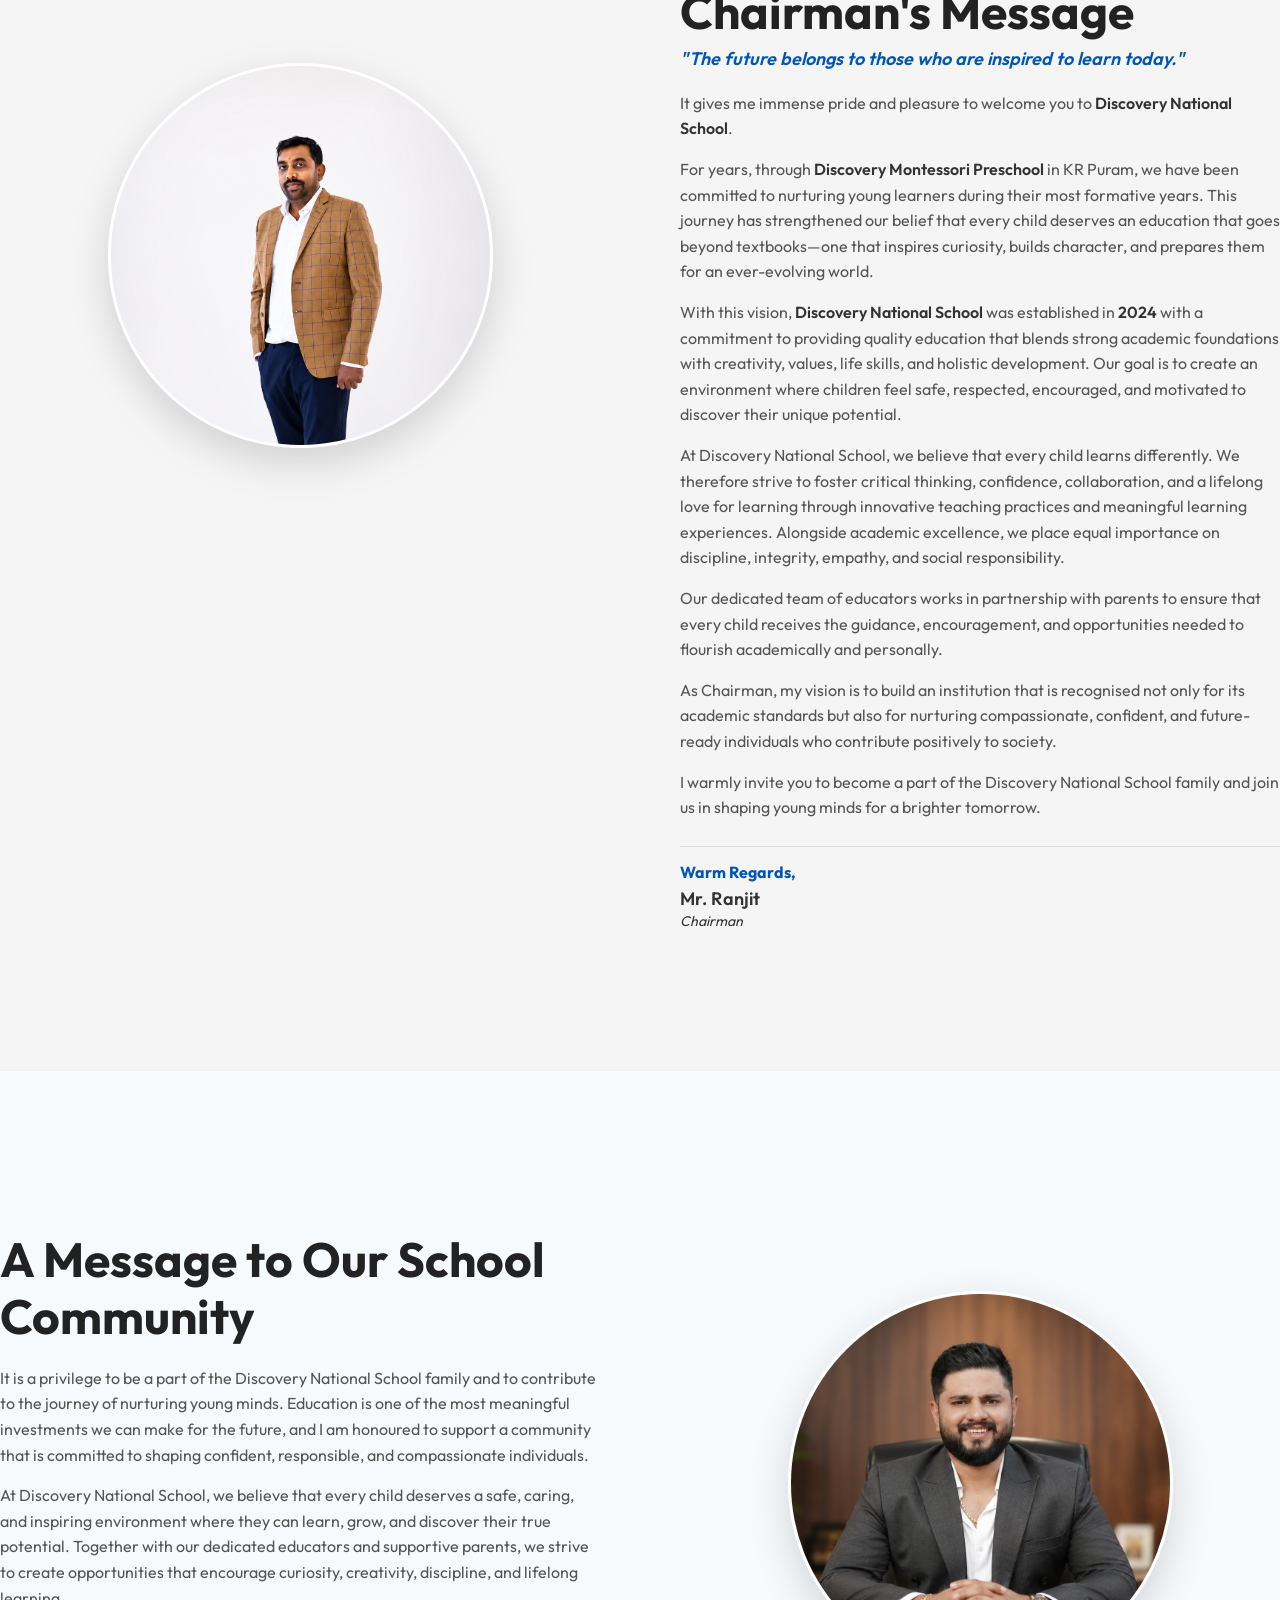
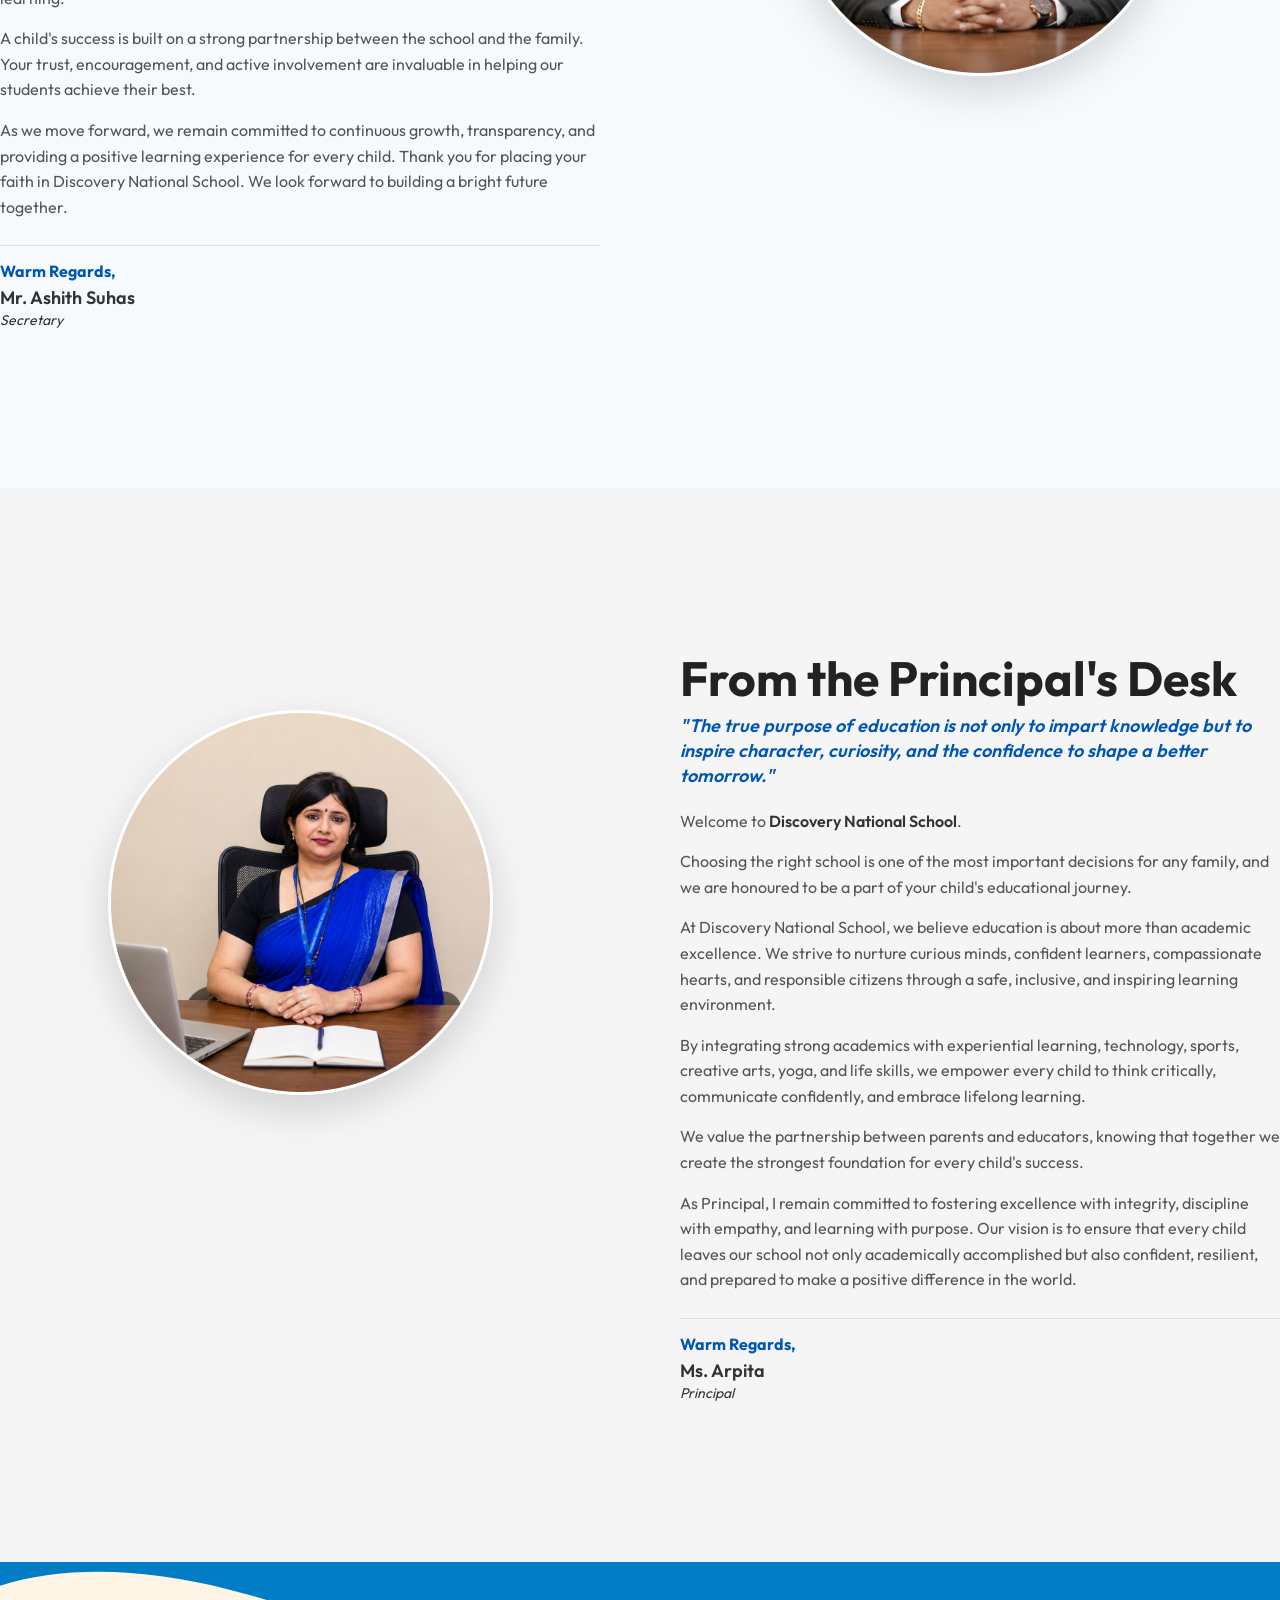
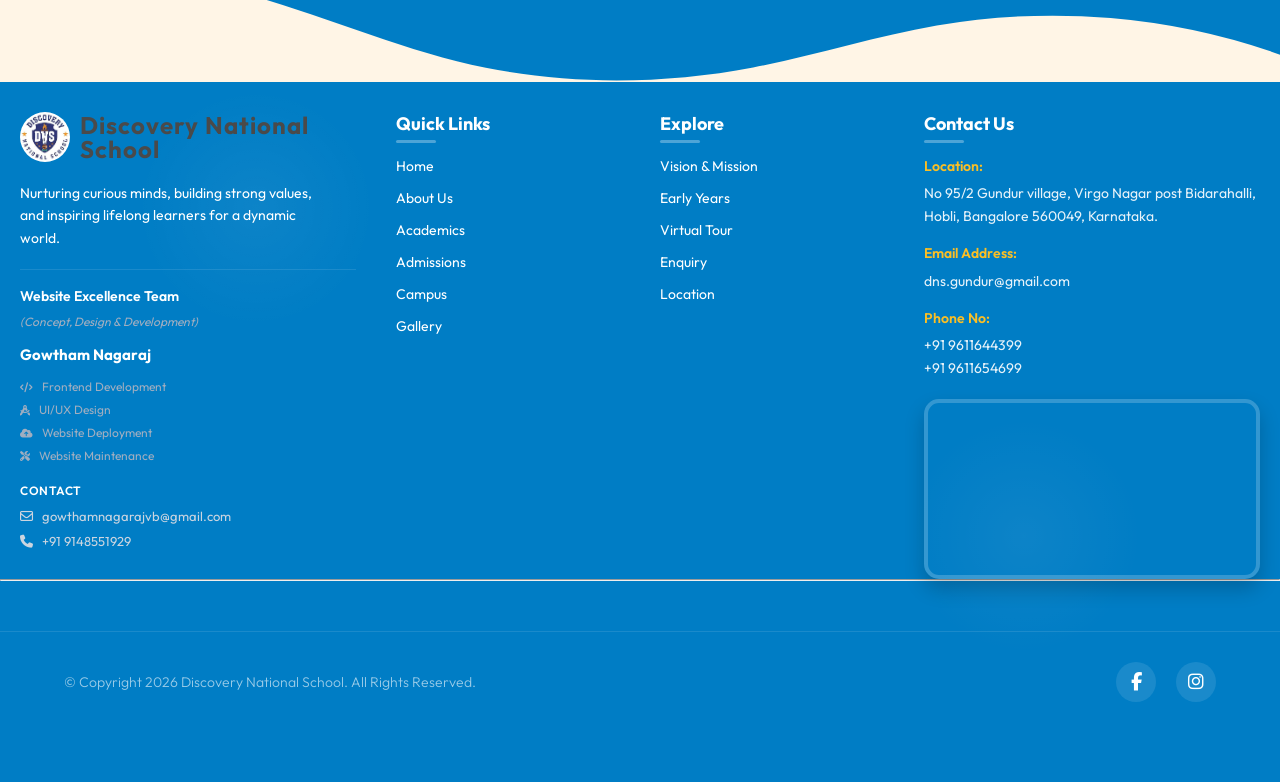
==== commit ed4d288a: "Remove Home_H2.png slide and make Home_H4.png the last slide" ====
--- a/index.html
+++ b/index.html
@@ -56,8 +56,8 @@
         <!-- Hero Slider Backgrounds -->
         <div class="hero-slider">
             <div class="hero-slide" style="background-image: url('CampusImages/Home_H1.png');"></div>
-            <div class="hero-slide" style="background-image: url('CampusImages/Home_H2.png');"></div>
             <div class="hero-slide" style="background-image: url('CampusImages/Hero3A.png');"></div>
+            <div class="hero-slide" style="background-image: url('CampusImages/Home_H4.png');"></div>
         </div>
         <div class="container hero-content-overlay">
             <div class="hero-left-overlay">
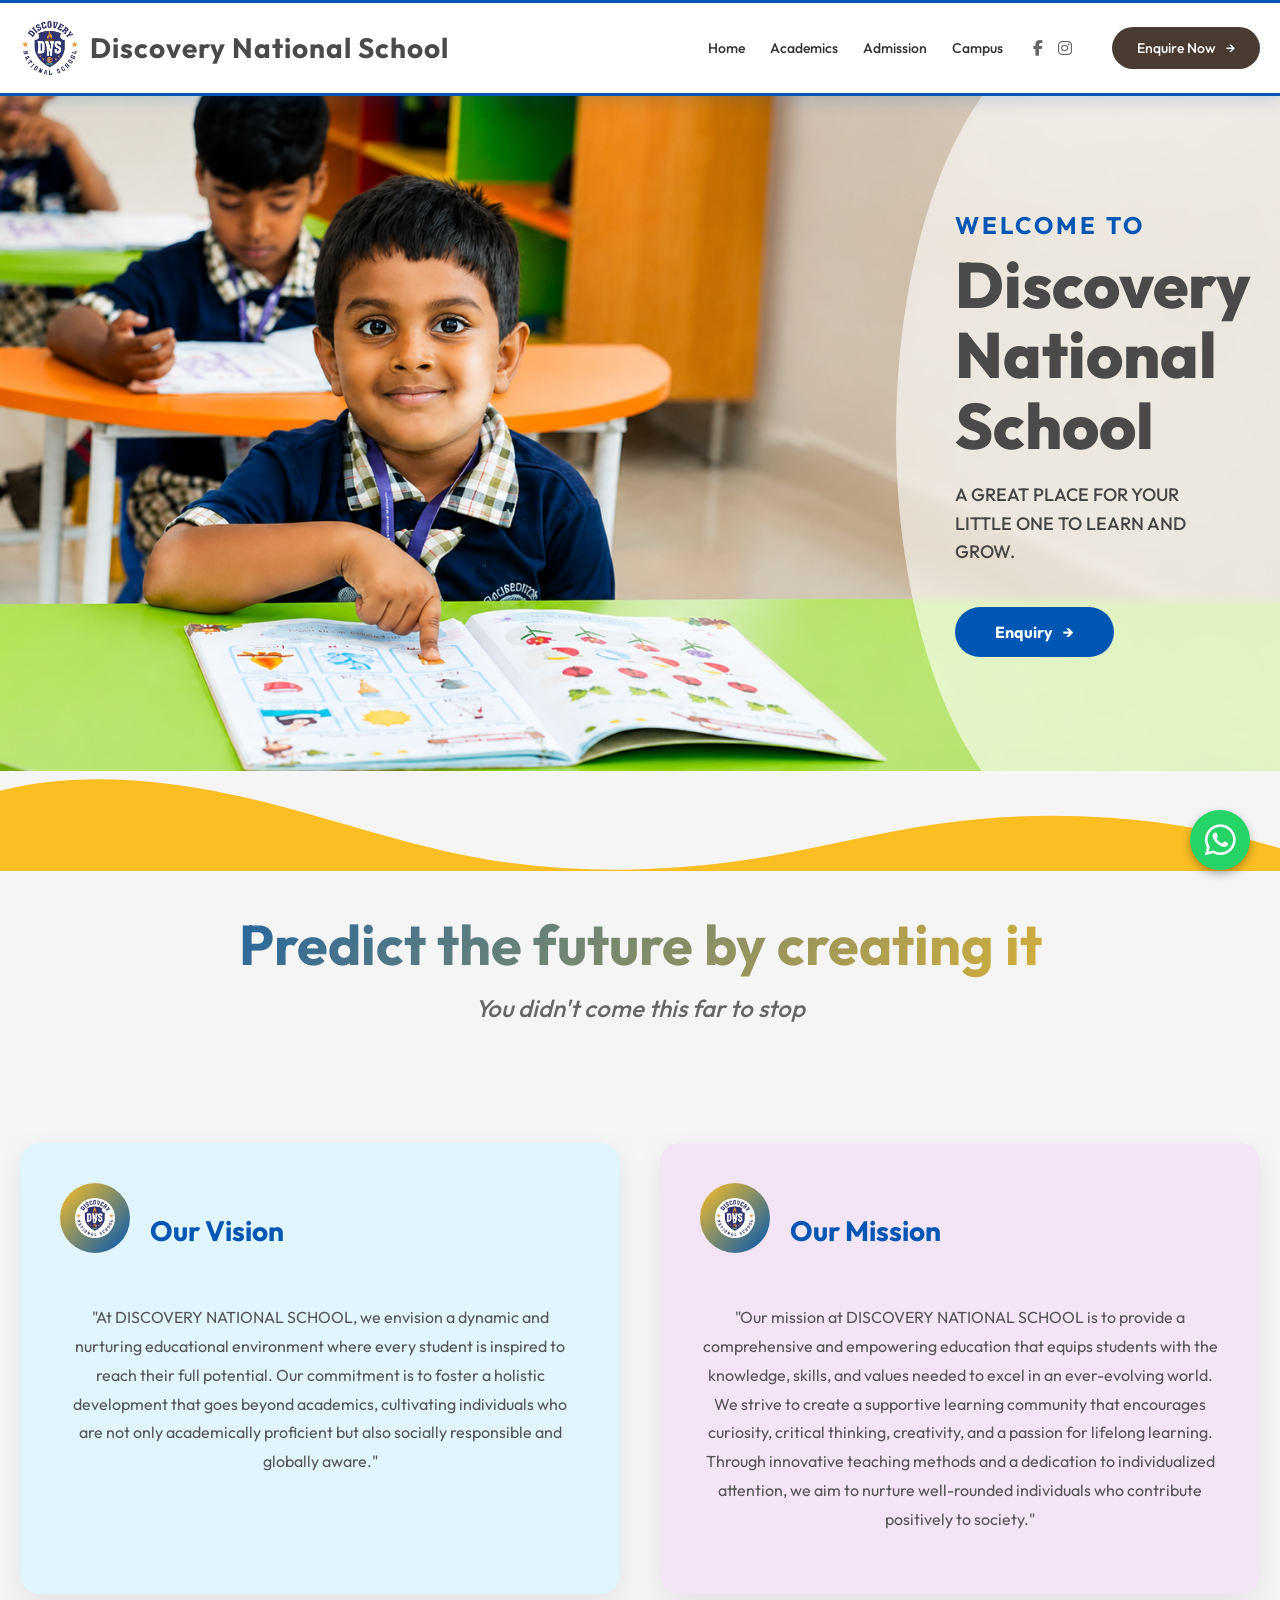
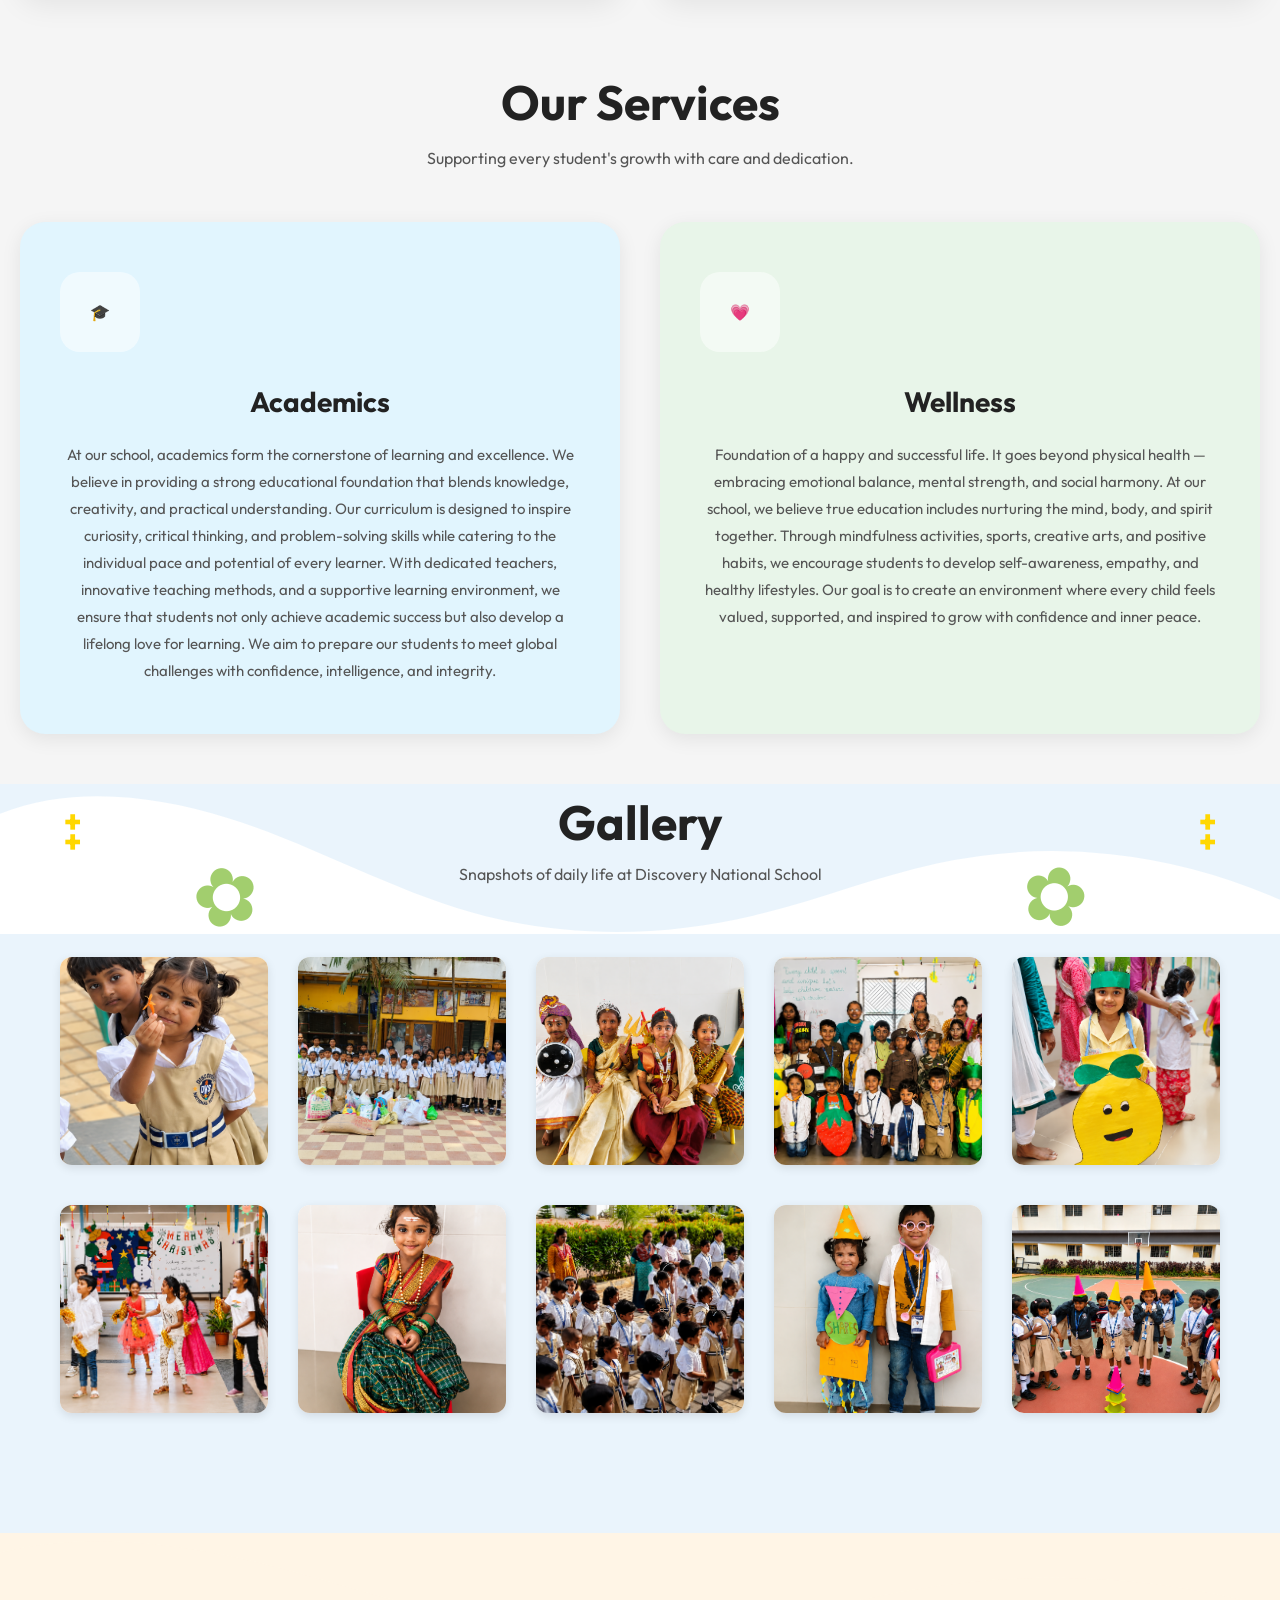
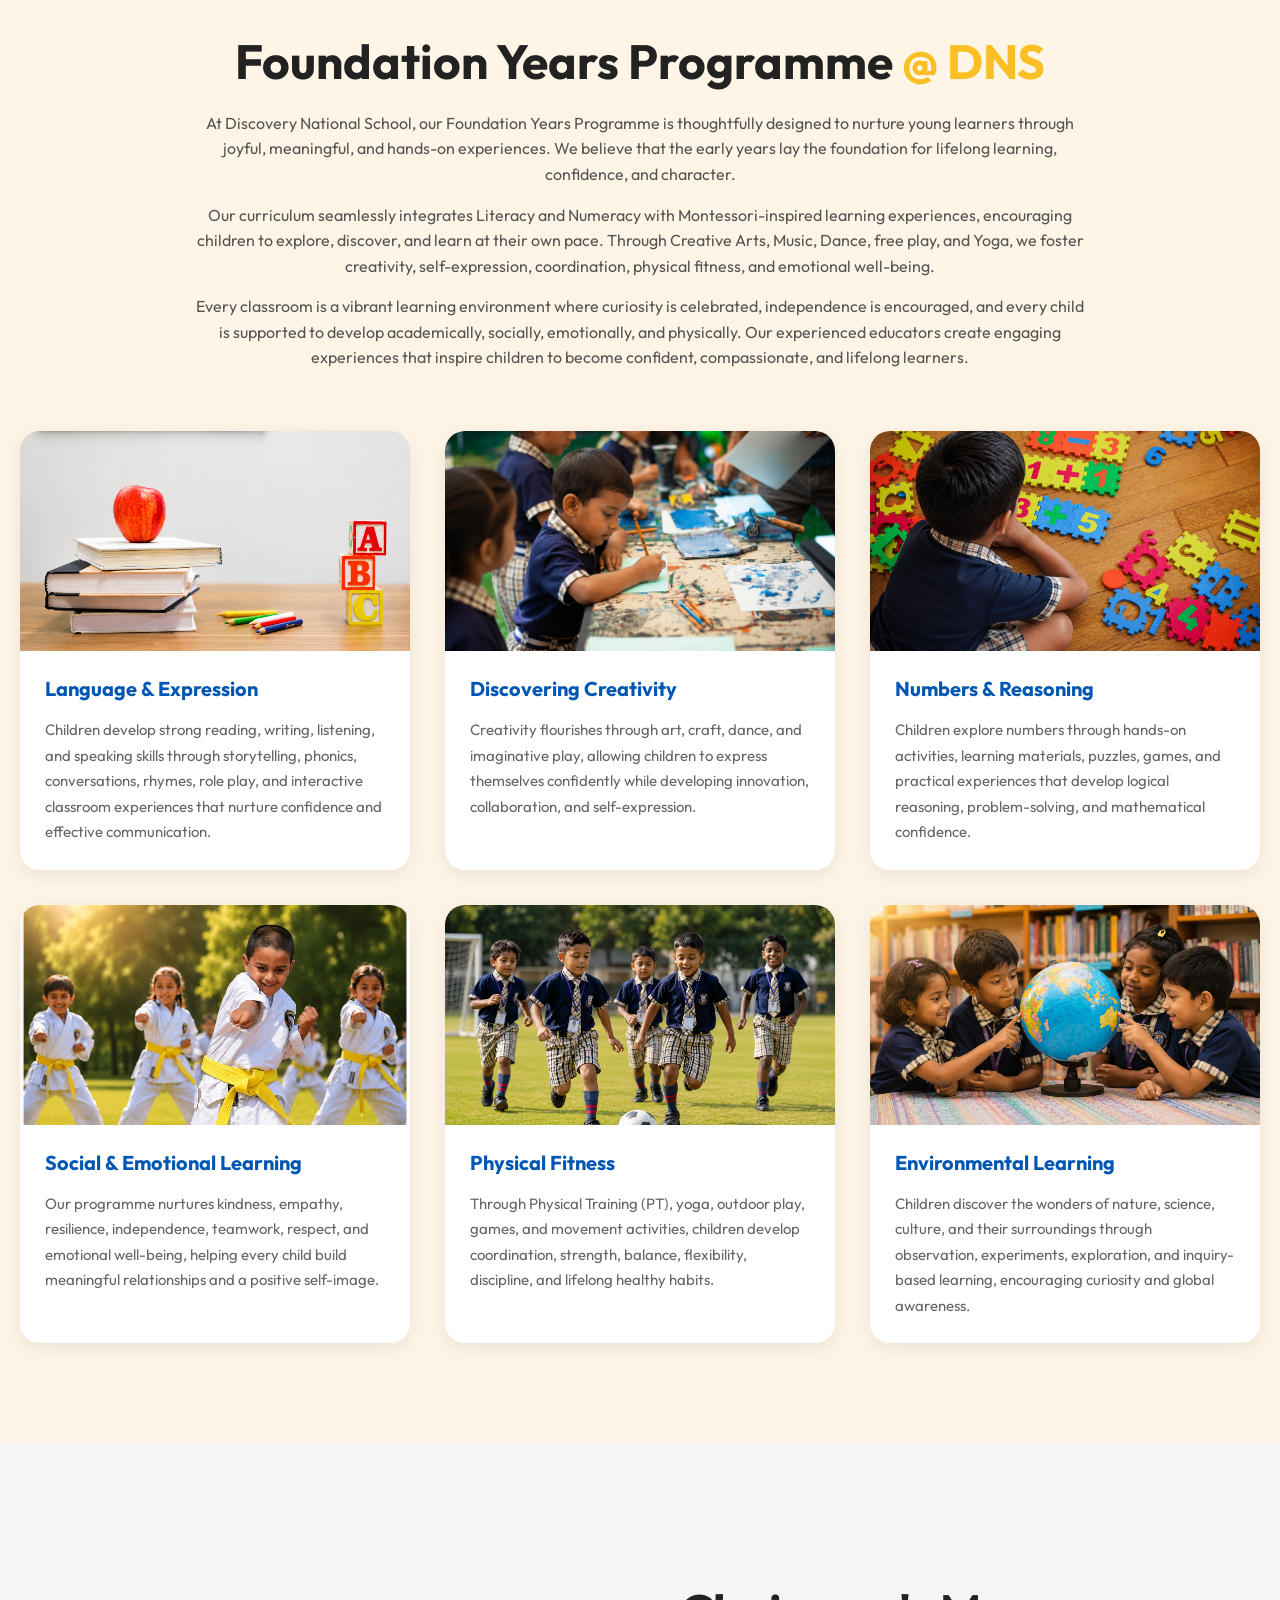
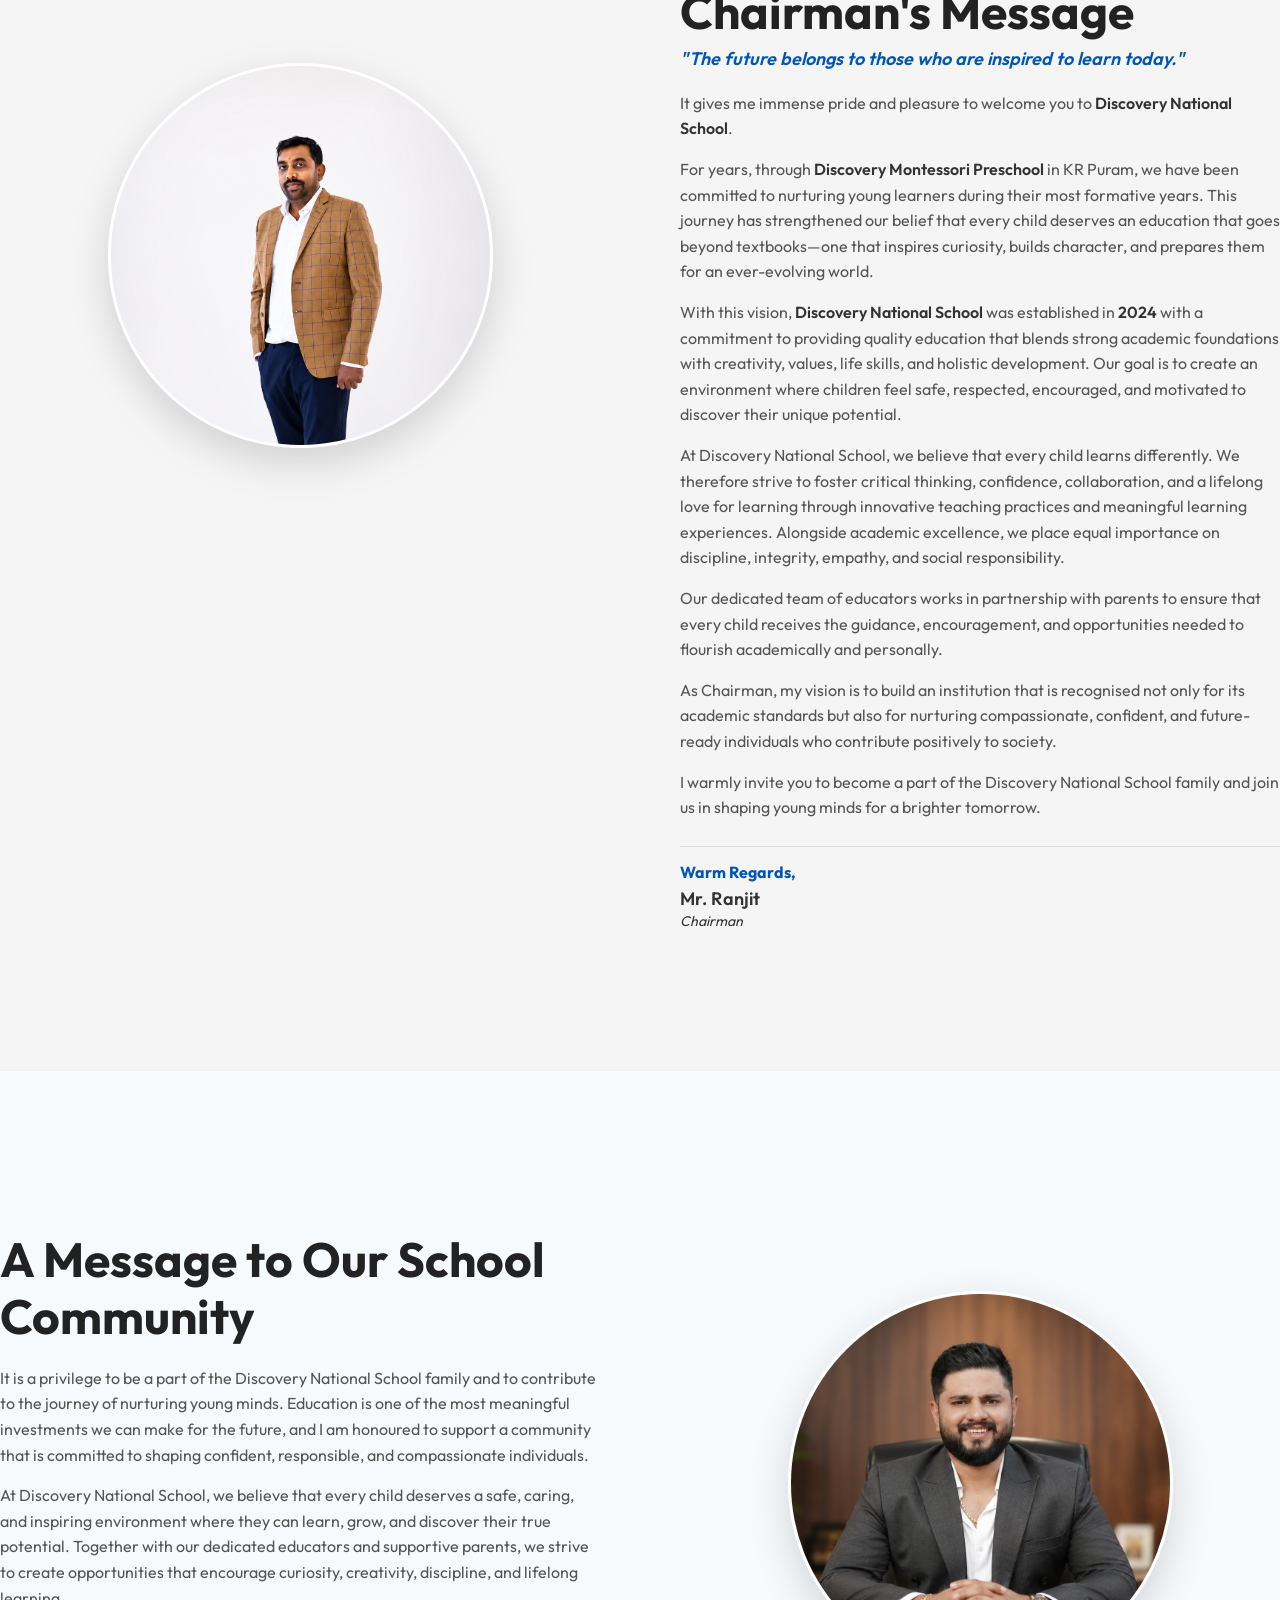
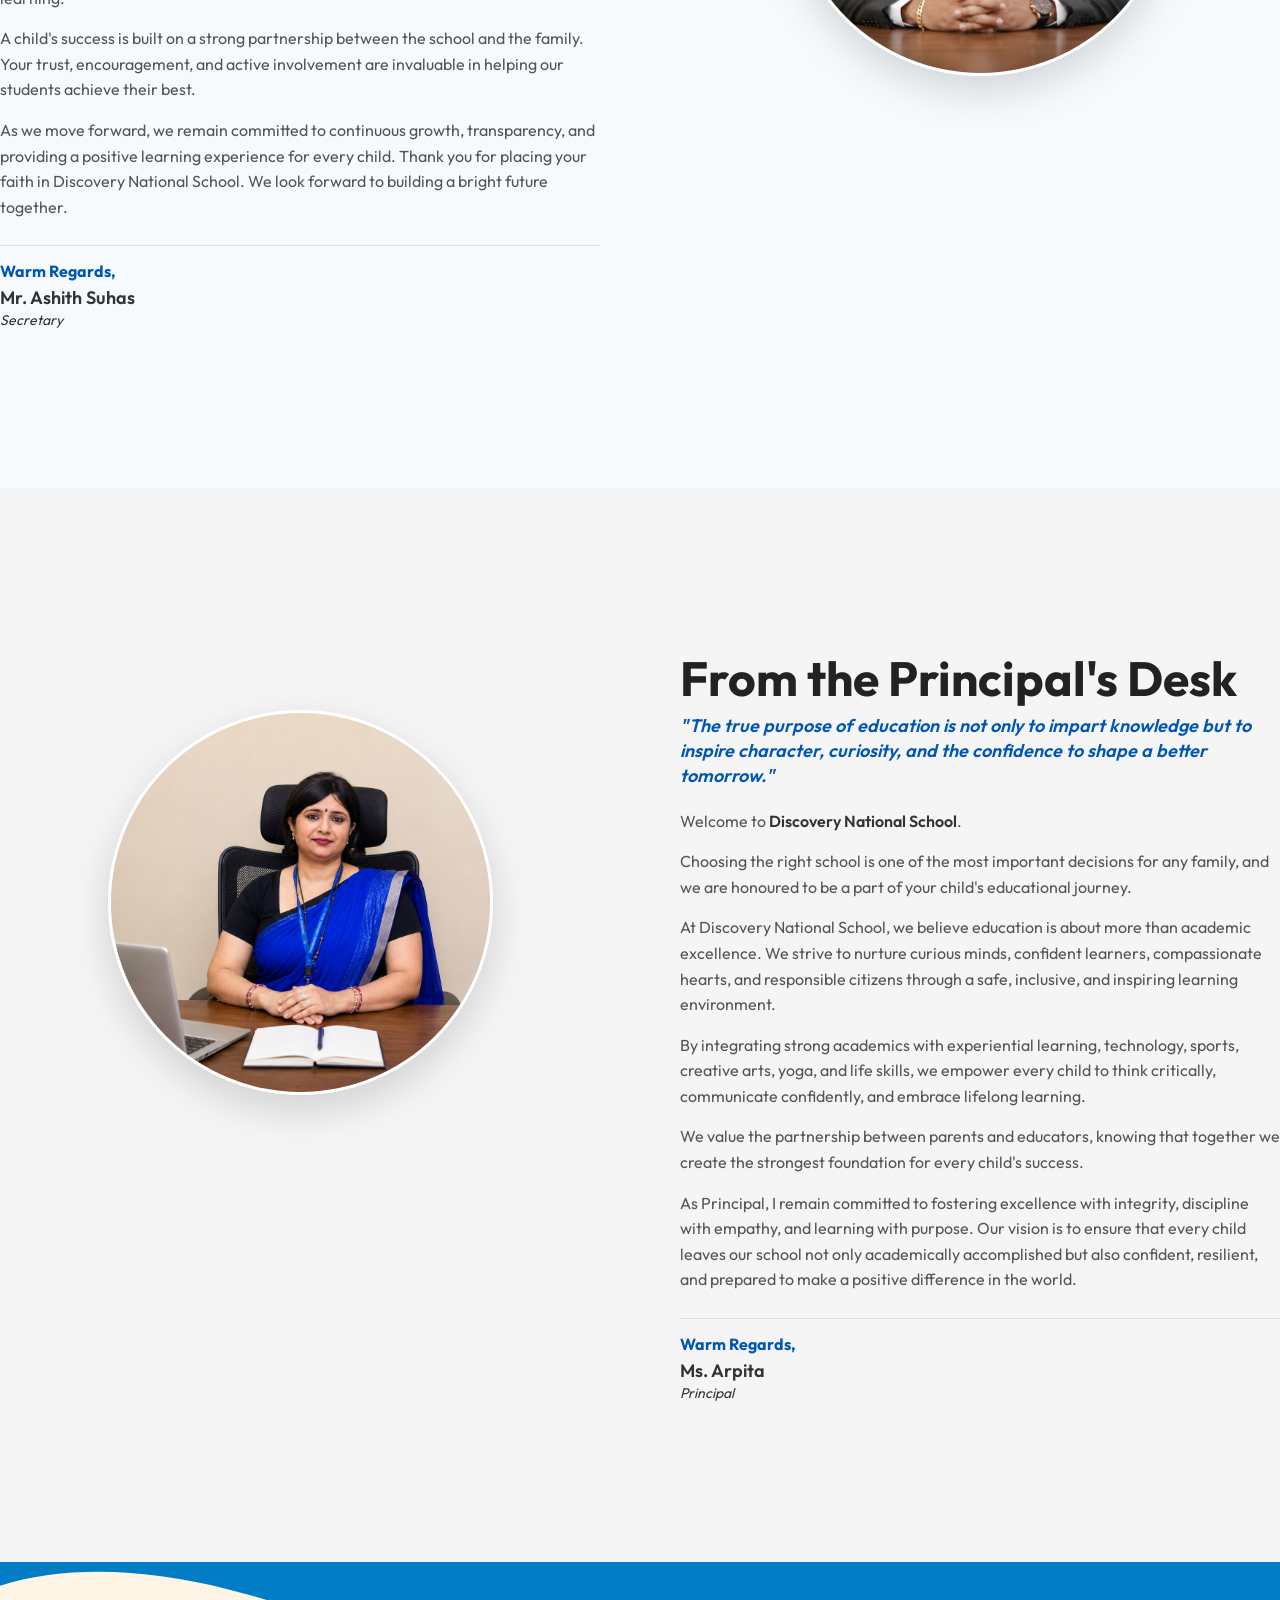
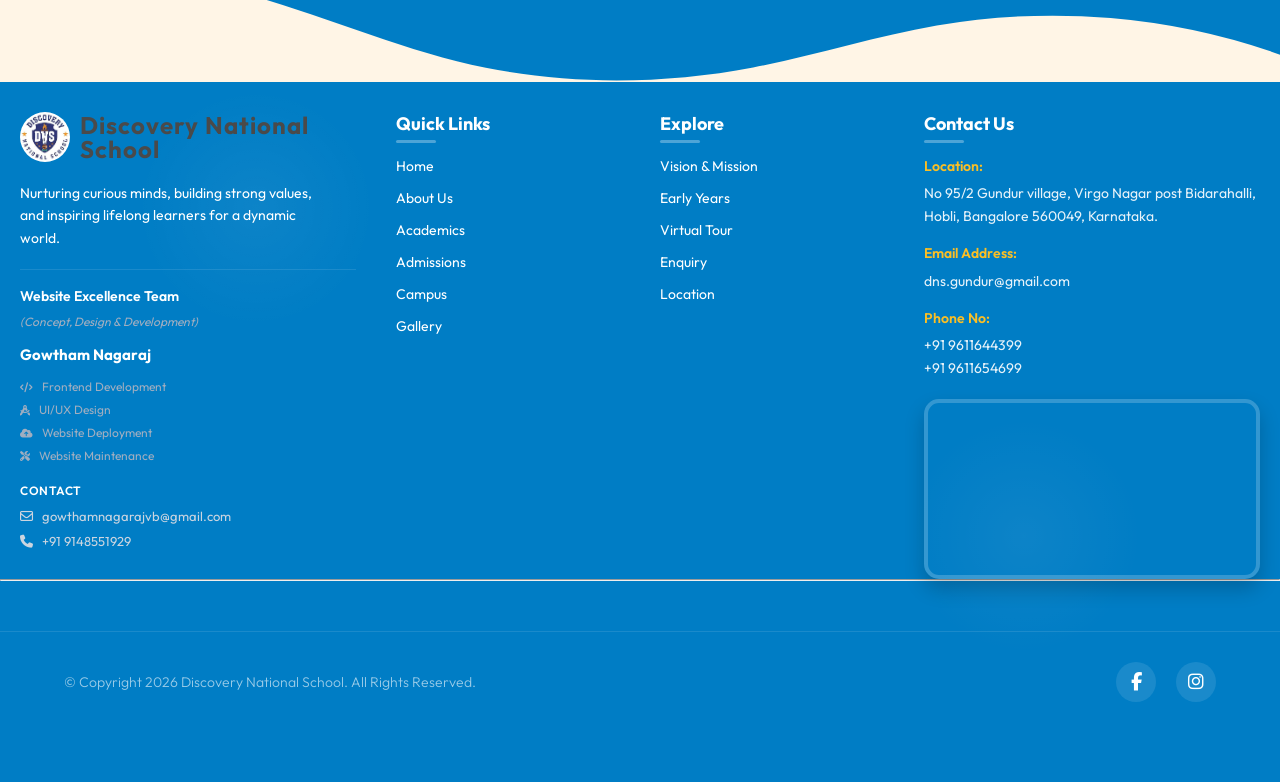
==== commit 07dbe3d7: "Reorder slideshow to H4 first, H1 second, and Hero3A third" ====
--- a/index.html
+++ b/index.html
@@ -55,9 +55,9 @@
     <section class="hero">
         <!-- Hero Slider Backgrounds -->
         <div class="hero-slider">
+            <div class="hero-slide" style="background-image: url('CampusImages/Home_H4.png');"></div>
             <div class="hero-slide" style="background-image: url('CampusImages/Home_H1.png');"></div>
             <div class="hero-slide" style="background-image: url('CampusImages/Hero3A.png');"></div>
-            <div class="hero-slide" style="background-image: url('CampusImages/Home_H4.png');"></div>
         </div>
         <div class="container hero-content-overlay">
             <div class="hero-left-overlay">
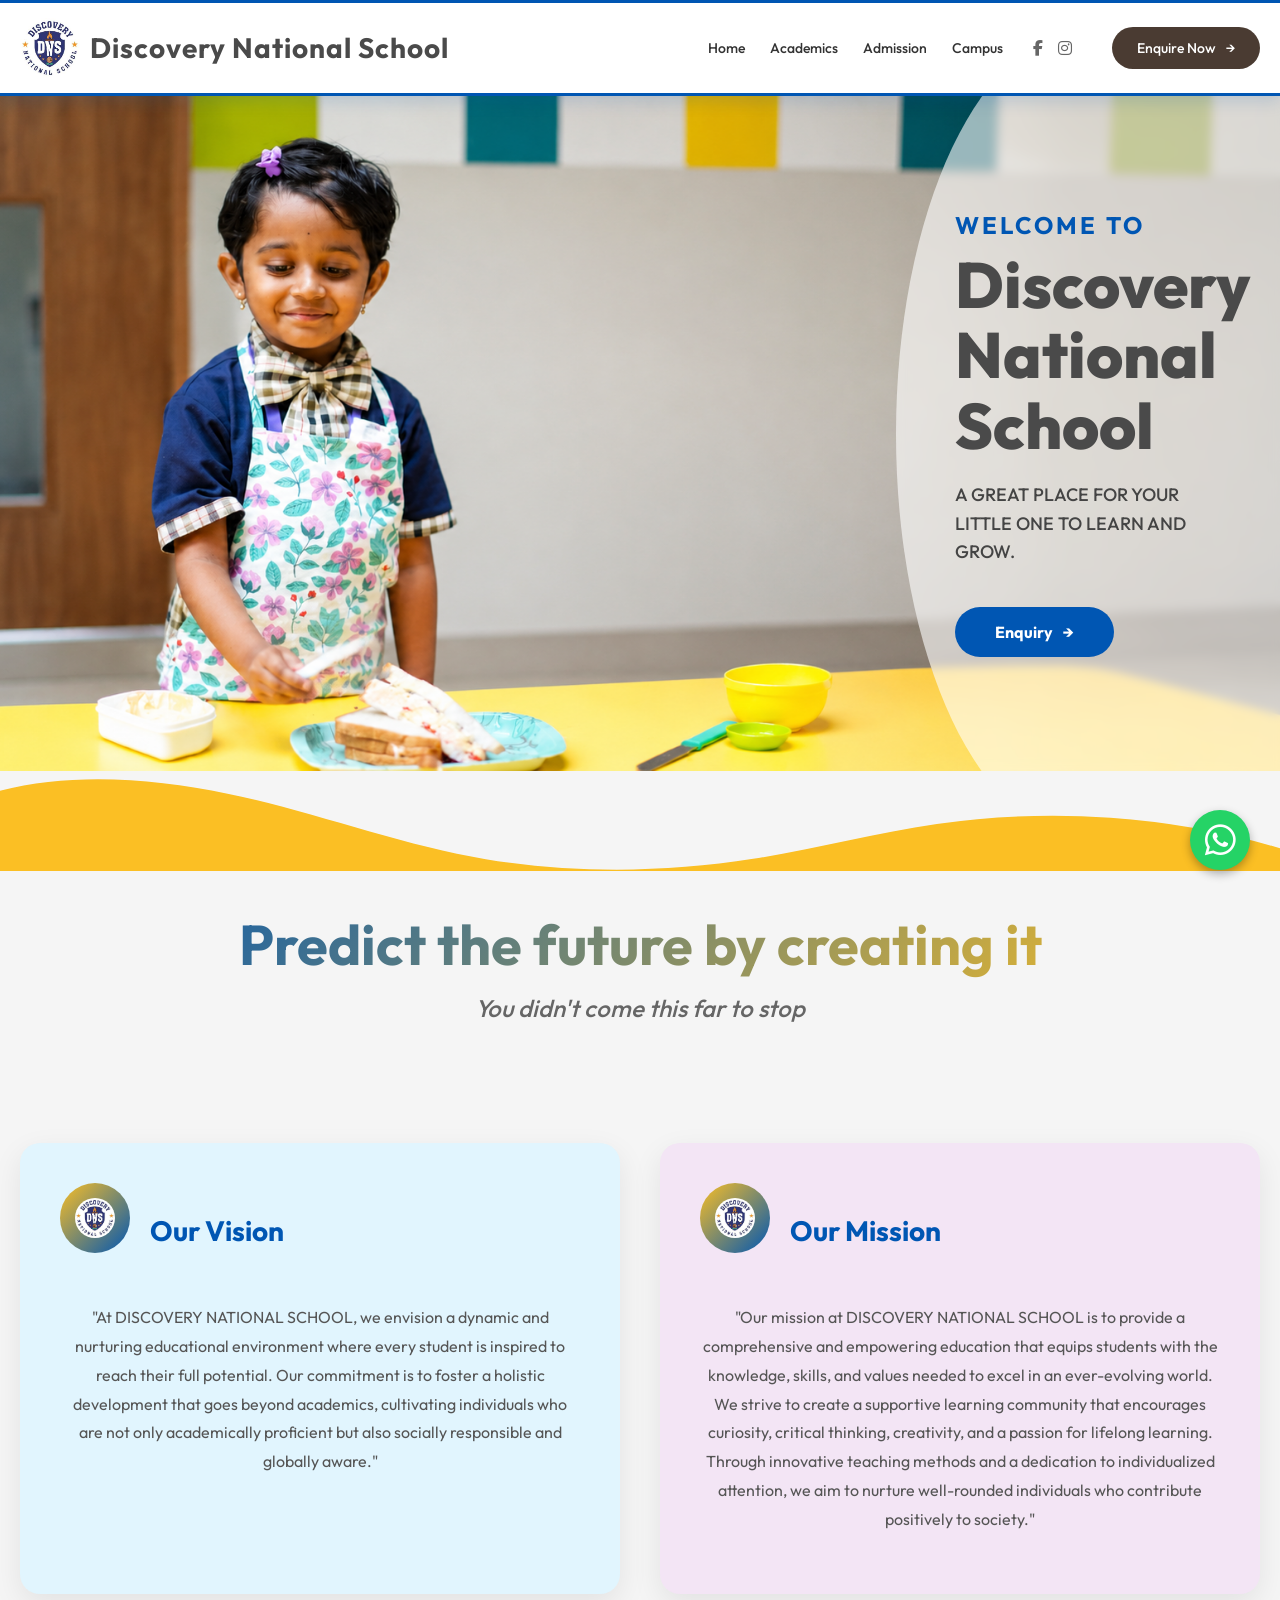
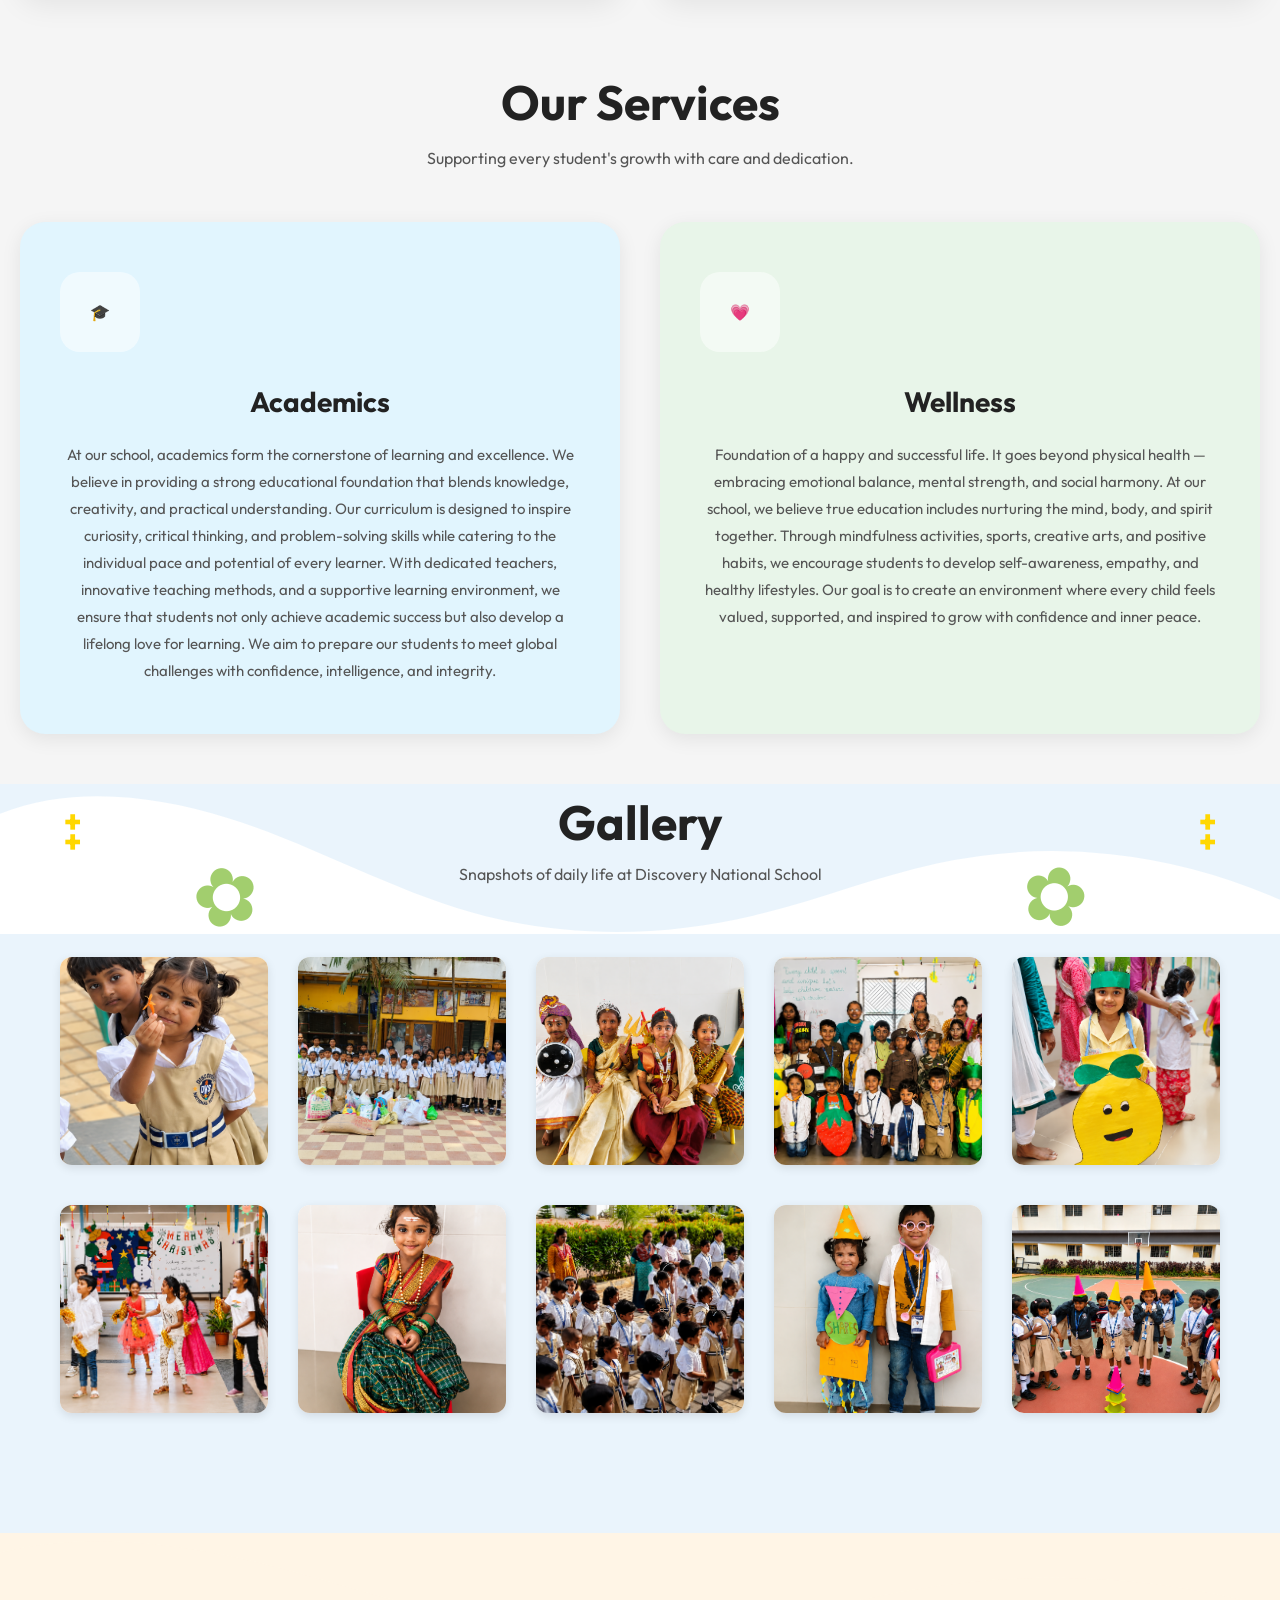
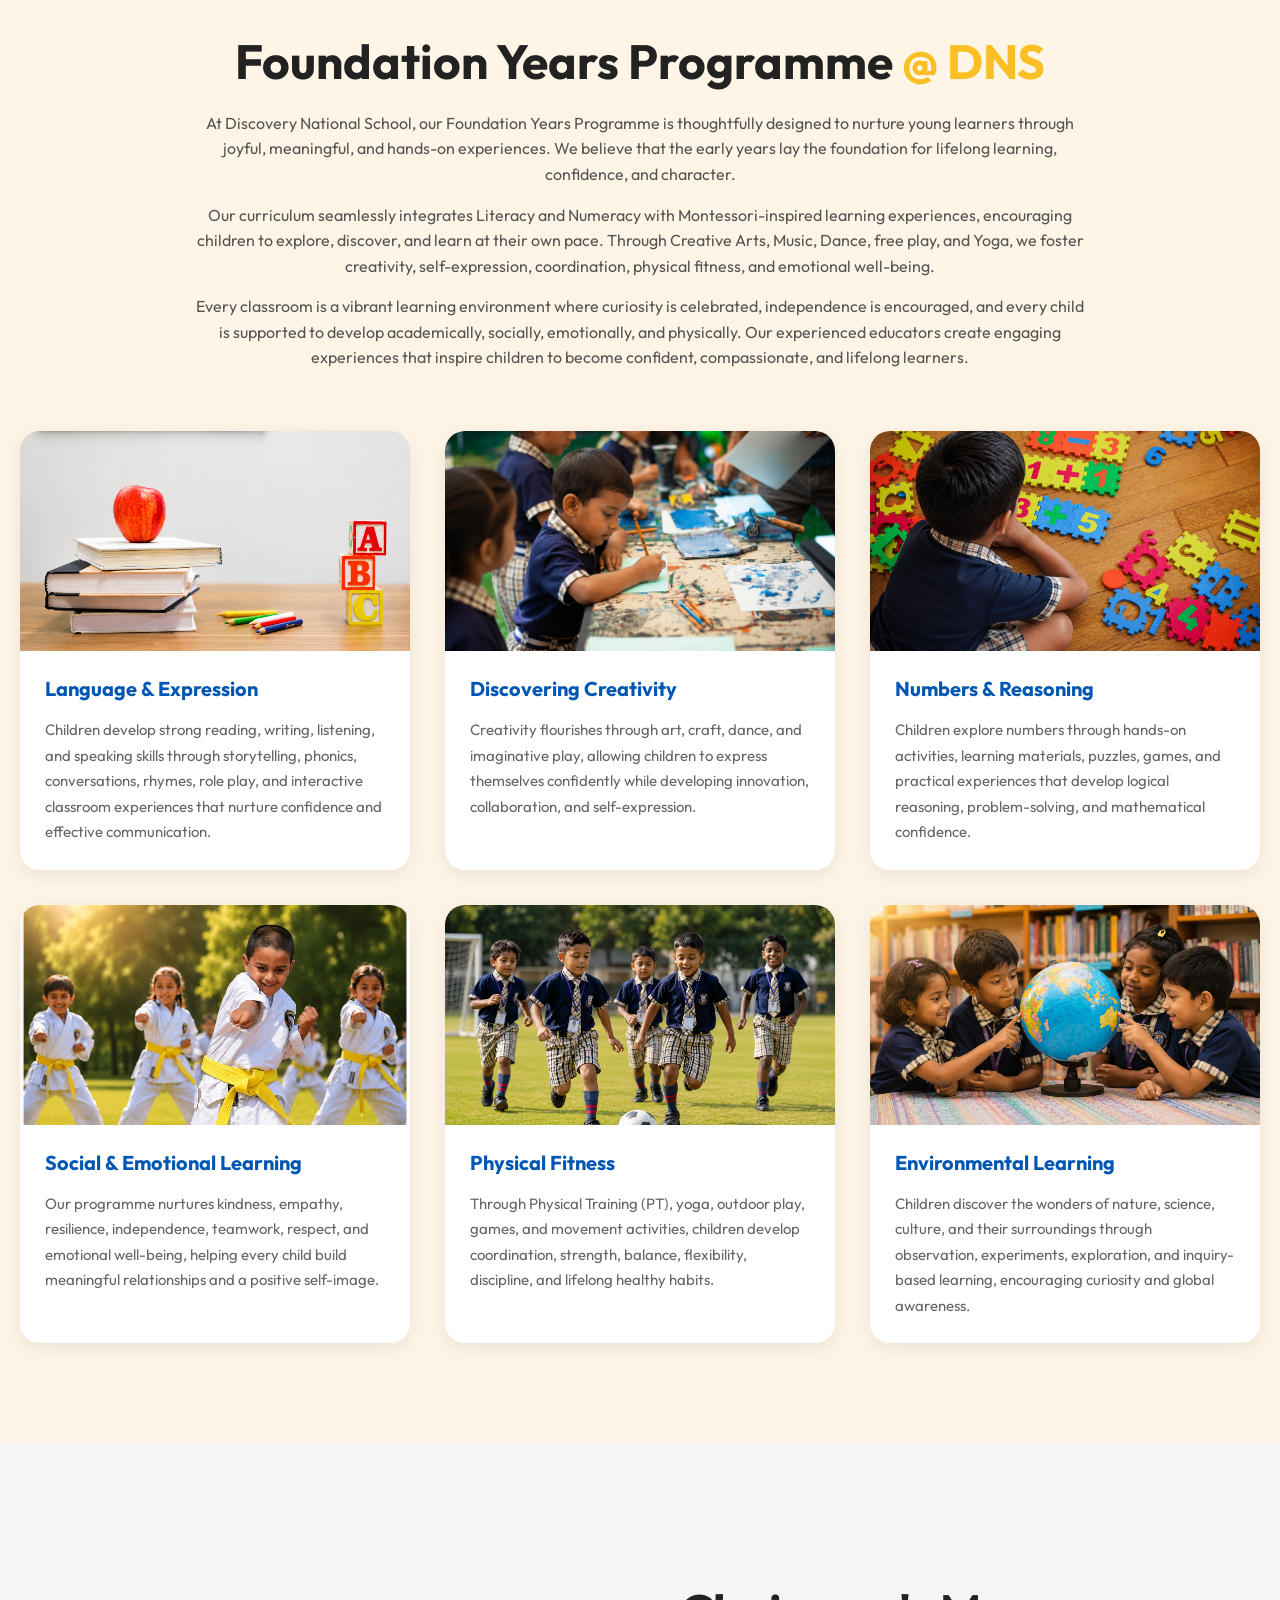
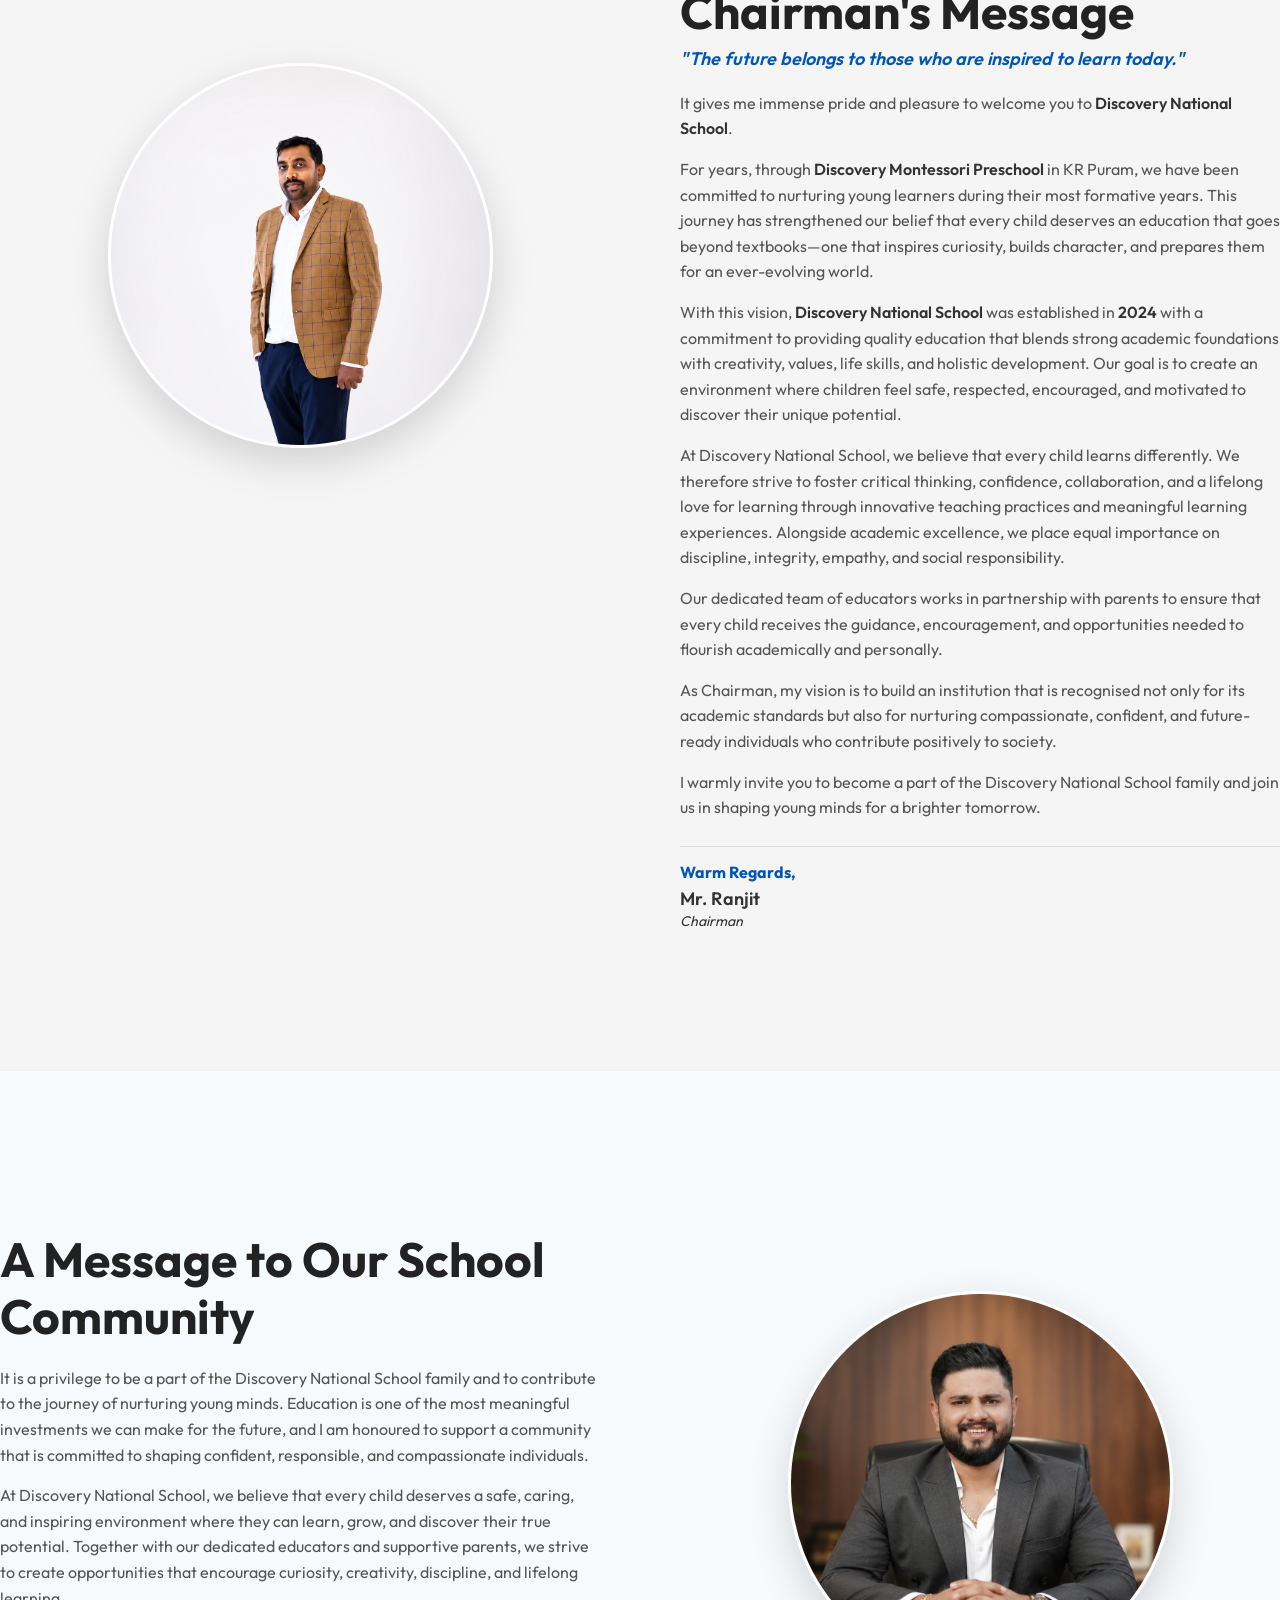
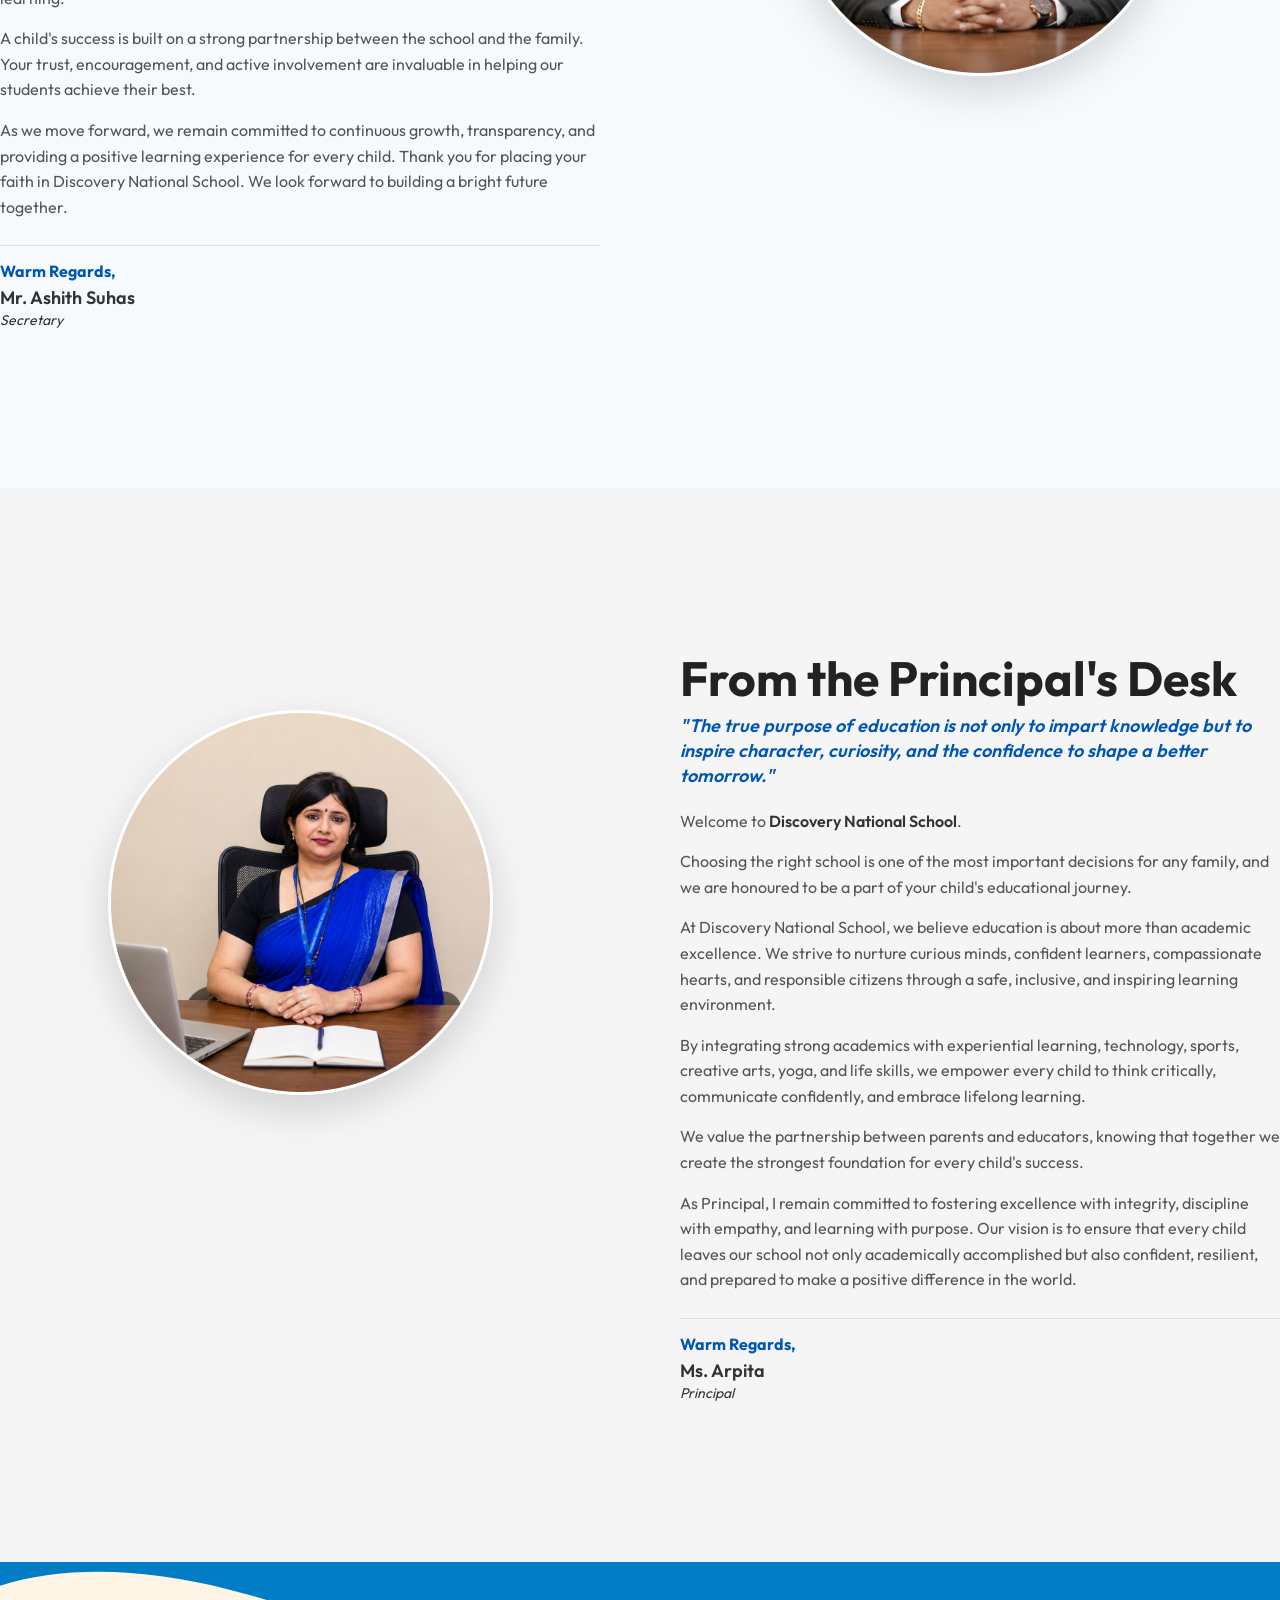
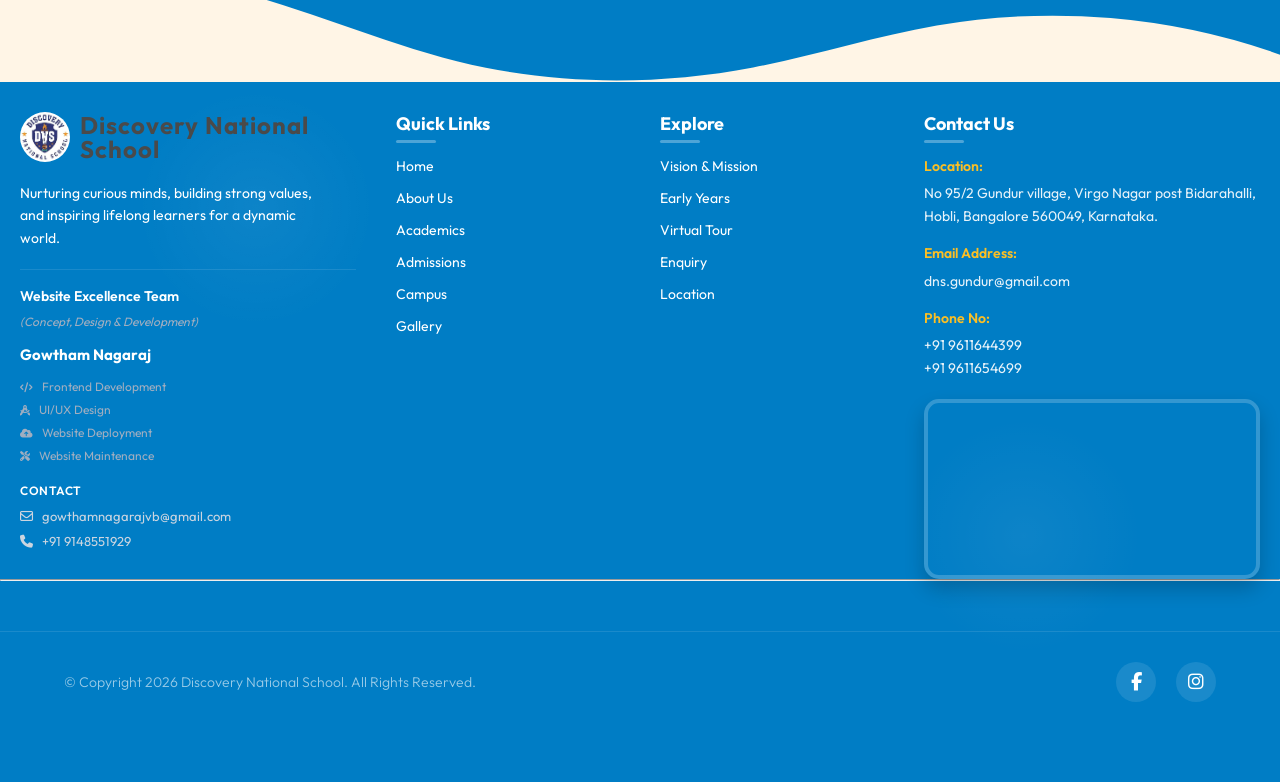
==== commit e15b58fa: "Fix mobile responsive alignment for header navigation and popup modal" ====
--- a/index.html
+++ b/index.html
@@ -34,6 +34,9 @@
                 </a>
             </div>
             <nav class="navbar">
+                <div class="menu-toggle" id="mobile-menu-toggle">
+                    <i class="fa-solid fa-bars"></i>
+                </div>
                 <ul class="nav-links">
                     <li><a href="index.html">Home</a></li>
                     <li><a href="academics.html">Academics</a></li>
--- a/style.css
+++ b/style.css
@@ -2120,4 +2120,113 @@
 
 .success-modal-btn:active {
     transform: translateY(0);
+}
+
+/* Mobile Navigation Toggle styling */
+.menu-toggle {
+    display: none;
+    font-size: 22px;
+    cursor: pointer;
+    color: var(--primary-color);
+    padding: 5px;
+    transition: color 0.3s;
+}
+
+.menu-toggle:hover {
+    color: var(--secondary-color);
+}
+
+@media (max-width: 768px) {
+    .menu-toggle {
+        display: block;
+        order: 3; /* Position after logo and enquire button */
+    }
+
+    .brand-name {
+        font-size: 18px !important;
+    }
+
+    .logo-img-placeholder img {
+        height: 40px !important;
+    }
+
+    .navbar {
+        gap: 10px;
+        width: auto;
+    }
+
+    .nav-links {
+        display: none;
+        flex-direction: column;
+        position: absolute;
+        top: 100%;
+        left: 0;
+        width: 100%;
+        background-color: #fff;
+        border-top: 2px solid #edf2f7;
+        border-bottom: 3px solid var(--primary-color);
+        box-shadow: 0 10px 15px rgba(0, 0, 0, 0.1);
+        padding: 15px 0;
+        gap: 5px;
+        margin: 0;
+        list-style: none;
+        z-index: 999;
+    }
+
+    .nav-links.active {
+        display: flex;
+    }
+
+    .nav-links li {
+        width: 100%;
+        text-align: center;
+    }
+
+    .nav-links li a {
+        display: block;
+        padding: 12px 0;
+        font-size: 15px;
+        width: 100%;
+        border-bottom: 1px solid #f7fafc;
+    }
+
+    .header-social-icons {
+        display: none !important;
+    }
+
+    .btn-enquiry {
+        padding: 8px 16px !important;
+        font-size: 11px !important;
+        order: 2;
+        margin: 0 10px 0 0 !important;
+    }
+}
+
+/* Responsive Popup Modal styling */
+@media (max-width: 600px) {
+    .popup-content {
+        margin: 15px;
+        max-width: calc(100% - 30px);
+    }
+
+    .popup-form-card {
+        padding: 25px 20px;
+    }
+
+    .close-popup {
+        top: 10px;
+        right: 10px;
+        width: 32px;
+        height: 32px;
+        font-size: 20px;
+        background: #fff;
+        color: #333;
+        border: 1px solid #ddd;
+    }
+}
+
+@media (max-width: 400px) {
+    .popup-form-card {
+        padding: 20px 15px;
+    }
 }
